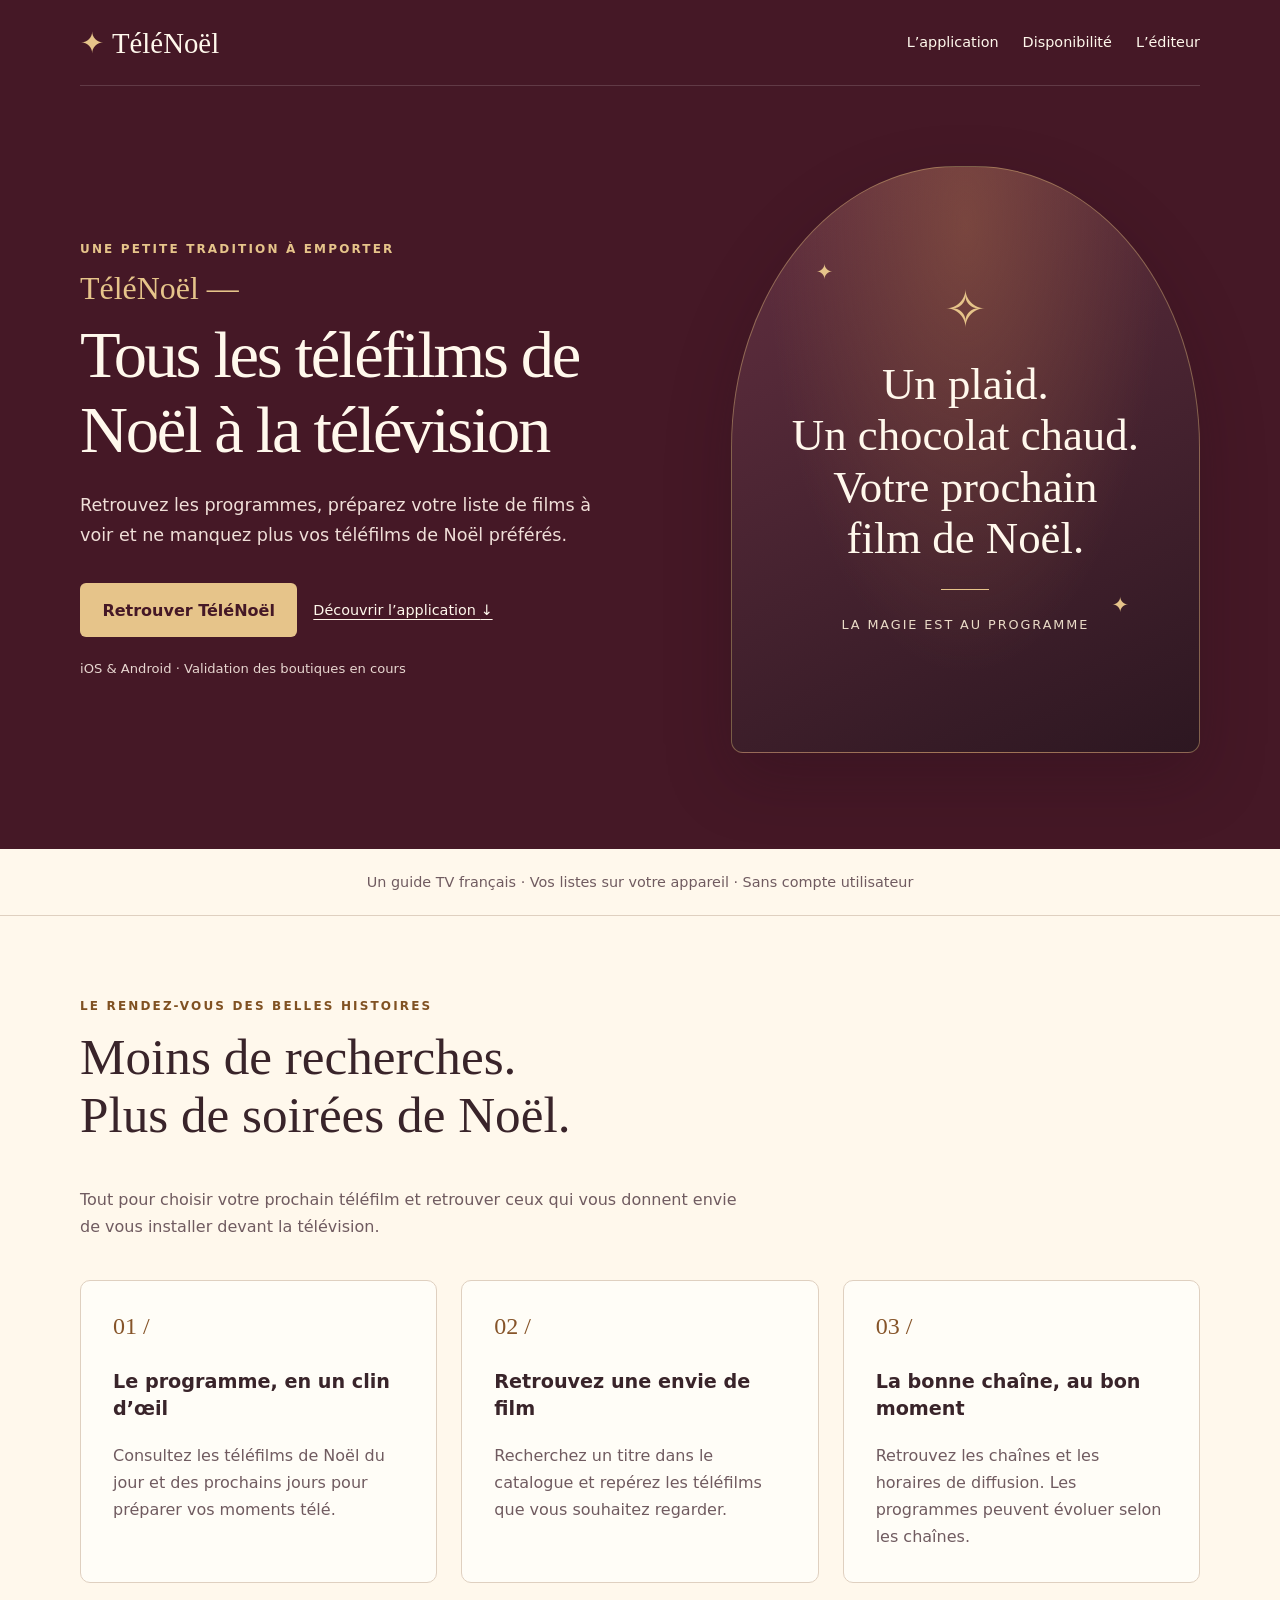
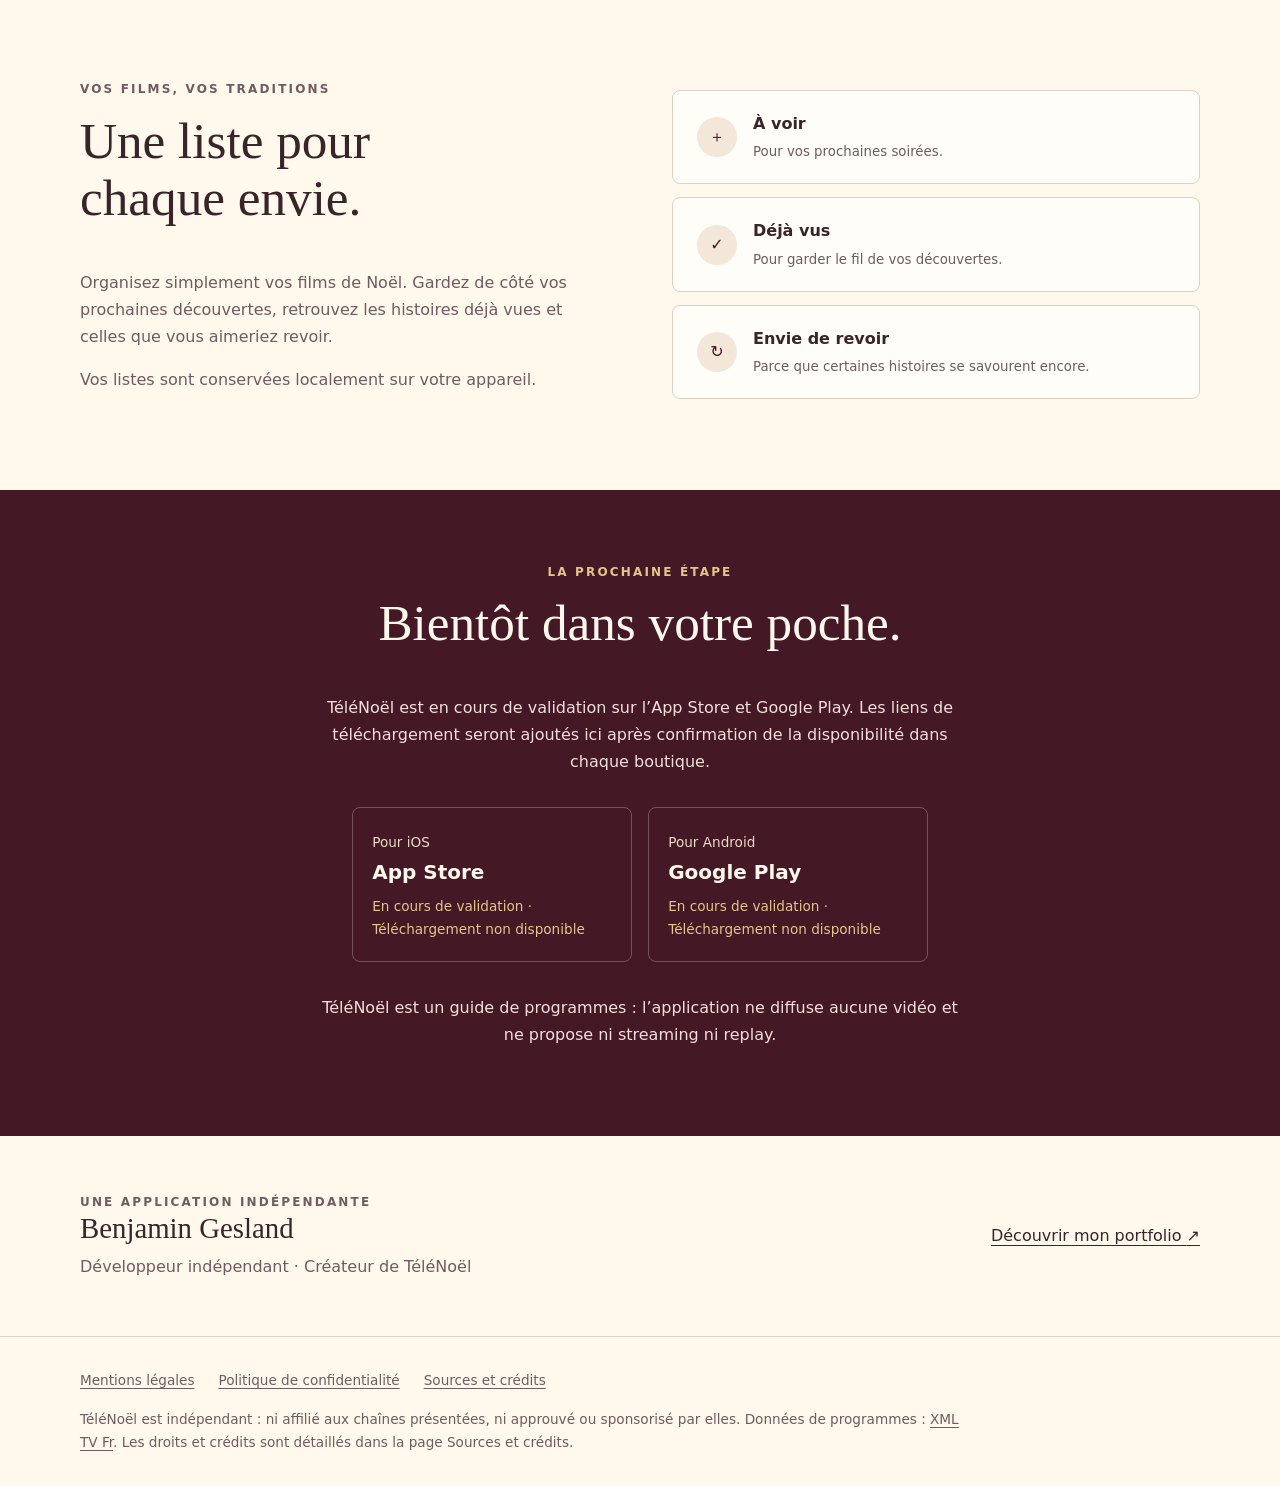
==== telenoel/index.html @ eccd05b5 "feat(telenoel): add official landing page and resolve directory 403" ====
<!doctype html>
<html lang="fr">
<head>
  <meta charset="utf-8">
  <meta name="viewport" content="width=device-width, initial-scale=1">
  <title>TéléNoël — Tous les téléfilms de Noël à la télévision</title>
  <meta name="description" content="Retrouvez les téléfilms de Noël à la télévision, leurs chaînes et horaires. Préparez vos listes À voir, Déjà vus et Envie de revoir avec TéléNoël.">
  <meta name="theme-color" content="#451826">
  <link rel="canonical" href="https://benjamingesland.dev/telenoel/">
  <link rel="icon" href="../favicon.svg" type="image/svg+xml">
  <meta property="og:type" content="website">
  <meta property="og:locale" content="fr_FR">
  <meta property="og:site_name" content="TéléNoël">
  <meta property="og:title" content="TéléNoël — Tous les téléfilms de Noël à la télévision">
  <meta property="og:description" content="Retrouvez les programmes, préparez votre liste de films à voir et ne manquez plus vos téléfilms de Noël préférés.">
  <meta property="og:url" content="https://benjamingesland.dev/telenoel/">
  <style>
    :root{color-scheme:light;--wine:#451826;--wine-light:#653043;--cream:#fff8ec;--gold:#e6c48a;--ink:#39242a;--muted:#705b60;--line:#dfd0c0}
    *{box-sizing:border-box}html{scroll-behavior:smooth;scroll-padding-top:2rem}body{margin:0;background:var(--cream);color:var(--ink);font:1rem/1.7 system-ui,-apple-system,BlinkMacSystemFont,"Segoe UI",sans-serif}a{color:inherit;text-underline-offset:.25em}a:hover{text-decoration-thickness:2px}a:focus-visible,button:focus-visible{outline:3px solid #b36b24;outline-offset:5px}p,h1,h2,h3,a,strong,small{overflow-wrap:anywhere}.hero>*,.features>*,.collections>*,.list-row>*,.publisher>*{min-width:0}h1,h2,h3,p{margin-top:0}h1,h2{font-family:Georgia,"Times New Roman",serif;font-weight:400;line-height:1.12}h2{font-size:clamp(2rem,4vw,3.3rem)}h3{font-size:1.2rem;line-height:1.4}.wrap{width:min(1120px,calc(100% - 3rem));margin-inline:auto}.skip{position:absolute;top:-10rem;left:1rem;padding:.8rem 1rem;background:var(--cream);color:var(--wine);z-index:10}.skip:focus{top:1rem}.masthead{background:var(--wine);color:var(--cream)}nav{display:flex;align-items:center;justify-content:space-between;gap:1.5rem;padding-block:1.6rem;border-bottom:1px solid #ffffff26}.brand{font:1.8rem Georgia,serif;text-decoration:none}.brand span{color:var(--gold);margin-right:.5rem}.nav-links{display:flex;gap:1.5rem;flex-wrap:wrap;font-size:.9rem}.nav-links a{text-decoration:none}.eyebrow{text-transform:uppercase;letter-spacing:.18em;font-size:.75rem;font-weight:700}.hero{display:grid;grid-template-columns:1.25fr 1fr;gap:4rem;align-items:center;padding-block:5rem 6rem}.hero .eyebrow{color:var(--gold)}h1{font-size:clamp(2.5rem,5.2vw,4.6rem);letter-spacing:-.035em;margin-bottom:1.5rem}h1 span{display:block;font-size:.48em;letter-spacing:0;color:var(--gold);margin-bottom:.7rem}.intro{max-width:34rem;color:#f0dfd8;font-size:1.1rem}.actions{display:flex;gap:1rem;flex-wrap:wrap;align-items:center;margin-top:2rem}.button{display:inline-block;padding:.85rem 1.4rem;border-radius:6px;background:var(--gold);color:var(--wine);font-weight:650;text-decoration:none}.text-link{font-size:.9rem}.hero-note{font-size:.82rem;color:#e7d6d0;margin:1.3rem 0 0}.winter{position:relative;aspect-ratio:4/5;border-radius:48% 48% 12px 12px;border:1px solid #d9b77870;background:radial-gradient(ellipse at 50% 10%,#99604380,transparent 60%),linear-gradient(155deg,#643041,#2d1721);display:flex;align-items:center;justify-content:center;text-align:center;overflow:hidden;padding:3rem 1.6rem;box-shadow:0 25px 65px #200a1840}.winter:before,.winter:after{content:"✦";position:absolute;color:var(--gold);font-size:1.3rem;animation:glow 4s ease-out both}.winter:before{top:15%;left:18%}.winter:after{right:15%;bottom:22%;animation-delay:-2s}.winter-inner{width:100%;position:relative}.winter-star{font-size:3.2rem;color:var(--gold);line-height:1}.winter-title{font:clamp(2rem,3.5vw,3rem)/1.15 Georgia,serif;margin:1.5rem 0}.winter-rule{width:3rem;border-top:1px solid var(--gold);margin:1.5rem auto}.winter-caption{font-size:.8rem;letter-spacing:.15em;text-transform:uppercase;color:#eadbc7}.ribbon{padding:1.3rem 0;border-bottom:1px solid var(--line);text-align:center;color:var(--muted);font-size:.9rem}.section{padding-block:5rem}.section-heading{max-width:42rem;margin-bottom:2.5rem}.section-heading .eyebrow{color:#805122}.section-heading p:last-child{color:var(--muted)}.features{display:grid;grid-template-columns:repeat(3,1fr);gap:1.5rem}.feature{padding:2rem;border:1px solid var(--line);border-radius:10px;background:#fffdf7}.number{display:block;color:#865429;font:1.5rem Georgia,serif;margin-bottom:1.8rem}.feature p{color:var(--muted);margin-bottom:0}.collections{display:grid;grid-template-columns:1fr 1fr;gap:4rem;align-items:center;padding-top:1rem}.collections p{color:var(--muted)}.list-stack{display:grid;gap:.8rem}.list-row{display:flex;align-items:center;gap:1rem;padding:1.2rem 1.5rem;border:1px solid var(--line);border-radius:8px;background:#fffdf7}.list-row span{display:grid;place-items:center;width:2.5rem;height:2.5rem;flex-shrink:0;border-radius:50%;color:var(--wine);background:#f3e7da}.list-row strong{display:block}.list-row small{color:var(--muted)}.availability{background:var(--wine);color:var(--cream);text-align:center;padding-block:4.5rem}.availability .eyebrow{color:var(--gold)}.availability>div>p{max-width:40rem;margin-inline:auto;color:#f0dfd8}.stores{display:grid;grid-template-columns:repeat(2,minmax(0,1fr));gap:1rem;max-width:36rem;margin:2rem auto}.store{padding:1.2rem;border:1px solid #ffffff40;border-radius:8px;text-align:left}.store strong{display:block;font-size:1.25rem}.store span{font-size:.85rem;color:#eadbc7}.store p{margin:.4rem 0 0;font-size:.85rem;color:var(--gold)}.publisher{display:flex;align-items:center;justify-content:space-between;gap:2rem;padding-block:3.5rem}.publisher h2{font-size:1.8rem;margin-bottom:.5rem}.publisher p{margin:0;color:var(--muted)}.publisher a{flex-shrink:0}footer{border-top:1px solid var(--line);padding-block:2rem;color:var(--muted);font-size:.85rem}.footer-links{display:flex;gap:1rem 1.5rem;flex-wrap:wrap;margin-bottom:1rem}footer p{max-width:55rem;margin-bottom:0}@keyframes glow{from{opacity:.4}to{opacity:1}}@media(prefers-reduced-motion:reduce){html{scroll-behavior:auto}*,*:before,*:after{animation:none!important}}@media(max-width:760px){.hero{grid-template-columns:1fr;gap:3rem;padding-block:3rem}.winter{width:min(100%,360px);margin-inline:auto;aspect-ratio:1/1}.features{grid-template-columns:1fr}.collections{grid-template-columns:1fr;gap:2rem}.section{padding-block:3rem}.publisher{align-items:flex-start;flex-direction:column}.nav-links{gap:.6rem 1rem}nav{align-items:flex-start;flex-wrap:wrap}.brand{font-size:1.5rem}.nav-links{justify-content:flex-start;font-size:.8rem}.stores{grid-template-columns:1fr}}@media print{.masthead,.availability{background:white;color:var(--ink)}.hero{display:block}.winter,.skip{display:none}.hero p,.hero .eyebrow,.availability>div>p,.store span,.store p{color:var(--ink)}.section{padding-block:1rem}}
  </style>
</head>
<body>
<a class="skip" href="#contenu">Aller au contenu</a>
<header class="masthead">
  <nav class="wrap" aria-label="Navigation principale">
    <a class="brand" href="./" aria-label="TéléNoël, accueil"><span aria-hidden="true">✦</span>TéléNoël</a>
    <div class="nav-links"><a href="#fonctionnalites">L’application</a><a href="#disponibilite">Disponibilité</a><a href="#editeur">L’éditeur</a></div>
  </nav>
</header>
<main id="contenu" tabindex="-1">
  <div class="masthead">
    <section class="hero wrap" aria-labelledby="titre">
      <div>
        <p class="eyebrow">Une petite tradition à emporter</p>
        <h1 id="titre"><span>TéléNoël —</span>Tous les téléfilms de Noël à la télévision</h1>
        <p class="intro">Retrouvez les programmes, préparez votre liste de films à voir et ne manquez plus vos téléfilms de Noël préférés.</p>
        <div class="actions"><a class="button" href="#disponibilite">Retrouver TéléNoël</a><a class="text-link" href="#fonctionnalites">Découvrir l’application <span aria-hidden="true">↓</span></a></div>
        <p class="hero-note">iOS &amp; Android · Validation des boutiques en cours</p>
      </div>
      <div class="winter" aria-hidden="true"><div class="winter-inner"><div class="winter-star">✧</div><div class="winter-title">Un plaid.<br>Un chocolat chaud.<br>Votre prochain<br>film de Noël.</div><div class="winter-rule"></div><div class="winter-caption">La magie est au programme</div></div></div>
    </section>
  </div>
  <div class="ribbon"><div class="wrap">Un guide TV français · Vos listes sur votre appareil · Sans compte utilisateur</div></div>
  <section class="section wrap" id="fonctionnalites" aria-labelledby="fonctionnalites-titre">
    <div class="section-heading"><p class="eyebrow">Le rendez-vous des belles histoires</p><h2 id="fonctionnalites-titre">Moins de recherches.<br>Plus de soirées de Noël.</h2><p>Tout pour choisir votre prochain téléfilm et retrouver ceux qui vous donnent envie de vous installer devant la télévision.</p></div>
    <div class="features">
      <article class="feature"><span class="number" aria-hidden="true">01 /</span><h3>Le programme, en un clin d’œil</h3><p>Consultez les téléfilms de Noël du jour et des prochains jours pour préparer vos moments télé.</p></article>
      <article class="feature"><span class="number" aria-hidden="true">02 /</span><h3>Retrouvez une envie de film</h3><p>Recherchez un titre dans le catalogue et repérez les téléfilms que vous souhaitez regarder.</p></article>
      <article class="feature"><span class="number" aria-hidden="true">03 /</span><h3>La bonne chaîne, au bon moment</h3><p>Retrouvez les chaînes et les horaires de diffusion. Les programmes peuvent évoluer selon les chaînes.</p></article>
    </div>
  </section>
  <section class="section wrap collections" aria-labelledby="listes-titre">
    <div><p class="eyebrow">Vos films, vos traditions</p><h2 id="listes-titre">Une liste pour<br>chaque envie.</h2><p>Organisez simplement vos films de Noël. Gardez de côté vos prochaines découvertes, retrouvez les histoires déjà vues et celles que vous aimeriez revoir.</p><p>Vos listes sont conservées localement sur votre appareil.</p></div>
    <div class="list-stack"><div class="list-row"><span aria-hidden="true">＋</span><div><strong>À voir</strong><small>Pour vos prochaines soirées.</small></div></div><div class="list-row"><span aria-hidden="true">✓</span><div><strong>Déjà vus</strong><small>Pour garder le fil de vos découvertes.</small></div></div><div class="list-row"><span aria-hidden="true">↻</span><div><strong>Envie de revoir</strong><small>Parce que certaines histoires se savourent encore.</small></div></div></div>
  </section>
  <section class="availability" id="disponibilite" aria-labelledby="disponibilite-titre"><div class="wrap">
    <p class="eyebrow">La prochaine étape</p><h2 id="disponibilite-titre">Bientôt dans votre poche.</h2>
    <p>TéléNoël est en cours de validation sur l’App Store et Google Play. Les liens de téléchargement seront ajoutés ici après confirmation de la disponibilité dans chaque boutique.</p>
    <!-- Disponibilité : remplacer chaque emplacement par un lien uniquement après vérification de l’URL officielle et de la publication dans la boutique concernée. -->
    <div class="stores"><div class="store" id="app-store"><span>Pour iOS</span><strong>App Store</strong><p>En cours de validation · Téléchargement non disponible</p></div><div class="store" id="google-play"><span>Pour Android</span><strong>Google Play</strong><p>En cours de validation · Téléchargement non disponible</p></div></div>
    <p>TéléNoël est un guide de programmes : l’application ne diffuse aucune vidéo et ne propose ni streaming ni replay.</p>
  </div></section>
  <section class="publisher wrap" id="editeur" aria-labelledby="editeur-titre"><div><p class="eyebrow">Une application indépendante</p><h2 id="editeur-titre">Benjamin Gesland</h2><p>Développeur indépendant · Créateur de TéléNoël</p></div><a href="../index.html">Découvrir mon portfolio <span aria-hidden="true">↗</span></a></section>
</main>
<footer><div class="wrap"><div class="footer-links" role="navigation" aria-label="Informations légales"><a href="mentions-legales/index.html">Mentions légales</a><a href="confidentialite/index.html">Politique de confidentialité</a><a href="sources/index.html">Sources et crédits</a></div><p>TéléNoël est indépendant : ni affilié aux chaînes présentées, ni approuvé ou sponsorisé par elles. Données de programmes : <a href="https://xmltvfr.fr/">XML TV Fr</a>. Les droits et crédits sont détaillés dans la page Sources et crédits.</p></div></footer>
</body>
</html>
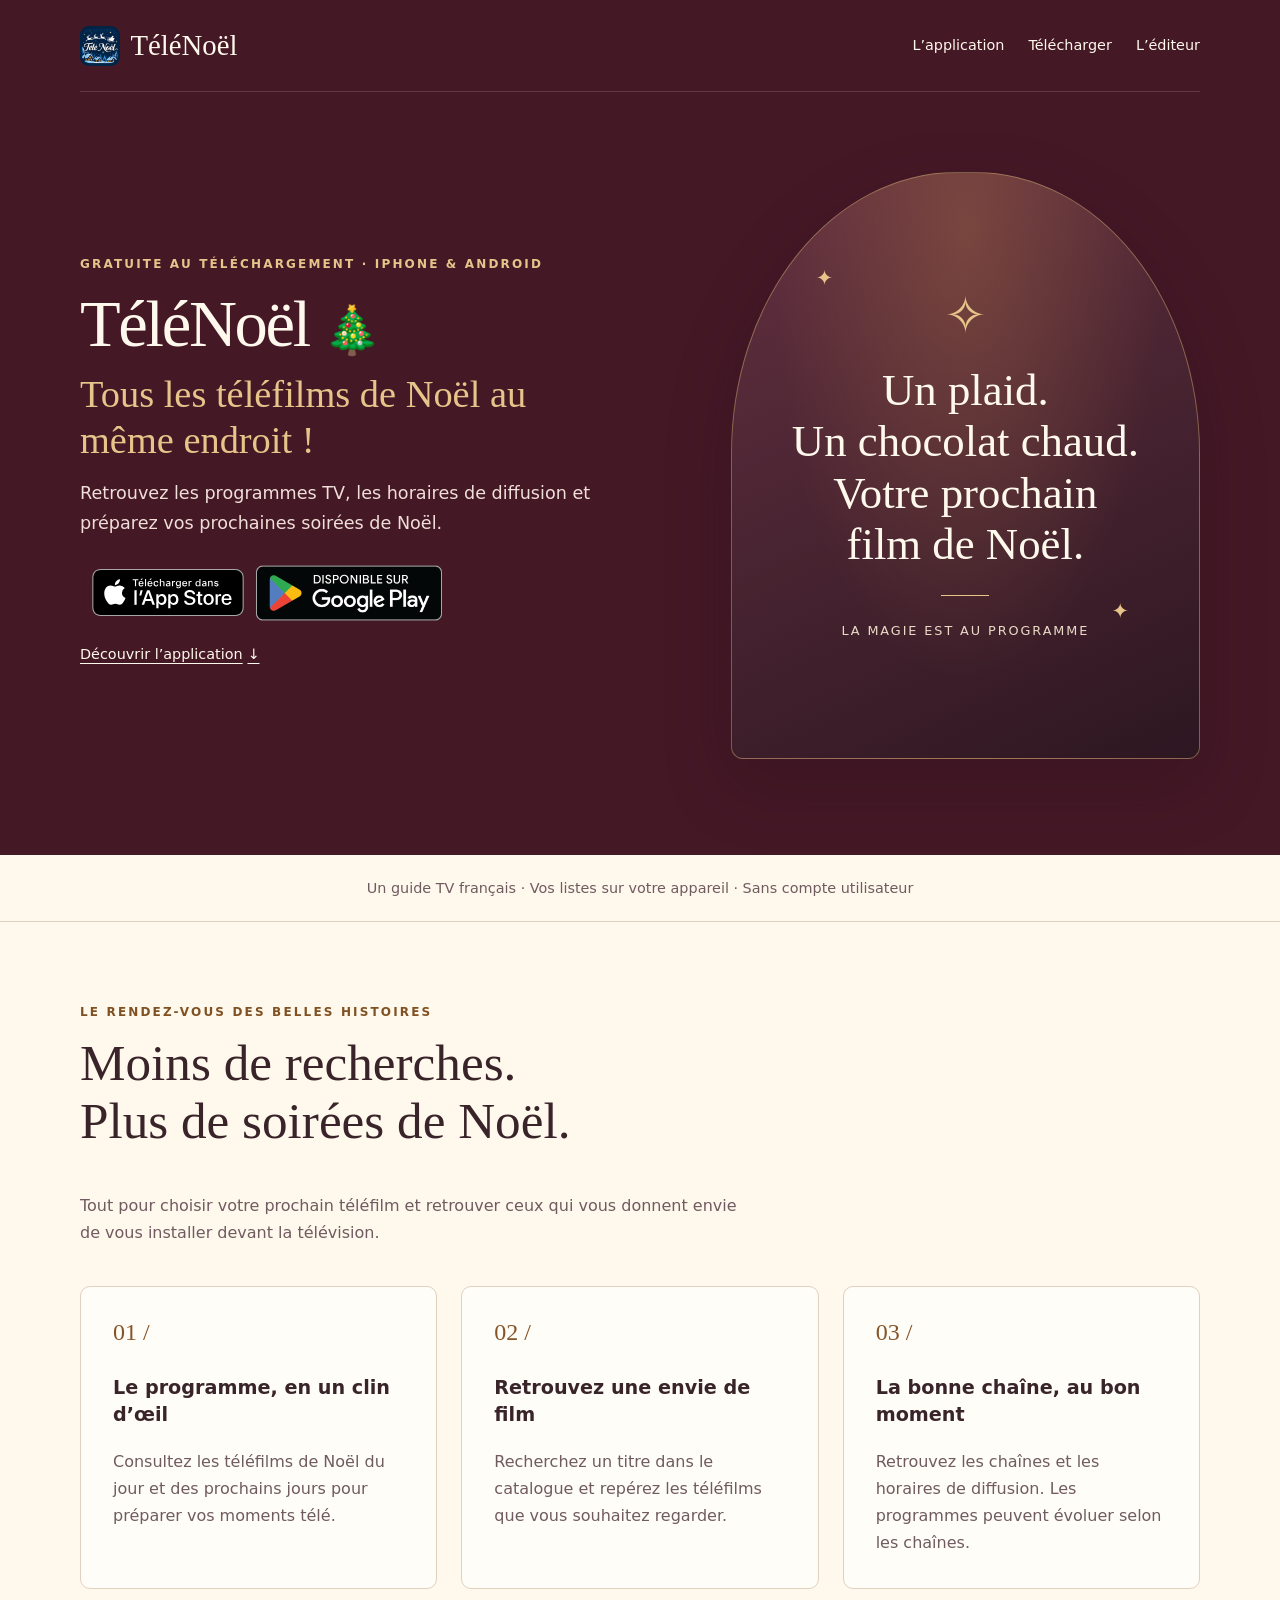
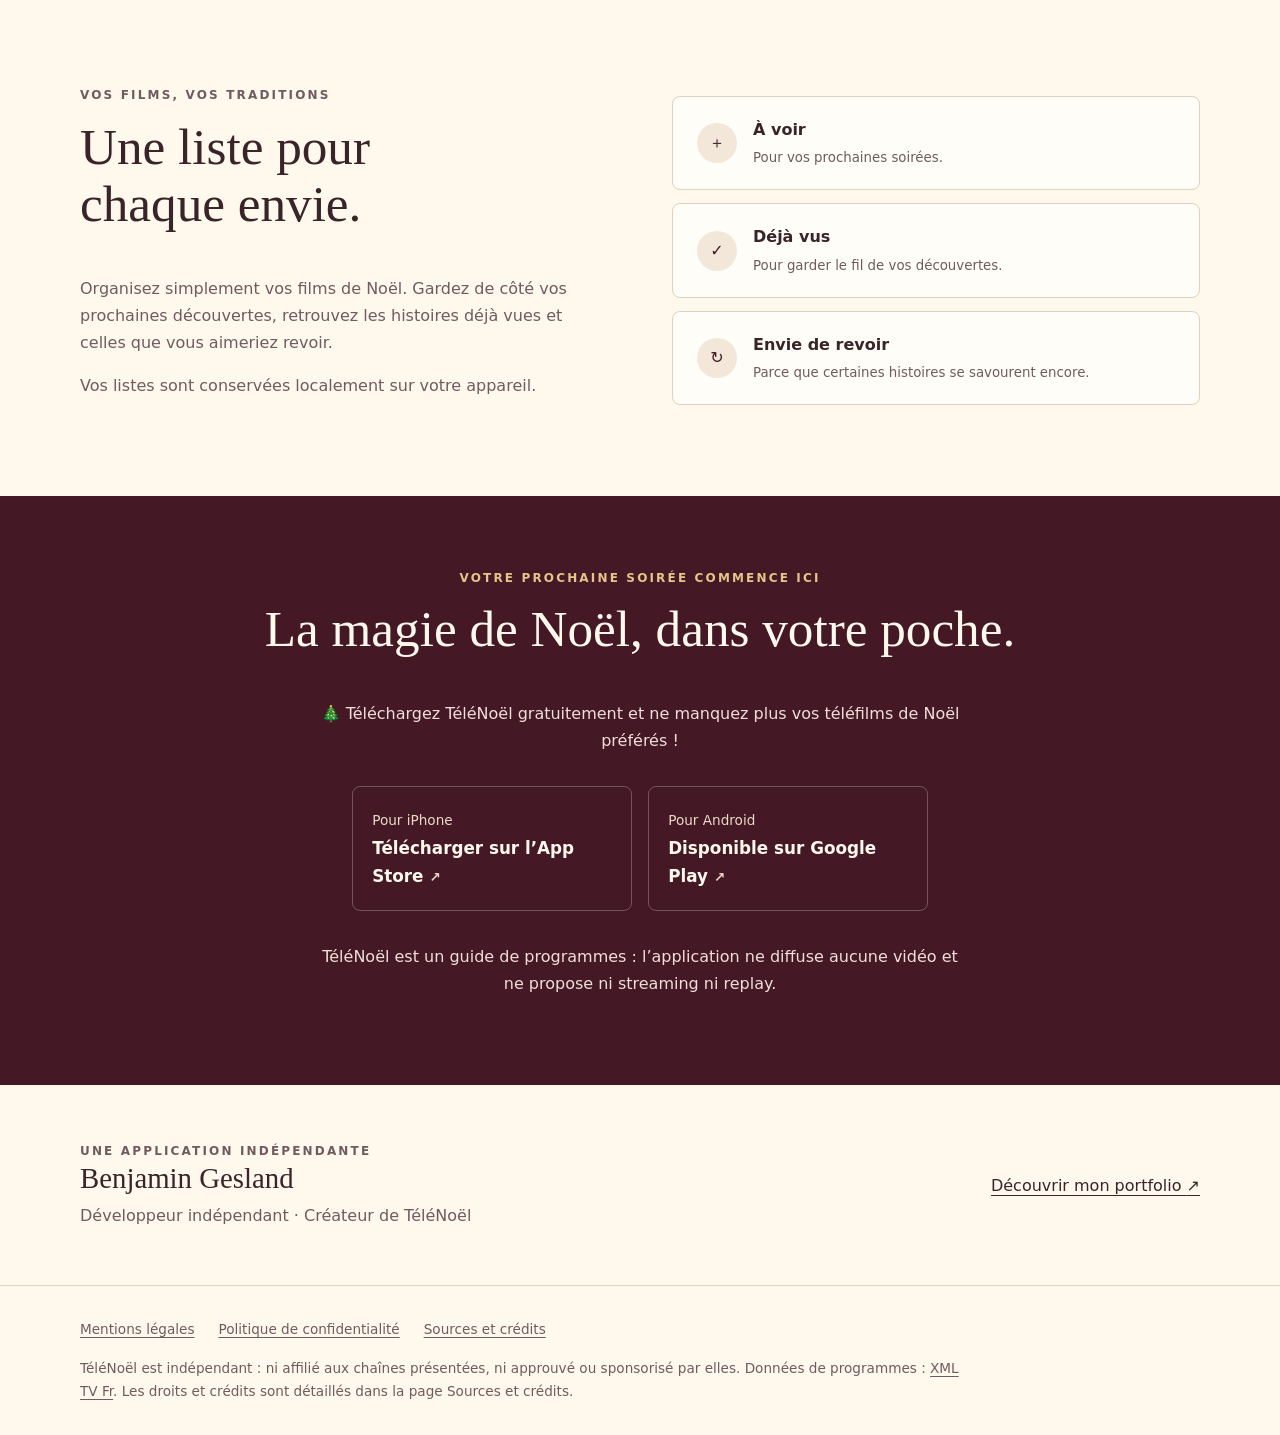
==== commit fd1d1687: "ajout liens app store et play store" ====
--- a/telenoel/index.html
+++ b/telenoel/index.html
@@ -3,39 +3,94 @@
 <head>
   <meta charset="utf-8">
   <meta name="viewport" content="width=device-width, initial-scale=1">
-  <title>TéléNoël — Tous les téléfilms de Noël à la télévision</title>
-  <meta name="description" content="Retrouvez les téléfilms de Noël à la télévision, leurs chaînes et horaires. Préparez vos listes À voir, Déjà vus et Envie de revoir avec TéléNoël.">
+  <title>TéléNoël — Téléfilms de Noël · Application iPhone et Android</title>
+  <meta name="description" content="TéléNoël : retrouvez les programmes TV des téléfilms de Noël, les chaînes et horaires de diffusion. Application gratuite sur iPhone et Android.">
   <meta name="theme-color" content="#451826">
   <link rel="canonical" href="https://benjamingesland.dev/telenoel/">
   <link rel="icon" href="../favicon.svg" type="image/svg+xml">
   <meta property="og:type" content="website">
   <meta property="og:locale" content="fr_FR">
   <meta property="og:site_name" content="TéléNoël">
-  <meta property="og:title" content="TéléNoël — Tous les téléfilms de Noël à la télévision">
-  <meta property="og:description" content="Retrouvez les programmes, préparez votre liste de films à voir et ne manquez plus vos téléfilms de Noël préférés.">
+  <meta property="og:title" content="TéléNoël — Téléfilms de Noël · Application iPhone et Android">
+  <meta property="og:description" content="TéléNoël : retrouvez les programmes TV des téléfilms de Noël, les chaînes et horaires de diffusion. Application gratuite sur iPhone et Android.">
   <meta property="og:url" content="https://benjamingesland.dev/telenoel/">
+  <meta property="og:image" content="https://benjamingesland.dev/images/app-icon.png">
+  <meta property="og:image:width" content="1024">
+  <meta property="og:image:height" content="1024">
+  <meta property="og:image:type" content="image/png">
+  <meta property="og:image:alt" content="Logo TéléNoël : le traîneau du Père Noël au-dessus d’un village enneigé">
+  <meta name="twitter:card" content="summary">
+  <meta name="twitter:title" content="TéléNoël — Téléfilms de Noël · Application iPhone et Android">
+  <meta name="twitter:description" content="TéléNoël : retrouvez les programmes TV des téléfilms de Noël, les chaînes et horaires de diffusion. Application gratuite sur iPhone et Android.">
+  <meta name="twitter:image" content="https://benjamingesland.dev/images/app-icon.png">
+  <meta name="twitter:image:alt" content="Logo officiel TéléNoël">
+  <script type="application/ld+json">
+{
+  "@context": "https://schema.org",
+  "@type": "SoftwareApplication",
+  "name": "TéléNoël",
+  "description": "TéléNoël : retrouvez les programmes TV des téléfilms de Noël, les chaînes et horaires de diffusion. Application gratuite sur iPhone et Android.",
+  "url": "https://benjamingesland.dev/telenoel/",
+  "image": "https://benjamingesland.dev/images/app-icon.png",
+  "operatingSystem": "iOS, Android",
+  "applicationCategory": "EntertainmentApplication",
+  "inLanguage": "fr",
+  "offers": {
+    "@type": "Offer",
+    "price": "0",
+    "priceCurrency": "EUR"
+  },
+  "installUrl": [
+    "https://apps.apple.com/fr/app/t%C3%A9l%C3%A9no%C3%ABl/id6822736427",
+    "https://play.google.com/store/apps/details?id=com.gesland.telenoel"
+  ]
+}
+  </script>
   <style>
     :root{color-scheme:light;--wine:#451826;--wine-light:#653043;--cream:#fff8ec;--gold:#e6c48a;--ink:#39242a;--muted:#705b60;--line:#dfd0c0}
     *{box-sizing:border-box}html{scroll-behavior:smooth;scroll-padding-top:2rem}body{margin:0;background:var(--cream);color:var(--ink);font:1rem/1.7 system-ui,-apple-system,BlinkMacSystemFont,"Segoe UI",sans-serif}a{color:inherit;text-underline-offset:.25em}a:hover{text-decoration-thickness:2px}a:focus-visible,button:focus-visible{outline:3px solid #b36b24;outline-offset:5px}p,h1,h2,h3,a,strong,small{overflow-wrap:anywhere}.hero>*,.features>*,.collections>*,.list-row>*,.publisher>*{min-width:0}h1,h2,h3,p{margin-top:0}h1,h2{font-family:Georgia,"Times New Roman",serif;font-weight:400;line-height:1.12}h2{font-size:clamp(2rem,4vw,3.3rem)}h3{font-size:1.2rem;line-height:1.4}.wrap{width:min(1120px,calc(100% - 3rem));margin-inline:auto}.skip{position:absolute;top:-10rem;left:1rem;padding:.8rem 1rem;background:var(--cream);color:var(--wine);z-index:10}.skip:focus{top:1rem}.masthead{background:var(--wine);color:var(--cream)}nav{display:flex;align-items:center;justify-content:space-between;gap:1.5rem;padding-block:1.6rem;border-bottom:1px solid #ffffff26}.brand{font:1.8rem Georgia,serif;text-decoration:none}.brand span{color:var(--gold);margin-right:.5rem}.nav-links{display:flex;gap:1.5rem;flex-wrap:wrap;font-size:.9rem}.nav-links a{text-decoration:none}.eyebrow{text-transform:uppercase;letter-spacing:.18em;font-size:.75rem;font-weight:700}.hero{display:grid;grid-template-columns:1.25fr 1fr;gap:4rem;align-items:center;padding-block:5rem 6rem}.hero .eyebrow{color:var(--gold)}h1{font-size:clamp(2.5rem,5.2vw,4.6rem);letter-spacing:-.035em;margin-bottom:1.5rem}h1 span{display:block;font-size:.48em;letter-spacing:0;color:var(--gold);margin-bottom:.7rem}.intro{max-width:34rem;color:#f0dfd8;font-size:1.1rem}.actions{display:flex;gap:1rem;flex-wrap:wrap;align-items:center;margin-top:2rem}.button{display:inline-block;padding:.85rem 1.4rem;border-radius:6px;background:var(--gold);color:var(--wine);font-weight:650;text-decoration:none}.text-link{font-size:.9rem}.hero-note{font-size:.82rem;color:#e7d6d0;margin:1.3rem 0 0}.winter{position:relative;aspect-ratio:4/5;border-radius:48% 48% 12px 12px;border:1px solid #d9b77870;background:radial-gradient(ellipse at 50% 10%,#99604380,transparent 60%),linear-gradient(155deg,#643041,#2d1721);display:flex;align-items:center;justify-content:center;text-align:center;overflow:hidden;padding:3rem 1.6rem;box-shadow:0 25px 65px #200a1840}.winter:before,.winter:after{content:"✦";position:absolute;color:var(--gold);font-size:1.3rem;animation:glow 4s ease-out both}.winter:before{top:15%;left:18%}.winter:after{right:15%;bottom:22%;animation-delay:-2s}.winter-inner{width:100%;position:relative}.winter-star{font-size:3.2rem;color:var(--gold);line-height:1}.winter-title{font:clamp(2rem,3.5vw,3rem)/1.15 Georgia,serif;margin:1.5rem 0}.winter-rule{width:3rem;border-top:1px solid var(--gold);margin:1.5rem auto}.winter-caption{font-size:.8rem;letter-spacing:.15em;text-transform:uppercase;color:#eadbc7}.ribbon{padding:1.3rem 0;border-bottom:1px solid var(--line);text-align:center;color:var(--muted);font-size:.9rem}.section{padding-block:5rem}.section-heading{max-width:42rem;margin-bottom:2.5rem}.section-heading .eyebrow{color:#805122}.section-heading p:last-child{color:var(--muted)}.features{display:grid;grid-template-columns:repeat(3,1fr);gap:1.5rem}.feature{padding:2rem;border:1px solid var(--line);border-radius:10px;background:#fffdf7}.number{display:block;color:#865429;font:1.5rem Georgia,serif;margin-bottom:1.8rem}.feature p{color:var(--muted);margin-bottom:0}.collections{display:grid;grid-template-columns:1fr 1fr;gap:4rem;align-items:center;padding-top:1rem}.collections p{color:var(--muted)}.list-stack{display:grid;gap:.8rem}.list-row{display:flex;align-items:center;gap:1rem;padding:1.2rem 1.5rem;border:1px solid var(--line);border-radius:8px;background:#fffdf7}.list-row span{display:grid;place-items:center;width:2.5rem;height:2.5rem;flex-shrink:0;border-radius:50%;color:var(--wine);background:#f3e7da}.list-row strong{display:block}.list-row small{color:var(--muted)}.availability{background:var(--wine);color:var(--cream);text-align:center;padding-block:4.5rem}.availability .eyebrow{color:var(--gold)}.availability>div>p{max-width:40rem;margin-inline:auto;color:#f0dfd8}.stores{display:grid;grid-template-columns:repeat(2,minmax(0,1fr));gap:1rem;max-width:36rem;margin:2rem auto}.store{padding:1.2rem;border:1px solid #ffffff40;border-radius:8px;text-align:left}.store strong{display:block;font-size:1.25rem}.store span{font-size:.85rem;color:#eadbc7}.store p{margin:.4rem 0 0;font-size:.85rem;color:var(--gold)}.publisher{display:flex;align-items:center;justify-content:space-between;gap:2rem;padding-block:3.5rem}.publisher h2{font-size:1.8rem;margin-bottom:.5rem}.publisher p{margin:0;color:var(--muted)}.publisher a{flex-shrink:0}footer{border-top:1px solid var(--line);padding-block:2rem;color:var(--muted);font-size:.85rem}.footer-links{display:flex;gap:1rem 1.5rem;flex-wrap:wrap;margin-bottom:1rem}footer p{max-width:55rem;margin-bottom:0}@keyframes glow{from{opacity:.4}to{opacity:1}}@media(prefers-reduced-motion:reduce){html{scroll-behavior:auto}*,*:before,*:after{animation:none!important}}@media(max-width:760px){.hero{grid-template-columns:1fr;gap:3rem;padding-block:3rem}.winter{width:min(100%,360px);margin-inline:auto;aspect-ratio:1/1}.features{grid-template-columns:1fr}.collections{grid-template-columns:1fr;gap:2rem}.section{padding-block:3rem}.publisher{align-items:flex-start;flex-direction:column}.nav-links{gap:.6rem 1rem}nav{align-items:flex-start;flex-wrap:wrap}.brand{font-size:1.5rem}.nav-links{justify-content:flex-start;font-size:.8rem}.stores{grid-template-columns:1fr}}@media print{.masthead,.availability{background:white;color:var(--ink)}.hero{display:block}.winter,.skip{display:none}.hero p,.hero .eyebrow,.availability>div>p,.store span,.store p{color:var(--ink)}.section{padding-block:1rem}}
+
+    /* Official badge artwork is kept intact, with space around each store mark. */
+    .brand{display:inline-flex;align-items:center;gap:.65rem}.brand img{border-radius:9px}
+    .hero h1{margin-bottom:.6rem}.hero h1 .tree{display:inline;font-size:.7em}
+    .tagline{overflow-wrap:normal;font:clamp(1.7rem,3vw,2.4rem)/1.2 Georgia,serif;color:var(--gold);max-width:30rem;margin-bottom:1rem}
+    .download-badges{display:flex;flex-wrap:wrap;align-items:center;gap:0;margin-top:.5rem}
+    .badge-link{display:flex;align-items:center;justify-content:center;min-height:72px;border-radius:6px;flex-shrink:0}
+    .badge-link img{display:block;object-fit:contain;height:auto}
+    .badge-link.apple{padding:12px}.badge-link.apple img{width:151.81px;height:48px}
+    .badge-link.google img{width:186px}
+    .discover{display:inline-flex;align-items:center;gap:.3rem;min-height:44px;margin-top:.25rem}
+    .store{display:block;text-decoration:none}.store:hover{border-color:var(--gold);background:#ffffff0a}.store strong{font-size:1.05rem}
+    @media(max-width:760px){
+      .wrap{width:min(1120px,calc(100% - 2rem))}nav{padding-block:.75rem;gap:.5rem}.nav-links{width:100%}.nav-links a{display:inline-flex;align-items:center;min-height:44px}
+      .hero{padding-block:1.25rem 3rem;gap:2rem}.hero .eyebrow{font-size:.65rem;letter-spacing:.09em;margin-bottom:.75rem}
+      .winter{aspect-ratio:auto;min-height:390px;padding:2rem 1.6rem}.winter-title{font-size:1.8rem}.hero h1{font-size:2.65rem}.tagline{font-size:1.8rem}.intro{font-size:1rem;line-height:1.5;margin-bottom:.4rem}
+      .download-badges{margin-inline:-12px}.badge-link.apple{padding:10px}.badge-link.apple img{width:126.51px;height:40px}.badge-link.google img{width:158px}
+    }
   </style>
 </head>
 <body>
 <a class="skip" href="#contenu">Aller au contenu</a>
 <header class="masthead">
   <nav class="wrap" aria-label="Navigation principale">
-    <a class="brand" href="./" aria-label="TéléNoël, accueil"><span aria-hidden="true">✦</span>TéléNoël</a>
-    <div class="nav-links"><a href="#fonctionnalites">L’application</a><a href="#disponibilite">Disponibilité</a><a href="#editeur">L’éditeur</a></div>
+    <a class="brand" href="./" aria-label="TéléNoël, accueil"><img src="assets/telenoel-icon.png" width="40" height="40" alt="">TéléNoël</a>
+    <div class="nav-links"><a href="#fonctionnalites">L’application</a><a href="#disponibilite">Télécharger</a><a href="#editeur">L’éditeur</a></div>
   </nav>
 </header>
 <main id="contenu" tabindex="-1">
   <div class="masthead">
     <section class="hero wrap" aria-labelledby="titre">
       <div>
-        <p class="eyebrow">Une petite tradition à emporter</p>
-        <h1 id="titre"><span>TéléNoël —</span>Tous les téléfilms de Noël à la télévision</h1>
-        <p class="intro">Retrouvez les programmes, préparez votre liste de films à voir et ne manquez plus vos téléfilms de Noël préférés.</p>
-        <div class="actions"><a class="button" href="#disponibilite">Retrouver TéléNoël</a><a class="text-link" href="#fonctionnalites">Découvrir l’application <span aria-hidden="true">↓</span></a></div>
-        <p class="hero-note">iOS &amp; Android · Validation des boutiques en cours</p>
+        <p class="eyebrow">Gratuite au téléchargement · iPhone &amp; Android</p>
+        <h1 id="titre">TéléNoël <span class="tree" aria-hidden="true">🎄</span></h1>
+        <p class="tagline">Tous les téléfilms de Noël au même endroit&nbsp;!</p>
+        <p class="intro">Retrouvez les programmes TV, les horaires de diffusion et préparez vos prochaines soirées de Noël.</p>
+        <div class="download-badges" aria-label="Télécharger gratuitement TéléNoël">
+          <a class="badge-link apple" href="https://apps.apple.com/fr/app/t%C3%A9l%C3%A9no%C3%ABl/id6822736427" aria-label="Télécharger sur l’App Store pour iPhone"><img src="assets/app-store-fr.svg" width="127" height="40" alt="Télécharger sur l’App Store"></a>
+          <a class="badge-link google" href="https://play.google.com/store/apps/details?id=com.gesland.telenoel" aria-label="Disponible sur Google Play pour Android"><img src="assets/google-play-fr.png" width="646" height="250" alt="Disponible sur Google Play"></a>
+        </div>
+        <a class="text-link discover" href="#fonctionnalites">Découvrir l’application <span aria-hidden="true">↓</span></a>
+
       </div>
       <div class="winter" aria-hidden="true"><div class="winter-inner"><div class="winter-star">✧</div><div class="winter-title">Un plaid.<br>Un chocolat chaud.<br>Votre prochain<br>film de Noël.</div><div class="winter-rule"></div><div class="winter-caption">La magie est au programme</div></div></div>
     </section>
@@ -54,10 +109,9 @@
     <div class="list-stack"><div class="list-row"><span aria-hidden="true">＋</span><div><strong>À voir</strong><small>Pour vos prochaines soirées.</small></div></div><div class="list-row"><span aria-hidden="true">✓</span><div><strong>Déjà vus</strong><small>Pour garder le fil de vos découvertes.</small></div></div><div class="list-row"><span aria-hidden="true">↻</span><div><strong>Envie de revoir</strong><small>Parce que certaines histoires se savourent encore.</small></div></div></div>
   </section>
   <section class="availability" id="disponibilite" aria-labelledby="disponibilite-titre"><div class="wrap">
-    <p class="eyebrow">La prochaine étape</p><h2 id="disponibilite-titre">Bientôt dans votre poche.</h2>
-    <p>TéléNoël est en cours de validation sur l’App Store et Google Play. Les liens de téléchargement seront ajoutés ici après confirmation de la disponibilité dans chaque boutique.</p>
-    <!-- Disponibilité : remplacer chaque emplacement par un lien uniquement après vérification de l’URL officielle et de la publication dans la boutique concernée. -->
-    <div class="stores"><div class="store" id="app-store"><span>Pour iOS</span><strong>App Store</strong><p>En cours de validation · Téléchargement non disponible</p></div><div class="store" id="google-play"><span>Pour Android</span><strong>Google Play</strong><p>En cours de validation · Téléchargement non disponible</p></div></div>
+    <p class="eyebrow">Votre prochaine soirée commence ici</p><h2 id="disponibilite-titre">La magie de Noël, dans votre poche.</h2>
+    <p>🎄 Téléchargez TéléNoël gratuitement et ne manquez plus vos téléfilms de Noël préférés !</p>
+    <div class="stores"><a class="store" id="app-store" href="https://apps.apple.com/fr/app/t%C3%A9l%C3%A9no%C3%ABl/id6822736427"><span>Pour iPhone</span><strong>Télécharger sur l’App Store <span aria-hidden="true">↗</span></strong></a><a class="store" id="google-play" href="https://play.google.com/store/apps/details?id=com.gesland.telenoel"><span>Pour Android</span><strong>Disponible sur Google Play <span aria-hidden="true">↗</span></strong></a></div>
     <p>TéléNoël est un guide de programmes : l’application ne diffuse aucune vidéo et ne propose ni streaming ni replay.</p>
   </div></section>
   <section class="publisher wrap" id="editeur" aria-labelledby="editeur-titre"><div><p class="eyebrow">Une application indépendante</p><h2 id="editeur-titre">Benjamin Gesland</h2><p>Développeur indépendant · Créateur de TéléNoël</p></div><a href="../index.html">Découvrir mon portfolio <span aria-hidden="true">↗</span></a></section>
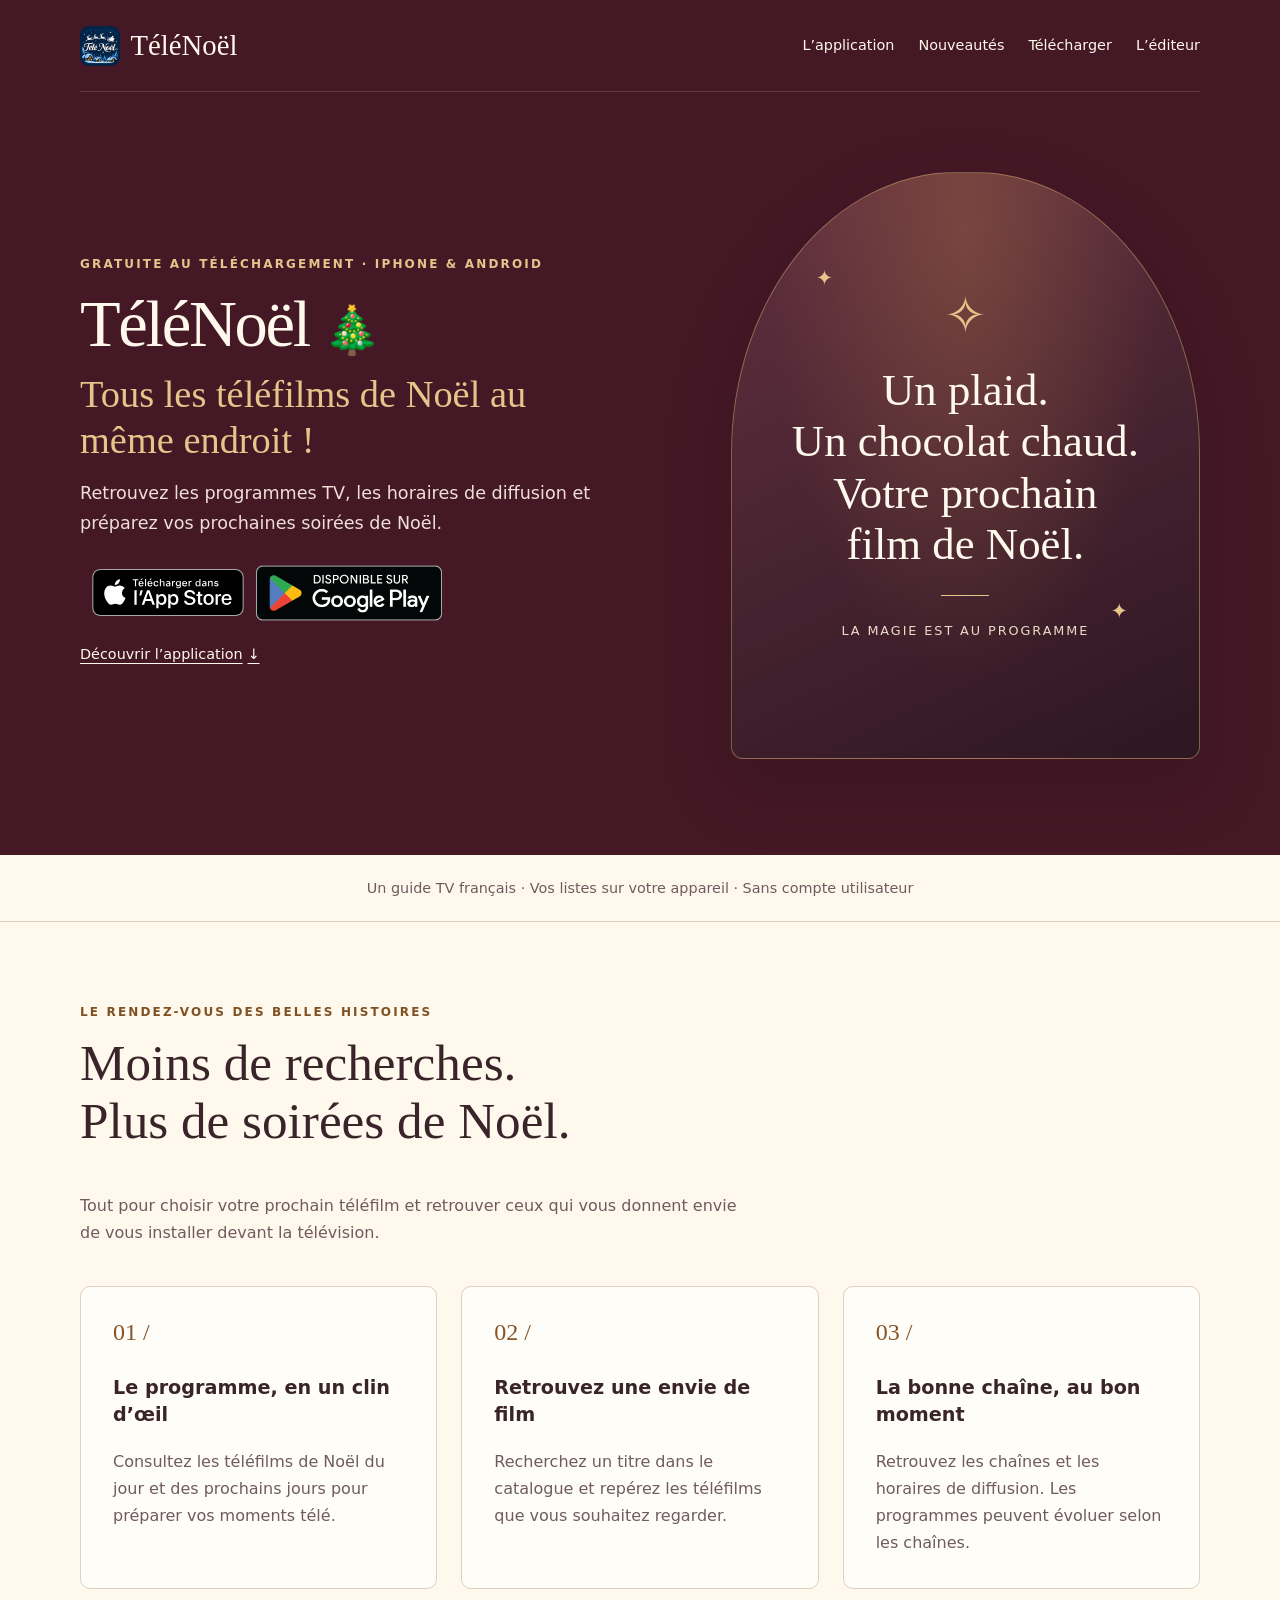
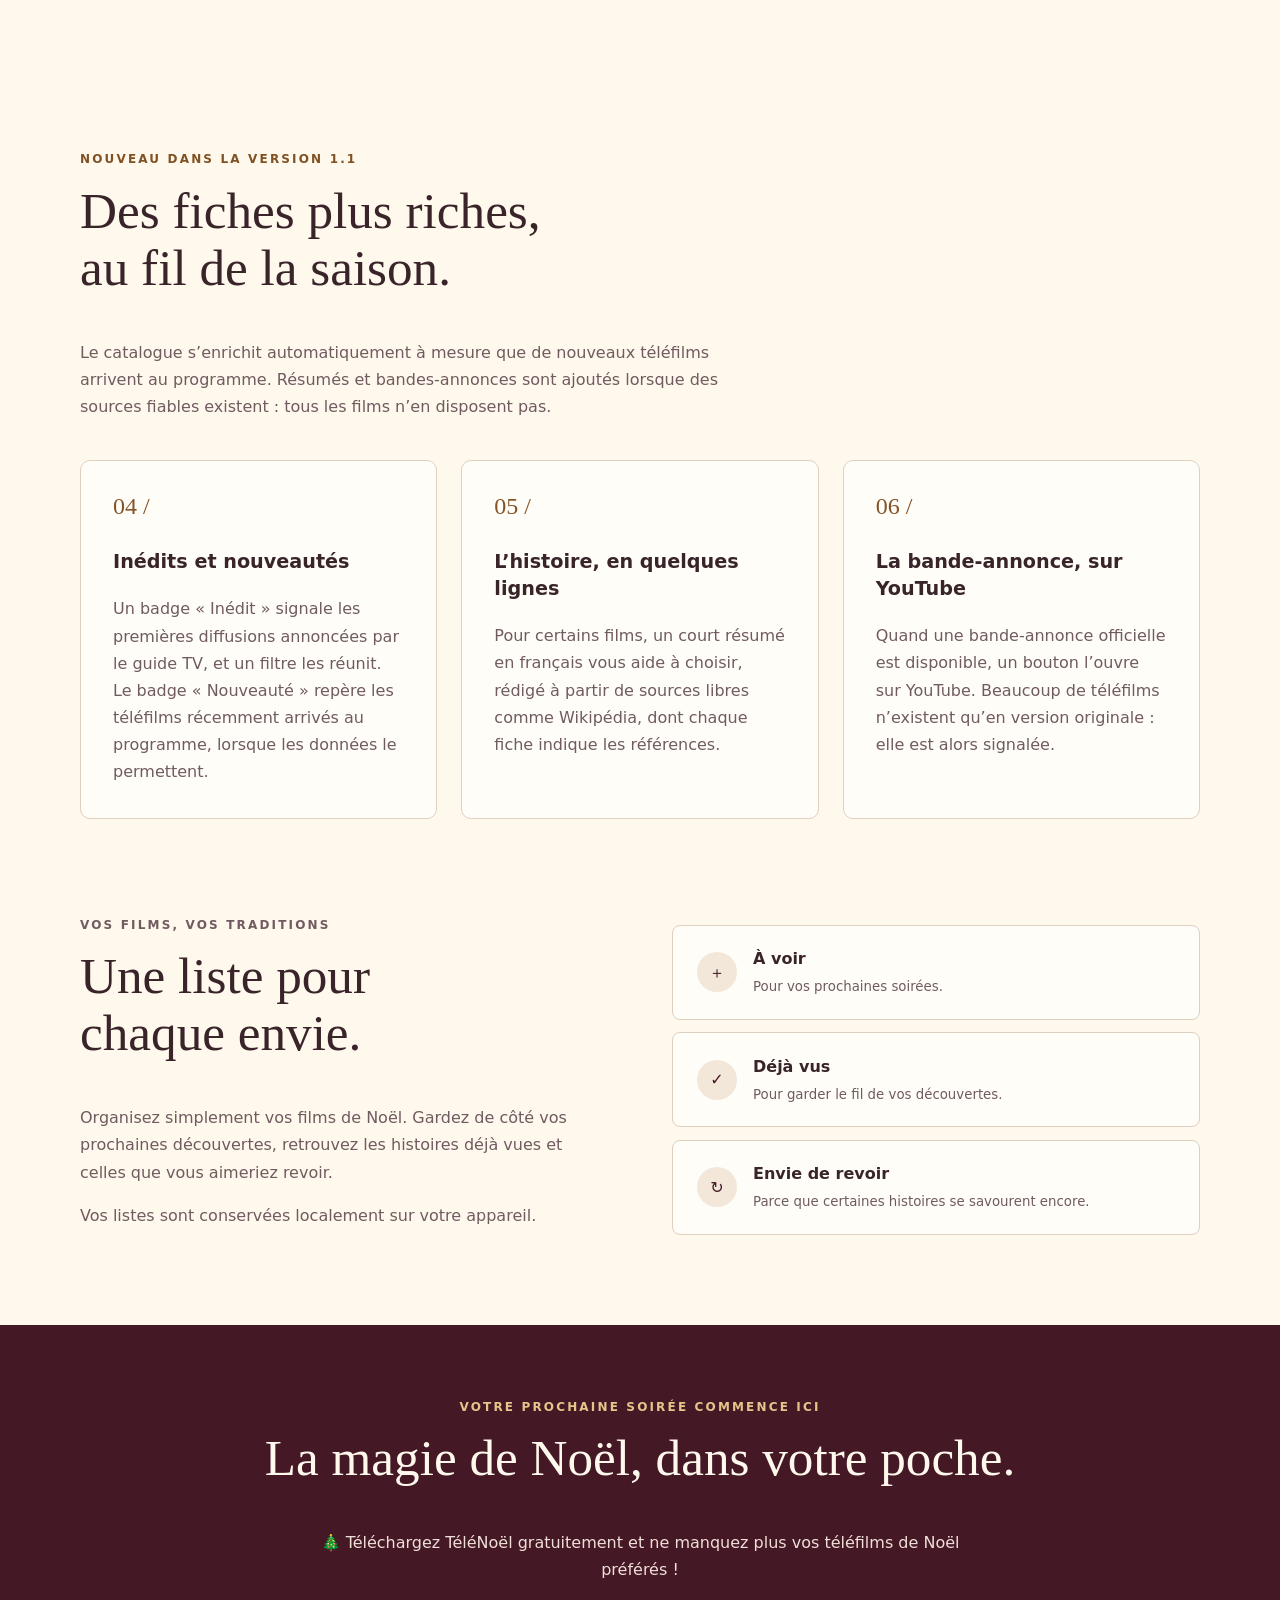
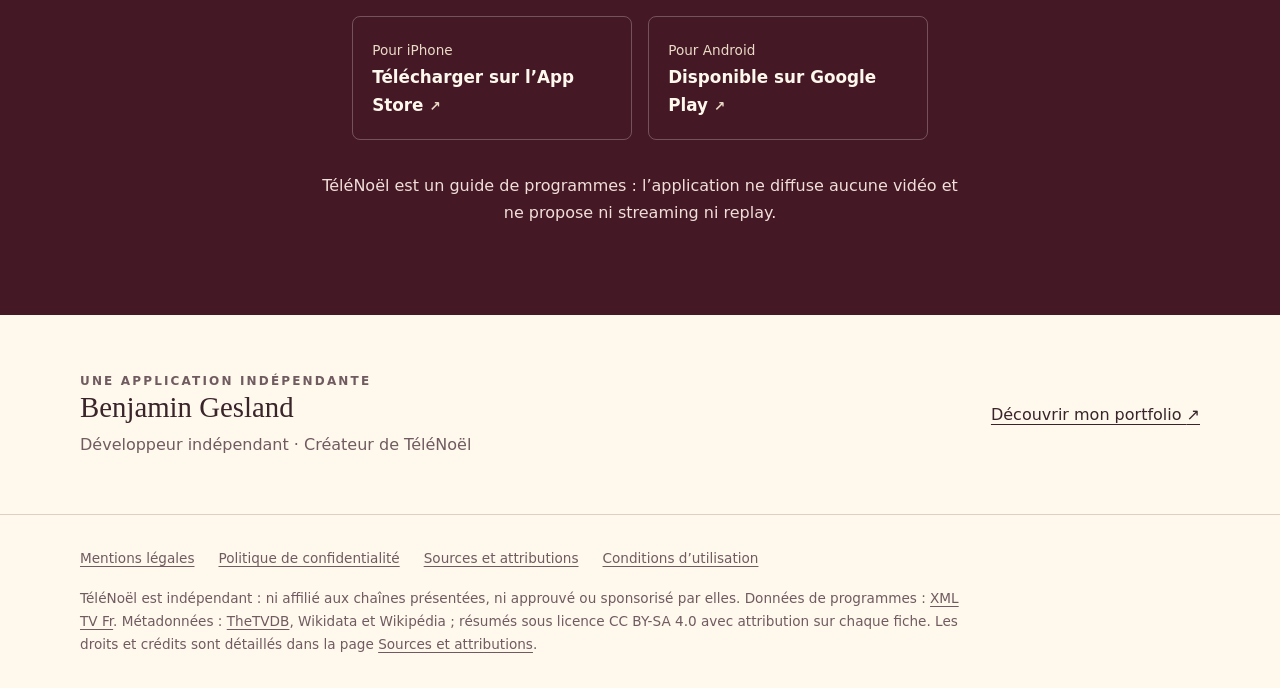
==== commit ee84e4c5: "TéléNoël V2 : confidentialité, sources, conditions d'utilisation ; documents internes retirés du sit" ====
--- a/telenoel/index.html
+++ b/telenoel/index.html
@@ -4,7 +4,7 @@
   <meta charset="utf-8">
   <meta name="viewport" content="width=device-width, initial-scale=1">
   <title>TéléNoël — Téléfilms de Noël · Application iPhone et Android</title>
-  <meta name="description" content="TéléNoël : retrouvez les programmes TV des téléfilms de Noël, les chaînes et horaires de diffusion. Application gratuite sur iPhone et Android.">
+  <meta name="description" content="TéléNoël : programmes TV des téléfilms de Noël, chaînes, horaires, inédits, résumés et bandes-annonces. Application gratuite sur iPhone et Android.">
   <meta name="theme-color" content="#451826">
   <link rel="canonical" href="https://benjamingesland.dev/telenoel/">
   <link rel="icon" href="../favicon.svg" type="image/svg+xml">
@@ -12,7 +12,7 @@
   <meta property="og:locale" content="fr_FR">
   <meta property="og:site_name" content="TéléNoël">
   <meta property="og:title" content="TéléNoël — Téléfilms de Noël · Application iPhone et Android">
-  <meta property="og:description" content="TéléNoël : retrouvez les programmes TV des téléfilms de Noël, les chaînes et horaires de diffusion. Application gratuite sur iPhone et Android.">
+  <meta property="og:description" content="TéléNoël : programmes TV des téléfilms de Noël, chaînes, horaires, inédits, résumés et bandes-annonces. Application gratuite sur iPhone et Android.">
   <meta property="og:url" content="https://benjamingesland.dev/telenoel/">
   <meta property="og:image" content="https://benjamingesland.dev/images/app-icon.png">
   <meta property="og:image:width" content="1024">
@@ -21,7 +21,7 @@
   <meta property="og:image:alt" content="Logo TéléNoël : le traîneau du Père Noël au-dessus d’un village enneigé">
   <meta name="twitter:card" content="summary">
   <meta name="twitter:title" content="TéléNoël — Téléfilms de Noël · Application iPhone et Android">
-  <meta name="twitter:description" content="TéléNoël : retrouvez les programmes TV des téléfilms de Noël, les chaînes et horaires de diffusion. Application gratuite sur iPhone et Android.">
+  <meta name="twitter:description" content="TéléNoël : programmes TV des téléfilms de Noël, chaînes, horaires, inédits, résumés et bandes-annonces. Application gratuite sur iPhone et Android.">
   <meta name="twitter:image" content="https://benjamingesland.dev/images/app-icon.png">
   <meta name="twitter:image:alt" content="Logo officiel TéléNoël">
   <script type="application/ld+json">
@@ -29,7 +29,7 @@
   "@context": "https://schema.org",
   "@type": "SoftwareApplication",
   "name": "TéléNoël",
-  "description": "TéléNoël : retrouvez les programmes TV des téléfilms de Noël, les chaînes et horaires de diffusion. Application gratuite sur iPhone et Android.",
+  "description": "TéléNoël : programmes TV des téléfilms de Noël, chaînes, horaires, inédits, résumés et bandes-annonces. Application gratuite sur iPhone et Android.",
   "url": "https://benjamingesland.dev/telenoel/",
   "image": "https://benjamingesland.dev/images/app-icon.png",
   "operatingSystem": "iOS, Android",
@@ -74,7 +74,7 @@
 <header class="masthead">
   <nav class="wrap" aria-label="Navigation principale">
     <a class="brand" href="./" aria-label="TéléNoël, accueil"><img src="assets/telenoel-icon.png" width="40" height="40" alt="">TéléNoël</a>
-    <div class="nav-links"><a href="#fonctionnalites">L’application</a><a href="#disponibilite">Télécharger</a><a href="#editeur">L’éditeur</a></div>
+    <div class="nav-links"><a href="#fonctionnalites">L’application</a><a href="#nouveautes">Nouveautés</a><a href="#disponibilite">Télécharger</a><a href="#editeur">L’éditeur</a></div>
   </nav>
 </header>
 <main id="contenu" tabindex="-1">
@@ -104,6 +104,14 @@
       <article class="feature"><span class="number" aria-hidden="true">03 /</span><h3>La bonne chaîne, au bon moment</h3><p>Retrouvez les chaînes et les horaires de diffusion. Les programmes peuvent évoluer selon les chaînes.</p></article>
     </div>
   </section>
+  <section class="section wrap" id="nouveautes" aria-labelledby="nouveautes-titre">
+    <div class="section-heading"><p class="eyebrow">Nouveau dans la version 1.1</p><h2 id="nouveautes-titre">Des fiches plus riches,<br>au fil de la saison.</h2><p>Le catalogue s’enrichit automatiquement à mesure que de nouveaux téléfilms arrivent au programme. Résumés et bandes-annonces sont ajoutés lorsque des sources fiables existent : tous les films n’en disposent pas.</p></div>
+    <div class="features">
+      <article class="feature"><span class="number" aria-hidden="true">04 /</span><h3>Inédits et nouveautés</h3><p>Un badge « Inédit » signale les premières diffusions annoncées par le guide TV, et un filtre les réunit. Le badge « Nouveauté » repère les téléfilms récemment arrivés au programme, lorsque les données le permettent.</p></article>
+      <article class="feature"><span class="number" aria-hidden="true">05 /</span><h3>L’histoire, en quelques lignes</h3><p>Pour certains films, un court résumé en français vous aide à choisir, rédigé à partir de sources libres comme Wikipédia, dont chaque fiche indique les références.</p></article>
+      <article class="feature"><span class="number" aria-hidden="true">06 /</span><h3>La bande-annonce, sur YouTube</h3><p>Quand une bande-annonce officielle est disponible, un bouton l’ouvre sur YouTube. Beaucoup de téléfilms n’existent qu’en version originale : elle est alors signalée.</p></article>
+    </div>
+  </section>
   <section class="section wrap collections" aria-labelledby="listes-titre">
     <div><p class="eyebrow">Vos films, vos traditions</p><h2 id="listes-titre">Une liste pour<br>chaque envie.</h2><p>Organisez simplement vos films de Noël. Gardez de côté vos prochaines découvertes, retrouvez les histoires déjà vues et celles que vous aimeriez revoir.</p><p>Vos listes sont conservées localement sur votre appareil.</p></div>
     <div class="list-stack"><div class="list-row"><span aria-hidden="true">＋</span><div><strong>À voir</strong><small>Pour vos prochaines soirées.</small></div></div><div class="list-row"><span aria-hidden="true">✓</span><div><strong>Déjà vus</strong><small>Pour garder le fil de vos découvertes.</small></div></div><div class="list-row"><span aria-hidden="true">↻</span><div><strong>Envie de revoir</strong><small>Parce que certaines histoires se savourent encore.</small></div></div></div>
@@ -116,6 +124,6 @@
   </div></section>
   <section class="publisher wrap" id="editeur" aria-labelledby="editeur-titre"><div><p class="eyebrow">Une application indépendante</p><h2 id="editeur-titre">Benjamin Gesland</h2><p>Développeur indépendant · Créateur de TéléNoël</p></div><a href="../index.html">Découvrir mon portfolio <span aria-hidden="true">↗</span></a></section>
 </main>
-<footer><div class="wrap"><div class="footer-links" role="navigation" aria-label="Informations légales"><a href="mentions-legales/index.html">Mentions légales</a><a href="confidentialite/index.html">Politique de confidentialité</a><a href="sources/index.html">Sources et crédits</a></div><p>TéléNoël est indépendant : ni affilié aux chaînes présentées, ni approuvé ou sponsorisé par elles. Données de programmes : <a href="https://xmltvfr.fr/">XML TV Fr</a>. Les droits et crédits sont détaillés dans la page Sources et crédits.</p></div></footer>
+<footer><div class="wrap"><div class="footer-links" role="navigation" aria-label="Informations légales"><a href="mentions-legales/index.html">Mentions légales</a><a href="confidentialite/index.html">Politique de confidentialité</a><a href="sources/index.html">Sources et attributions</a><a href="conditions/index.html">Conditions d’utilisation</a></div><p>TéléNoël est indépendant : ni affilié aux chaînes présentées, ni approuvé ou sponsorisé par elles. Données de programmes : <a href="https://xmltvfr.fr/">XML TV Fr</a>. Métadonnées : <a href="https://thetvdb.com">TheTVDB</a>, Wikidata et Wikipédia ; résumés sous licence CC BY-SA 4.0 avec attribution sur chaque fiche. Les droits et crédits sont détaillés dans la page <a href="sources/index.html">Sources et attributions</a>.</p></div></footer>
 </body>
 </html>
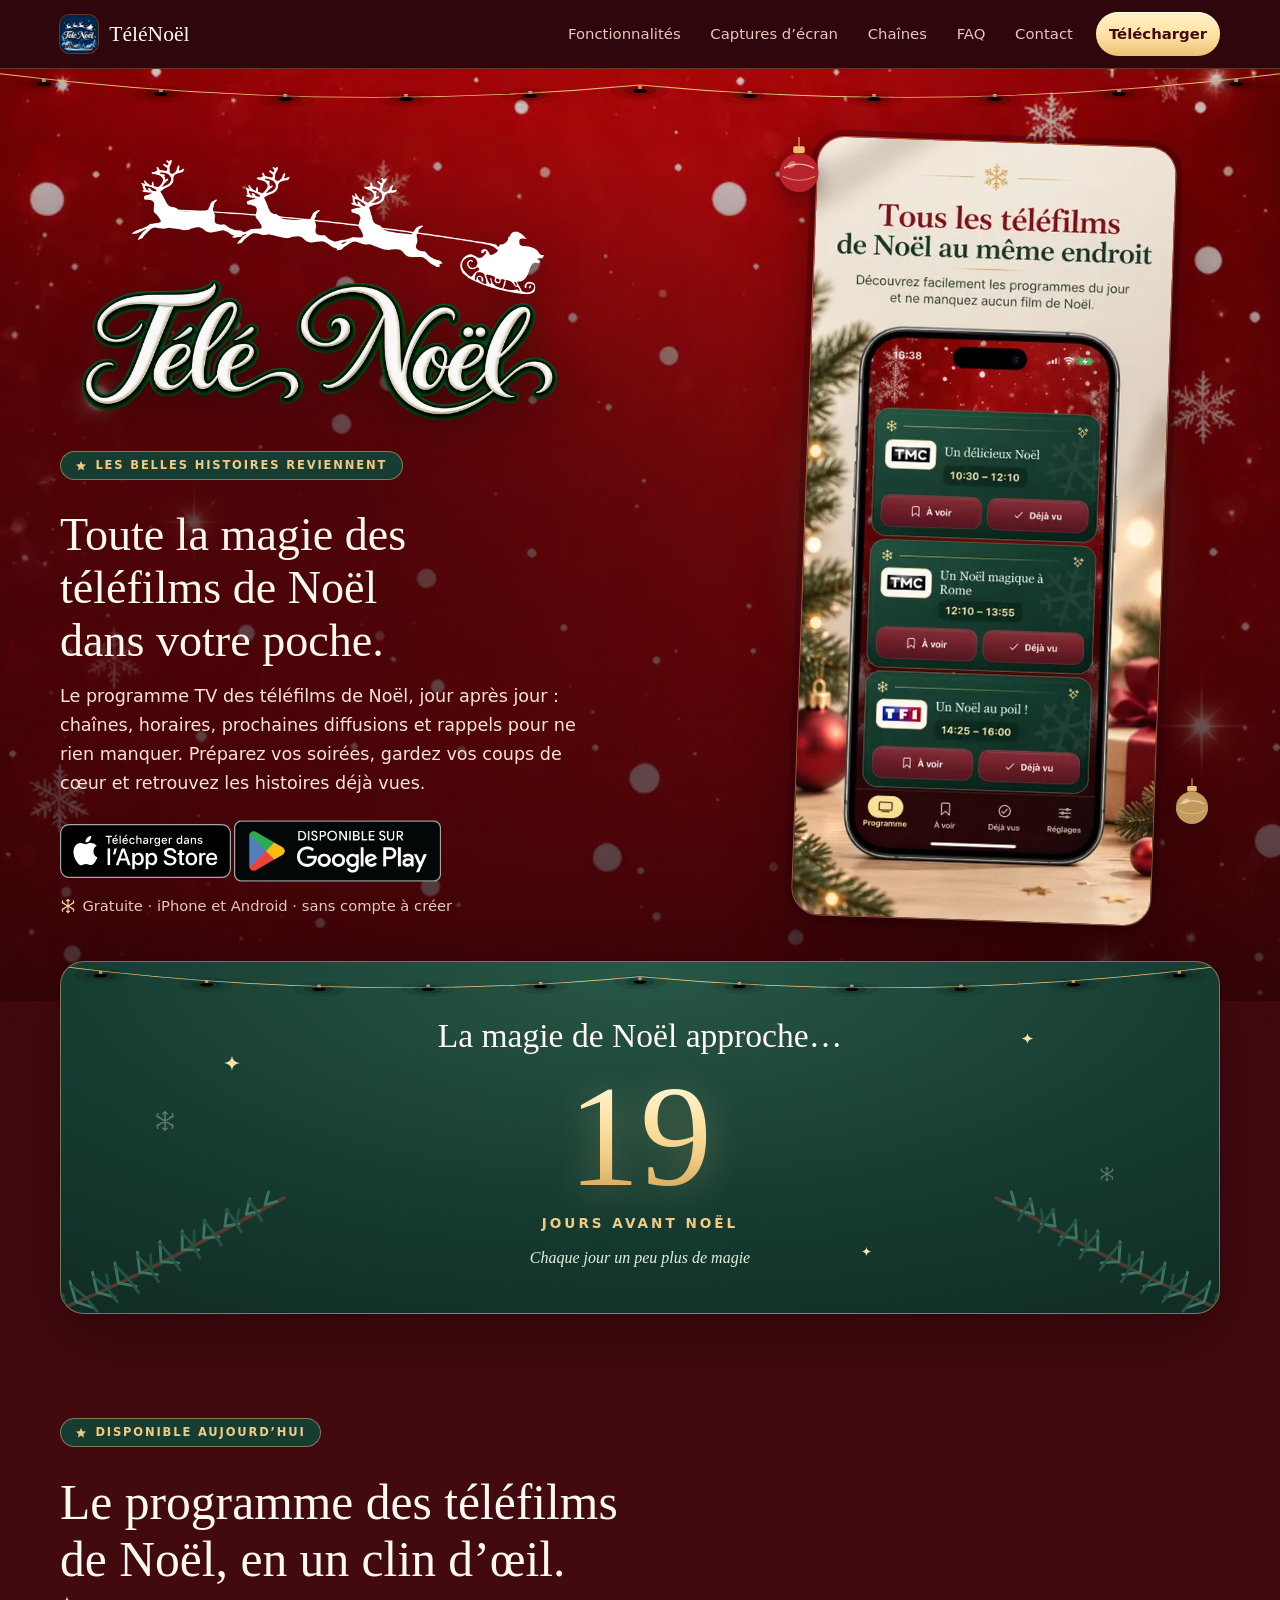
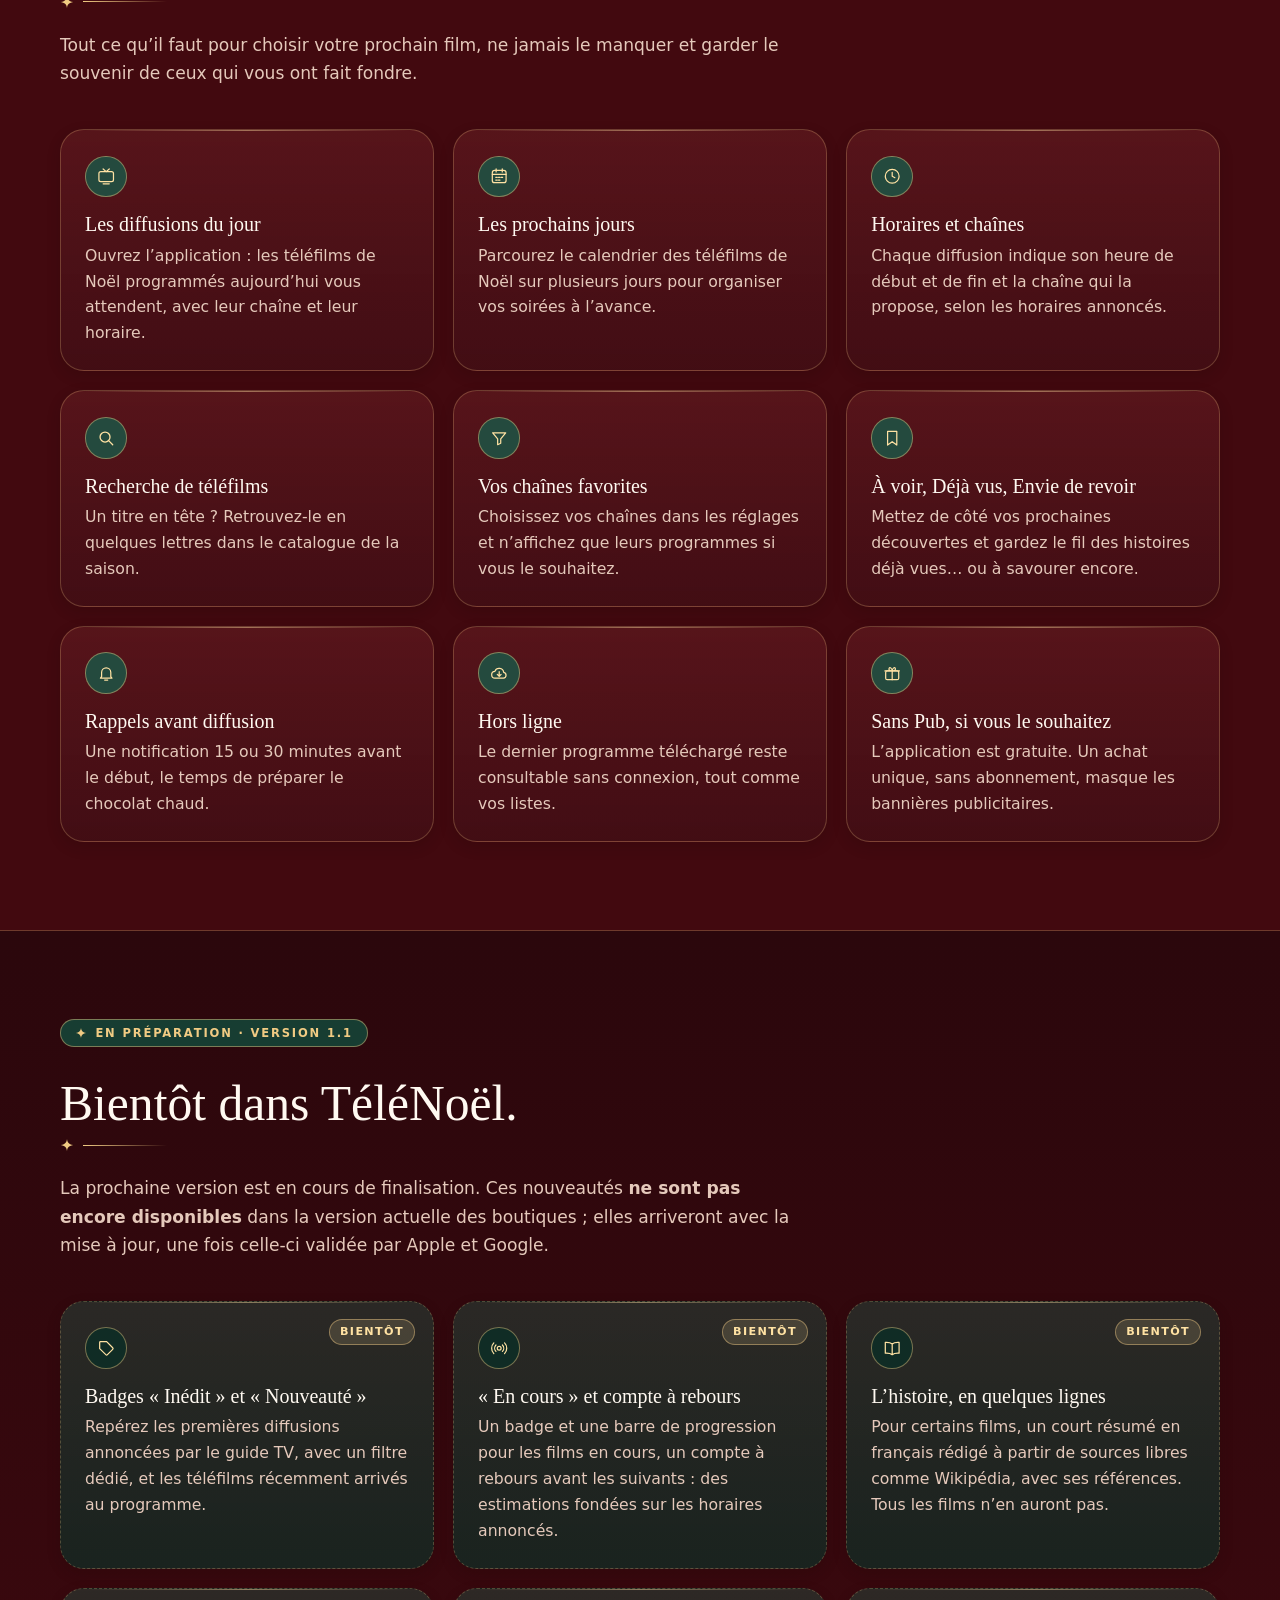
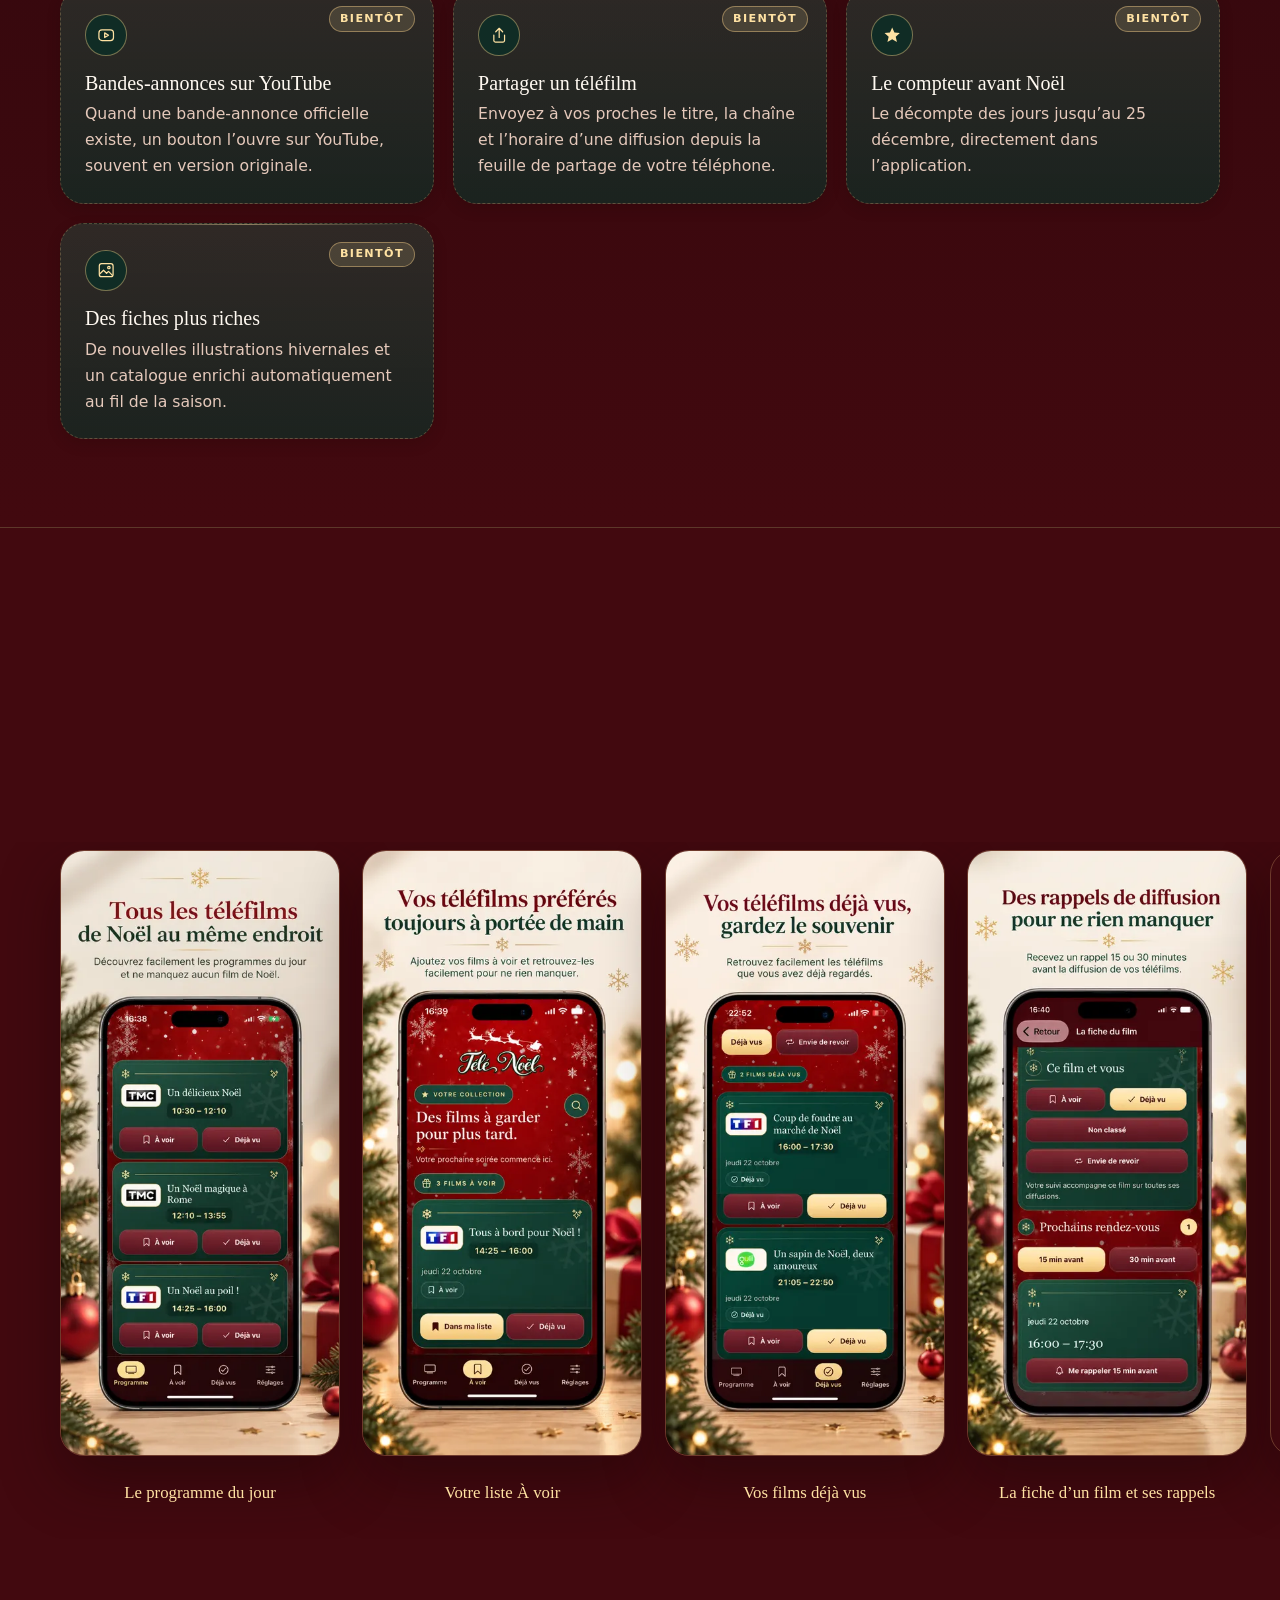
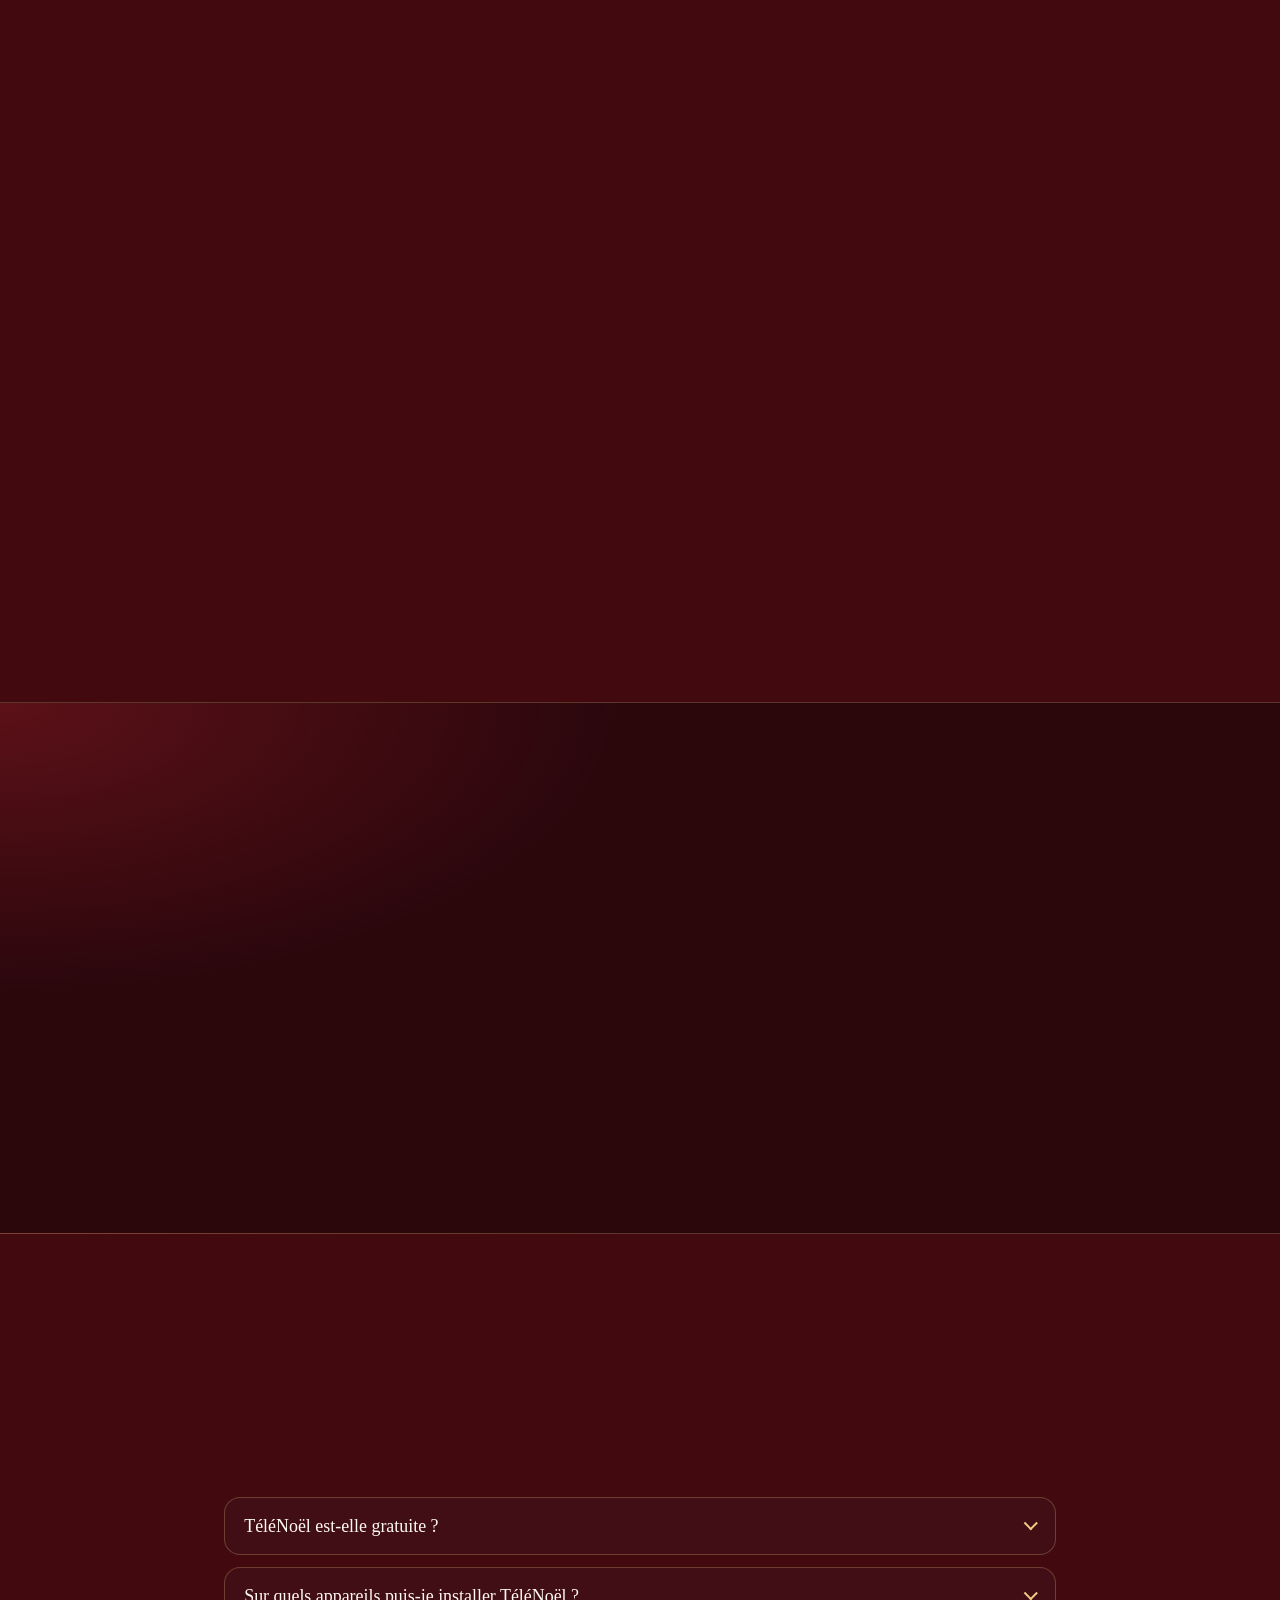
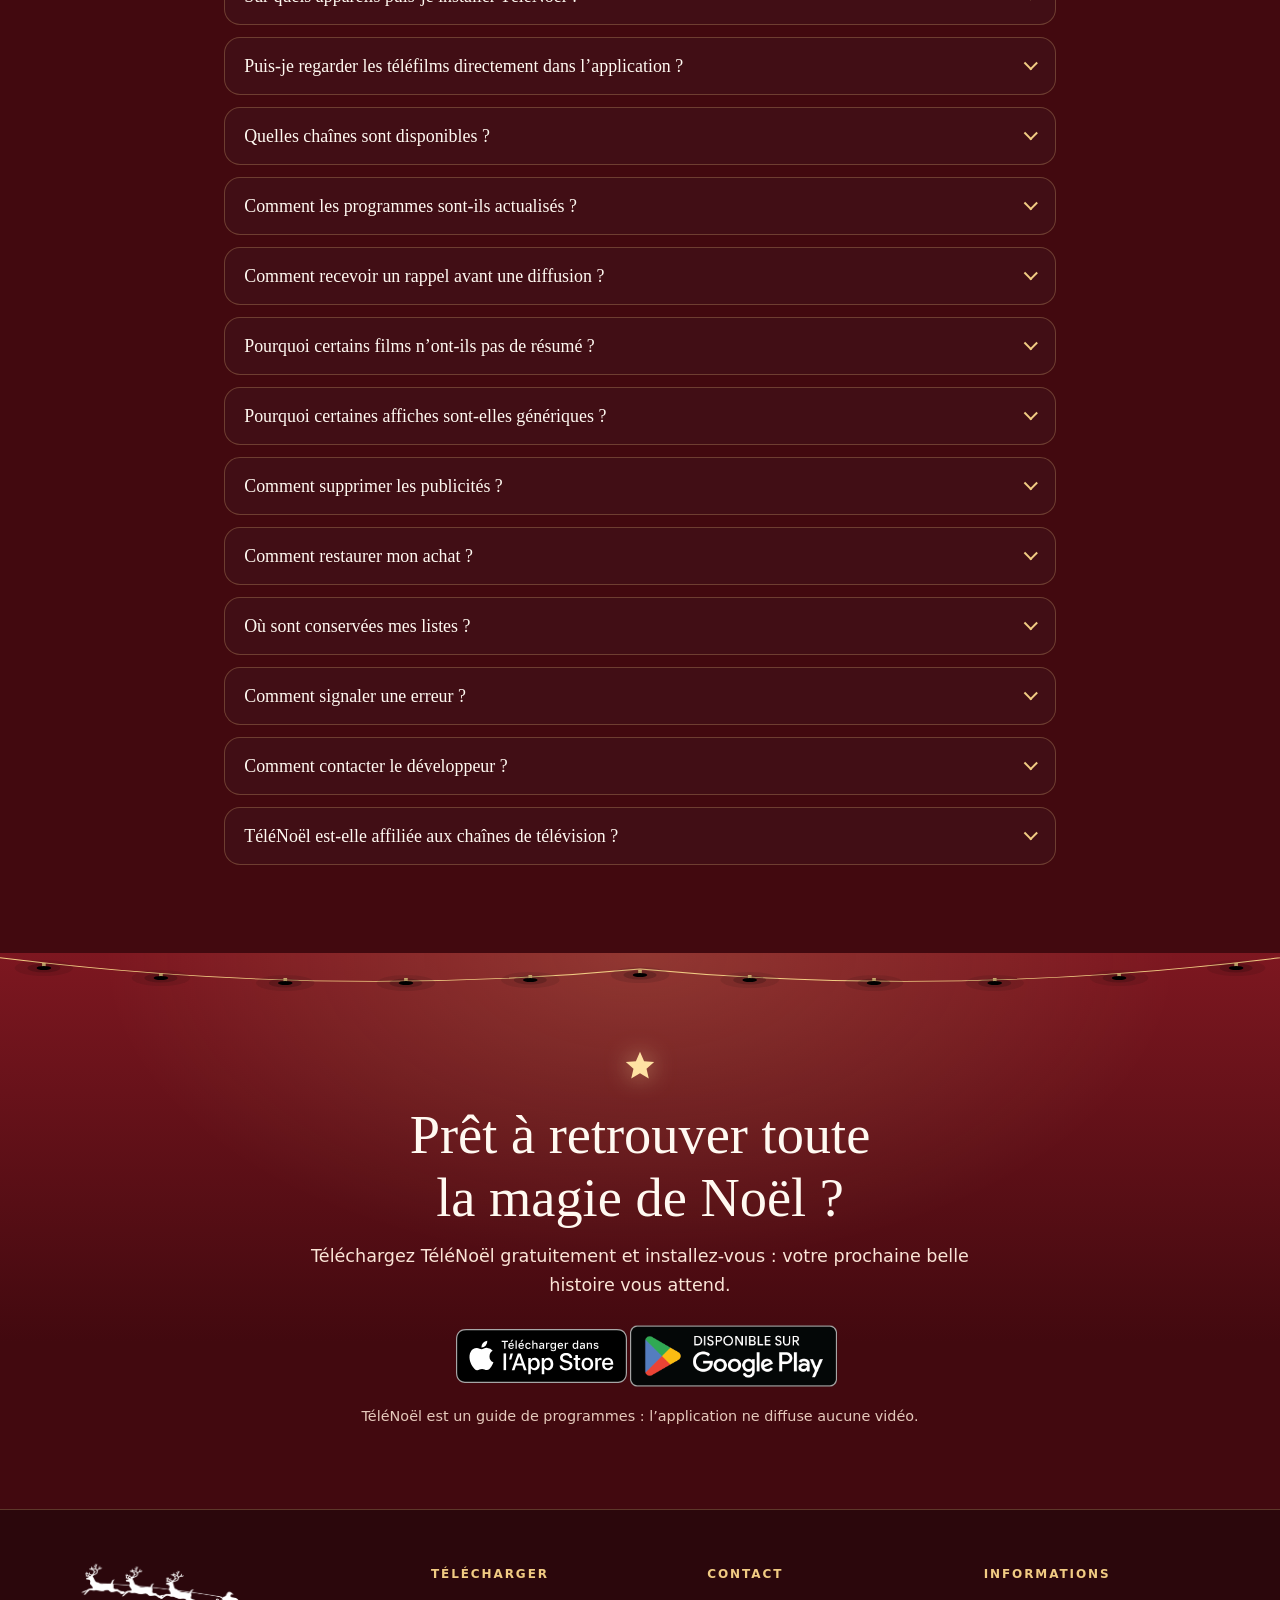
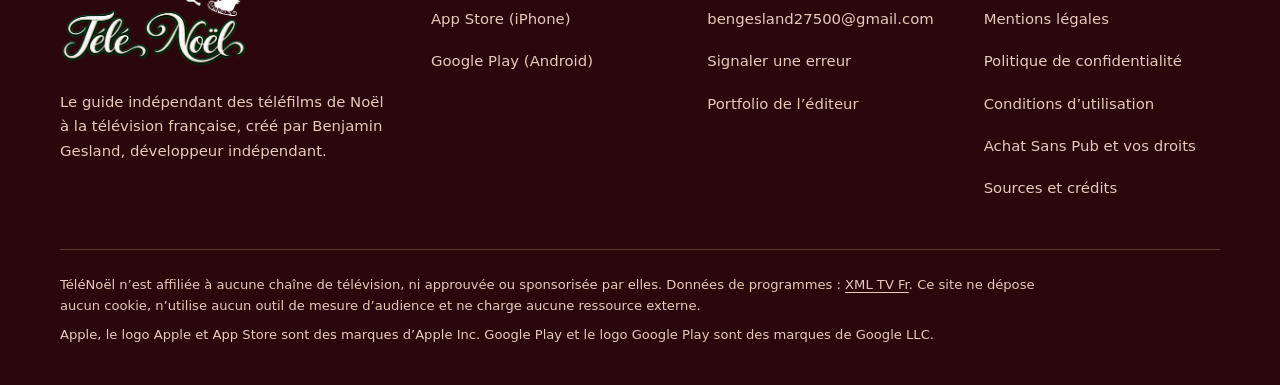
==== commit 99459be9: "refonte complete du style du sites web telenoel" ====
--- a/telenoel/index.html
+++ b/telenoel/index.html
@@ -3,127 +3,375 @@
 <head>
   <meta charset="utf-8">
   <meta name="viewport" content="width=device-width, initial-scale=1">
-  <title>TéléNoël — Téléfilms de Noël · Application iPhone et Android</title>
-  <meta name="description" content="TéléNoël : programmes TV des téléfilms de Noël, chaînes, horaires, inédits, résumés et bandes-annonces. Application gratuite sur iPhone et Android.">
-  <meta name="theme-color" content="#451826">
+  <title>TéléNoël — Programme TV des téléfilms de Noël · Application iPhone et Android</title>
+  <meta name="description" content="TéléNoël, l’application gratuite des téléfilms de Noël : programme TV du jour et des prochains jours, chaînes et horaires, listes À voir et Déjà vus, rappels avant diffusion. Sur iPhone et Android.">
+  <meta name="theme-color" content="#2B070C">
   <link rel="canonical" href="https://benjamingesland.dev/telenoel/">
-  <link rel="icon" href="../favicon.svg" type="image/svg+xml">
+  <link rel="icon" href="assets/favicon-48.png" type="image/png" sizes="48x48">
+  <link rel="apple-touch-icon" href="assets/apple-touch-icon.png">
+  <link rel="preload" as="image" href="assets/telenoel-logo.webp" type="image/webp">
+  <link rel="stylesheet" href="assets/telenoel.css">
   <meta property="og:type" content="website">
   <meta property="og:locale" content="fr_FR">
   <meta property="og:site_name" content="TéléNoël">
-  <meta property="og:title" content="TéléNoël — Téléfilms de Noël · Application iPhone et Android">
-  <meta property="og:description" content="TéléNoël : programmes TV des téléfilms de Noël, chaînes, horaires, inédits, résumés et bandes-annonces. Application gratuite sur iPhone et Android.">
+  <meta property="og:title" content="TéléNoël — Les téléfilms de Noël à la télé, jour après jour">
+  <meta property="og:description" content="Programme TV des téléfilms de Noël, chaînes, horaires, listes et rappels. Application gratuite sur iPhone et Android.">
   <meta property="og:url" content="https://benjamingesland.dev/telenoel/">
-  <meta property="og:image" content="https://benjamingesland.dev/images/app-icon.png">
-  <meta property="og:image:width" content="1024">
-  <meta property="og:image:height" content="1024">
-  <meta property="og:image:type" content="image/png">
-  <meta property="og:image:alt" content="Logo TéléNoël : le traîneau du Père Noël au-dessus d’un village enneigé">
-  <meta name="twitter:card" content="summary">
-  <meta name="twitter:title" content="TéléNoël — Téléfilms de Noël · Application iPhone et Android">
-  <meta name="twitter:description" content="TéléNoël : programmes TV des téléfilms de Noël, chaînes, horaires, inédits, résumés et bandes-annonces. Application gratuite sur iPhone et Android.">
-  <meta name="twitter:image" content="https://benjamingesland.dev/images/app-icon.png">
-  <meta name="twitter:image:alt" content="Logo officiel TéléNoël">
+  <meta property="og:image" content="https://benjamingesland.dev/telenoel/assets/og-telenoel.jpg">
+  <meta property="og:image:width" content="1200">
+  <meta property="og:image:height" content="630">
+  <meta property="og:image:type" content="image/jpeg">
+  <meta property="og:image:alt" content="Logo TéléNoël et capture de l’application affichant le programme des téléfilms de Noël">
+  <meta name="twitter:card" content="summary_large_image">
+  <meta name="twitter:title" content="TéléNoël — Les téléfilms de Noël à la télé, jour après jour">
+  <meta name="twitter:description" content="Programme TV des téléfilms de Noël, chaînes, horaires, listes et rappels. Application gratuite sur iPhone et Android.">
+  <meta name="twitter:image" content="https://benjamingesland.dev/telenoel/assets/og-telenoel.jpg">
+  <meta name="twitter:image:alt" content="Logo TéléNoël et capture de l’application affichant le programme des téléfilms de Noël">
+  <script>document.documentElement.classList.add("js")</script>
   <script type="application/ld+json">
 {
   "@context": "https://schema.org",
-  "@type": "SoftwareApplication",
-  "name": "TéléNoël",
-  "description": "TéléNoël : programmes TV des téléfilms de Noël, chaînes, horaires, inédits, résumés et bandes-annonces. Application gratuite sur iPhone et Android.",
-  "url": "https://benjamingesland.dev/telenoel/",
-  "image": "https://benjamingesland.dev/images/app-icon.png",
-  "operatingSystem": "iOS, Android",
-  "applicationCategory": "EntertainmentApplication",
-  "inLanguage": "fr",
-  "offers": {
-    "@type": "Offer",
-    "price": "0",
-    "priceCurrency": "EUR"
-  },
-  "installUrl": [
-    "https://apps.apple.com/fr/app/t%C3%A9l%C3%A9no%C3%ABl/id6822736427",
-    "https://play.google.com/store/apps/details?id=com.gesland.telenoel"
+  "@graph": [
+    {
+      "@type": "SoftwareApplication",
+      "@id": "https://benjamingesland.dev/telenoel/#application",
+      "name": "TéléNoël",
+      "alternateName": "Telenoel",
+      "description": "Application gratuite consacrée aux téléfilms de Noël diffusés à la télévision française : programme du jour et des prochains jours, chaînes et horaires, recherche, listes À voir et Déjà vus, rappels avant diffusion.",
+      "url": "https://benjamingesland.dev/telenoel/",
+      "image": "https://benjamingesland.dev/telenoel/assets/og-telenoel.jpg",
+      "screenshot": [
+        "https://benjamingesland.dev/telenoel/assets/captures/programme-760.webp",
+        "https://benjamingesland.dev/telenoel/assets/captures/a-voir-760.webp",
+        "https://benjamingesland.dev/telenoel/assets/captures/deja-vus-760.webp",
+        "https://benjamingesland.dev/telenoel/assets/captures/rappels-760.webp",
+        "https://benjamingesland.dev/telenoel/assets/captures/recherche-760.webp"
+      ],
+      "operatingSystem": "iOS, Android",
+      "applicationCategory": "EntertainmentApplication",
+      "inLanguage": "fr",
+      "isAccessibleForFree": true,
+      "offers": { "@type": "Offer", "price": "0", "priceCurrency": "EUR" },
+      "installUrl": [
+        "https://apps.apple.com/fr/app/t%C3%A9l%C3%A9no%C3%ABl/id6822736427",
+        "https://play.google.com/store/apps/details?id=com.gesland.telenoel"
+      ],
+      "author": { "@id": "https://benjamingesland.dev/telenoel/#editeur" },
+      "publisher": { "@id": "https://benjamingesland.dev/telenoel/#editeur" }
+    },
+    {
+      "@type": "Person",
+      "@id": "https://benjamingesland.dev/telenoel/#editeur",
+      "name": "Benjamin Gesland",
+      "jobTitle": "Développeur indépendant",
+      "url": "https://benjamingesland.dev/"
+    },
+    {
+      "@type": "FAQPage",
+      "@id": "https://benjamingesland.dev/telenoel/#faq",
+      "mainEntity": [
+        { "@type": "Question", "name": "TéléNoël est-elle gratuite ?", "acceptedAnswer": { "@type": "Answer", "text": "Oui. TéléNoël se télécharge et s’utilise gratuitement ; elle est financée par des bannières publicitaires. Un achat unique facultatif, « Sans Pub », masque ces bannières. Ce n’est pas un abonnement : vous ne payez qu’une fois, au prix affiché par l’App Store ou Google Play avant validation." } },
+        { "@type": "Question", "name": "Puis-je regarder les téléfilms directement dans l’application ?", "acceptedAnswer": { "@type": "Answer", "text": "Non. TéléNoël est un guide de programmes : elle vous indique quand et sur quelle chaîne passent les téléfilms de Noël. Elle ne diffuse aucun film, ne propose ni streaming ni replay et ne donne accès à aucun flux vidéo." } },
+        { "@type": "Question", "name": "Quelles chaînes sont disponibles ?", "acceptedAnswer": { "@type": "Answer", "text": "TF1, TMC, M6, W9, TFX, TF1 Séries Films, 6ter, Gulli et RMC Life ; CSTAR rejoint la liste avec la version 1.1." } },
+        { "@type": "Question", "name": "TéléNoël est-elle affiliée aux chaînes de télévision ?", "acceptedAnswer": { "@type": "Answer", "text": "Non. TéléNoël est un guide indépendant. Elle n’est affiliée ni aux chaînes, ni aux producteurs ou distributeurs des films, et n’est ni approuvée ni sponsorisée par eux." } }
+      ]
+    }
   ]
 }
   </script>
-  <style>
-    :root{color-scheme:light;--wine:#451826;--wine-light:#653043;--cream:#fff8ec;--gold:#e6c48a;--ink:#39242a;--muted:#705b60;--line:#dfd0c0}
-    *{box-sizing:border-box}html{scroll-behavior:smooth;scroll-padding-top:2rem}body{margin:0;background:var(--cream);color:var(--ink);font:1rem/1.7 system-ui,-apple-system,BlinkMacSystemFont,"Segoe UI",sans-serif}a{color:inherit;text-underline-offset:.25em}a:hover{text-decoration-thickness:2px}a:focus-visible,button:focus-visible{outline:3px solid #b36b24;outline-offset:5px}p,h1,h2,h3,a,strong,small{overflow-wrap:anywhere}.hero>*,.features>*,.collections>*,.list-row>*,.publisher>*{min-width:0}h1,h2,h3,p{margin-top:0}h1,h2{font-family:Georgia,"Times New Roman",serif;font-weight:400;line-height:1.12}h2{font-size:clamp(2rem,4vw,3.3rem)}h3{font-size:1.2rem;line-height:1.4}.wrap{width:min(1120px,calc(100% - 3rem));margin-inline:auto}.skip{position:absolute;top:-10rem;left:1rem;padding:.8rem 1rem;background:var(--cream);color:var(--wine);z-index:10}.skip:focus{top:1rem}.masthead{background:var(--wine);color:var(--cream)}nav{display:flex;align-items:center;justify-content:space-between;gap:1.5rem;padding-block:1.6rem;border-bottom:1px solid #ffffff26}.brand{font:1.8rem Georgia,serif;text-decoration:none}.brand span{color:var(--gold);margin-right:.5rem}.nav-links{display:flex;gap:1.5rem;flex-wrap:wrap;font-size:.9rem}.nav-links a{text-decoration:none}.eyebrow{text-transform:uppercase;letter-spacing:.18em;font-size:.75rem;font-weight:700}.hero{display:grid;grid-template-columns:1.25fr 1fr;gap:4rem;align-items:center;padding-block:5rem 6rem}.hero .eyebrow{color:var(--gold)}h1{font-size:clamp(2.5rem,5.2vw,4.6rem);letter-spacing:-.035em;margin-bottom:1.5rem}h1 span{display:block;font-size:.48em;letter-spacing:0;color:var(--gold);margin-bottom:.7rem}.intro{max-width:34rem;color:#f0dfd8;font-size:1.1rem}.actions{display:flex;gap:1rem;flex-wrap:wrap;align-items:center;margin-top:2rem}.button{display:inline-block;padding:.85rem 1.4rem;border-radius:6px;background:var(--gold);color:var(--wine);font-weight:650;text-decoration:none}.text-link{font-size:.9rem}.hero-note{font-size:.82rem;color:#e7d6d0;margin:1.3rem 0 0}.winter{position:relative;aspect-ratio:4/5;border-radius:48% 48% 12px 12px;border:1px solid #d9b77870;background:radial-gradient(ellipse at 50% 10%,#99604380,transparent 60%),linear-gradient(155deg,#643041,#2d1721);display:flex;align-items:center;justify-content:center;text-align:center;overflow:hidden;padding:3rem 1.6rem;box-shadow:0 25px 65px #200a1840}.winter:before,.winter:after{content:"✦";position:absolute;color:var(--gold);font-size:1.3rem;animation:glow 4s ease-out both}.winter:before{top:15%;left:18%}.winter:after{right:15%;bottom:22%;animation-delay:-2s}.winter-inner{width:100%;position:relative}.winter-star{font-size:3.2rem;color:var(--gold);line-height:1}.winter-title{font:clamp(2rem,3.5vw,3rem)/1.15 Georgia,serif;margin:1.5rem 0}.winter-rule{width:3rem;border-top:1px solid var(--gold);margin:1.5rem auto}.winter-caption{font-size:.8rem;letter-spacing:.15em;text-transform:uppercase;color:#eadbc7}.ribbon{padding:1.3rem 0;border-bottom:1px solid var(--line);text-align:center;color:var(--muted);font-size:.9rem}.section{padding-block:5rem}.section-heading{max-width:42rem;margin-bottom:2.5rem}.section-heading .eyebrow{color:#805122}.section-heading p:last-child{color:var(--muted)}.features{display:grid;grid-template-columns:repeat(3,1fr);gap:1.5rem}.feature{padding:2rem;border:1px solid var(--line);border-radius:10px;background:#fffdf7}.number{display:block;color:#865429;font:1.5rem Georgia,serif;margin-bottom:1.8rem}.feature p{color:var(--muted);margin-bottom:0}.collections{display:grid;grid-template-columns:1fr 1fr;gap:4rem;align-items:center;padding-top:1rem}.collections p{color:var(--muted)}.list-stack{display:grid;gap:.8rem}.list-row{display:flex;align-items:center;gap:1rem;padding:1.2rem 1.5rem;border:1px solid var(--line);border-radius:8px;background:#fffdf7}.list-row span{display:grid;place-items:center;width:2.5rem;height:2.5rem;flex-shrink:0;border-radius:50%;color:var(--wine);background:#f3e7da}.list-row strong{display:block}.list-row small{color:var(--muted)}.availability{background:var(--wine);color:var(--cream);text-align:center;padding-block:4.5rem}.availability .eyebrow{color:var(--gold)}.availability>div>p{max-width:40rem;margin-inline:auto;color:#f0dfd8}.stores{display:grid;grid-template-columns:repeat(2,minmax(0,1fr));gap:1rem;max-width:36rem;margin:2rem auto}.store{padding:1.2rem;border:1px solid #ffffff40;border-radius:8px;text-align:left}.store strong{display:block;font-size:1.25rem}.store span{font-size:.85rem;color:#eadbc7}.store p{margin:.4rem 0 0;font-size:.85rem;color:var(--gold)}.publisher{display:flex;align-items:center;justify-content:space-between;gap:2rem;padding-block:3.5rem}.publisher h2{font-size:1.8rem;margin-bottom:.5rem}.publisher p{margin:0;color:var(--muted)}.publisher a{flex-shrink:0}footer{border-top:1px solid var(--line);padding-block:2rem;color:var(--muted);font-size:.85rem}.footer-links{display:flex;gap:1rem 1.5rem;flex-wrap:wrap;margin-bottom:1rem}footer p{max-width:55rem;margin-bottom:0}@keyframes glow{from{opacity:.4}to{opacity:1}}@media(prefers-reduced-motion:reduce){html{scroll-behavior:auto}*,*:before,*:after{animation:none!important}}@media(max-width:760px){.hero{grid-template-columns:1fr;gap:3rem;padding-block:3rem}.winter{width:min(100%,360px);margin-inline:auto;aspect-ratio:1/1}.features{grid-template-columns:1fr}.collections{grid-template-columns:1fr;gap:2rem}.section{padding-block:3rem}.publisher{align-items:flex-start;flex-direction:column}.nav-links{gap:.6rem 1rem}nav{align-items:flex-start;flex-wrap:wrap}.brand{font-size:1.5rem}.nav-links{justify-content:flex-start;font-size:.8rem}.stores{grid-template-columns:1fr}}@media print{.masthead,.availability{background:white;color:var(--ink)}.hero{display:block}.winter,.skip{display:none}.hero p,.hero .eyebrow,.availability>div>p,.store span,.store p{color:var(--ink)}.section{padding-block:1rem}}
-
-    /* Official badge artwork is kept intact, with space around each store mark. */
-    .brand{display:inline-flex;align-items:center;gap:.65rem}.brand img{border-radius:9px}
-    .hero h1{margin-bottom:.6rem}.hero h1 .tree{display:inline;font-size:.7em}
-    .tagline{overflow-wrap:normal;font:clamp(1.7rem,3vw,2.4rem)/1.2 Georgia,serif;color:var(--gold);max-width:30rem;margin-bottom:1rem}
-    .download-badges{display:flex;flex-wrap:wrap;align-items:center;gap:0;margin-top:.5rem}
-    .badge-link{display:flex;align-items:center;justify-content:center;min-height:72px;border-radius:6px;flex-shrink:0}
-    .badge-link img{display:block;object-fit:contain;height:auto}
-    .badge-link.apple{padding:12px}.badge-link.apple img{width:151.81px;height:48px}
-    .badge-link.google img{width:186px}
-    .discover{display:inline-flex;align-items:center;gap:.3rem;min-height:44px;margin-top:.25rem}
-    .store{display:block;text-decoration:none}.store:hover{border-color:var(--gold);background:#ffffff0a}.store strong{font-size:1.05rem}
-    @media(max-width:760px){
-      .wrap{width:min(1120px,calc(100% - 2rem))}nav{padding-block:.75rem;gap:.5rem}.nav-links{width:100%}.nav-links a{display:inline-flex;align-items:center;min-height:44px}
-      .hero{padding-block:1.25rem 3rem;gap:2rem}.hero .eyebrow{font-size:.65rem;letter-spacing:.09em;margin-bottom:.75rem}
-      .winter{aspect-ratio:auto;min-height:390px;padding:2rem 1.6rem}.winter-title{font-size:1.8rem}.hero h1{font-size:2.65rem}.tagline{font-size:1.8rem}.intro{font-size:1rem;line-height:1.5;margin-bottom:.4rem}
-      .download-badges{margin-inline:-12px}.badge-link.apple{padding:10px}.badge-link.apple img{width:126.51px;height:40px}.badge-link.google img{width:158px}
-    }
-  </style>
 </head>
 <body>
-<a class="skip" href="#contenu">Aller au contenu</a>
-<header class="masthead">
-  <nav class="wrap" aria-label="Navigation principale">
-    <a class="brand" href="./" aria-label="TéléNoël, accueil"><img src="assets/telenoel-icon.png" width="40" height="40" alt="">TéléNoël</a>
-    <div class="nav-links"><a href="#fonctionnalites">L’application</a><a href="#nouveautes">Nouveautés</a><a href="#disponibilite">Télécharger</a><a href="#editeur">L’éditeur</a></div>
+<a class="tn-skip" href="#contenu">Aller au contenu</a>
+
+<svg width="0" height="0" style="position:absolute" aria-hidden="true" focusable="false">
+  <symbol id="i-snow" viewBox="0 0 24 24"><path fill="none" stroke="currentColor" stroke-width="1.6" stroke-linecap="round" d="M12 2v20M3.3 7l17.4 10M3.3 17 20.7 7M12 2l-2.2 2.2M12 2l2.2 2.2M12 22l-2.2-2.2M12 22l2.2-2.2M3.3 7l3 .8M3.3 7l.8-3M20.7 17l-3-.8m3 .8-.8 3M3.3 17l.8 3m-.8-3 3-.8M20.7 7l-.8-3m.8 3-3 .8"/></symbol>
+  <symbol id="i-sparkle" viewBox="0 0 24 24"><path fill="currentColor" d="M12 1.5c.5 5.2 2.3 8.8 10.5 10.5-8.2 1.7-10 5.3-10.5 10.5C11.5 17.3 9.7 13.7 1.5 12 9.7 10.3 11.5 6.7 12 1.5Z"/></symbol>
+  <symbol id="i-star" viewBox="0 0 24 24"><path fill="currentColor" d="m12 2 2.9 6.6 7.1.6-5.4 4.7 1.6 7L12 17.2 5.8 20.9l1.6-7L2 9.2l7.1-.6Z"/></symbol>
+  <symbol id="i-tv" viewBox="0 0 24 24"><g fill="none" stroke="currentColor" stroke-width="1.6" stroke-linecap="round" stroke-linejoin="round"><rect x="2.5" y="6" width="19" height="13" rx="2.5"/><path d="m8 2.5 4 3.5 4-3.5M8 22h8"/></g></symbol>
+  <symbol id="i-calendar" viewBox="0 0 24 24"><g fill="none" stroke="currentColor" stroke-width="1.6" stroke-linecap="round"><rect x="3" y="4.5" width="18" height="16" rx="3"/><path d="M3 9.5h18M8 2.5v4M16 2.5v4M7.5 13.5h2M11 13.5h2M14.5 13.5h2M7.5 17h2M11 17h2"/></g></symbol>
+  <symbol id="i-clock" viewBox="0 0 24 24"><g fill="none" stroke="currentColor" stroke-width="1.6" stroke-linecap="round"><circle cx="12" cy="12" r="9"/><path d="M12 7v5l3.5 2"/></g></symbol>
+  <symbol id="i-search" viewBox="0 0 24 24"><g fill="none" stroke="currentColor" stroke-width="1.7" stroke-linecap="round"><circle cx="10.5" cy="10.5" r="6.5"/><path d="m15.5 15.5 5 5"/></g></symbol>
+  <symbol id="i-filter" viewBox="0 0 24 24"><path fill="none" stroke="currentColor" stroke-width="1.6" stroke-linecap="round" stroke-linejoin="round" d="M3.5 5h17l-6.5 8v5.5l-4 2V13Z"/></symbol>
+  <symbol id="i-bookmark" viewBox="0 0 24 24"><path fill="none" stroke="currentColor" stroke-width="1.6" stroke-linejoin="round" d="M6 3h12v18l-6-4.5L6 21Z"/></symbol>
+  <symbol id="i-bell" viewBox="0 0 24 24"><path fill="none" stroke="currentColor" stroke-width="1.6" stroke-linecap="round" stroke-linejoin="round" d="M6 16.5V11a6 6 0 0 1 12 0v5.5l1.5 2h-15ZM10 21h4"/></symbol>
+  <symbol id="i-offline" viewBox="0 0 24 24"><path fill="none" stroke="currentColor" stroke-width="1.6" stroke-linecap="round" stroke-linejoin="round" d="M7 18.5a4.5 4.5 0 0 1-.6-9 6 6 0 0 1 11.5 1.5 3.8 3.8 0 0 1-.4 7.5ZM12 10v6m-2.5-2.5L12 16l2.5-2.5"/></symbol>
+  <symbol id="i-gift" viewBox="0 0 24 24"><g fill="none" stroke="currentColor" stroke-width="1.6" stroke-linecap="round" stroke-linejoin="round"><rect x="3.5" y="9" width="17" height="11.5" rx="2"/><path d="M2.5 9h19M12 9v11.5M12 9C9 9 7 7.5 8 5.5s4 .5 4 3.5c0-3 3-5.5 4-3.5S15 9 12 9"/></g></symbol>
+  <symbol id="i-badge" viewBox="0 0 24 24"><path fill="none" stroke="currentColor" stroke-width="1.6" stroke-linejoin="round" d="M3.5 12.6V4.5a1 1 0 0 1 1-1h8.1l7.9 7.9a1.5 1.5 0 0 1 0 2.1l-6.9 6.9a1.5 1.5 0 0 1-2.1 0ZM8 8h.01"/></symbol>
+  <symbol id="i-book" viewBox="0 0 24 24"><path fill="none" stroke="currentColor" stroke-width="1.6" stroke-linecap="round" stroke-linejoin="round" d="M12 6.5C10 4.8 6.8 4.3 3 4.5v14c3.8-.2 7 .3 9 2 2-1.7 5.2-2.2 9-2v-14c-3.8-.2-7 .3-9 2Zm0 0v14"/></symbol>
+  <symbol id="i-play" viewBox="0 0 24 24"><g fill="none" stroke="currentColor" stroke-width="1.6" stroke-linejoin="round"><rect x="2.5" y="5" width="19" height="14" rx="4"/><path d="m10 9 5 3-5 3Z"/></g></symbol>
+  <symbol id="i-live" viewBox="0 0 24 24"><g fill="none" stroke="currentColor" stroke-width="1.6" stroke-linecap="round"><circle cx="12" cy="12" r="2.5"/><path d="M7.8 7.8a6 6 0 0 0 0 8.4M16.2 7.8a6 6 0 0 1 0 8.4M5 5a10 10 0 0 0 0 14M19 5a10 10 0 0 1 0 14"/></g></symbol>
+  <symbol id="i-share" viewBox="0 0 24 24"><path fill="none" stroke="currentColor" stroke-width="1.6" stroke-linecap="round" stroke-linejoin="round" d="M12 3v12M7.5 7.5 12 3l4.5 4.5M5 12v7a2 2 0 0 0 2 2h10a2 2 0 0 0 2-2v-7"/></symbol>
+  <symbol id="i-image" viewBox="0 0 24 24"><g fill="none" stroke="currentColor" stroke-width="1.6" stroke-linejoin="round"><rect x="3" y="3.5" width="18" height="17" rx="3"/><path d="m3.5 17 5-5 4 4 2.5-2.5 5.5 5.5"/><circle cx="15.5" cy="8.5" r="1.6"/></g></symbol>
+  <symbol id="i-heart" viewBox="0 0 24 24"><path fill="none" stroke="currentColor" stroke-width="1.6" stroke-linejoin="round" d="M12 20s-7.5-4.4-7.5-10A4.3 4.3 0 0 1 12 7.3 4.3 4.3 0 0 1 19.5 10c0 5.6-7.5 10-7.5 10Z"/></symbol>
+  <symbol id="i-menu" viewBox="0 0 24 24"><path fill="none" stroke="currentColor" stroke-width="1.8" stroke-linecap="round" d="M4 7h16M4 12h16M4 17h16"/></symbol>
+  <symbol id="garland" viewBox="0 0 350 44" preserveAspectRatio="none">
+    <path d="M-10 0 Q85 47 175 16 Q265 47 360 0" fill="none" stroke="currentColor" stroke-width=".8"/>
+    <g transform="translate(12 10)"><path d="M0 0v4" stroke="currentColor"/><circle class="halo" cy="5" r="8" opacity=".09"/><circle class="halo" cy="5" r="4.5" opacity=".18"/><circle class="bulb" cy="5" r="2"/></g>
+    <g transform="translate(44 20)"><path d="M0 0v4" stroke="currentColor"/><circle class="halo" cy="5" r="8" opacity=".09"/><circle class="halo" cy="5" r="4.5" opacity=".18"/><circle class="bulb" cy="5" r="2"/></g>
+    <g transform="translate(78 25)"><path d="M0 0v4" stroke="currentColor"/><circle class="halo" cy="5" r="8" opacity=".09"/><circle class="halo" cy="5" r="4.5" opacity=".18"/><circle class="bulb" cy="5" r="2"/></g>
+    <g transform="translate(111 25)"><path d="M0 0v4" stroke="currentColor"/><circle class="halo" cy="5" r="8" opacity=".09"/><circle class="halo" cy="5" r="4.5" opacity=".18"/><circle class="bulb" cy="5" r="2"/></g>
+    <g transform="translate(145 22)"><path d="M0 0v4" stroke="currentColor"/><circle class="halo" cy="5" r="8" opacity=".09"/><circle class="halo" cy="5" r="4.5" opacity=".18"/><circle class="bulb" cy="5" r="2"/></g>
+    <g transform="translate(175 17)"><path d="M0 0v4" stroke="currentColor"/><circle class="halo" cy="5" r="8" opacity=".09"/><circle class="halo" cy="5" r="4.5" opacity=".18"/><circle class="bulb" cy="5" r="2"/></g>
+    <g transform="translate(205 22)"><path d="M0 0v4" stroke="currentColor"/><circle class="halo" cy="5" r="8" opacity=".09"/><circle class="halo" cy="5" r="4.5" opacity=".18"/><circle class="bulb" cy="5" r="2"/></g>
+    <g transform="translate(239 25)"><path d="M0 0v4" stroke="currentColor"/><circle class="halo" cy="5" r="8" opacity=".09"/><circle class="halo" cy="5" r="4.5" opacity=".18"/><circle class="bulb" cy="5" r="2"/></g>
+    <g transform="translate(272 25)"><path d="M0 0v4" stroke="currentColor"/><circle class="halo" cy="5" r="8" opacity=".09"/><circle class="halo" cy="5" r="4.5" opacity=".18"/><circle class="bulb" cy="5" r="2"/></g>
+    <g transform="translate(306 20)"><path d="M0 0v4" stroke="currentColor"/><circle class="halo" cy="5" r="8" opacity=".09"/><circle class="halo" cy="5" r="4.5" opacity=".18"/><circle class="bulb" cy="5" r="2"/></g>
+    <g transform="translate(338 10)"><path d="M0 0v4" stroke="currentColor"/><circle class="halo" cy="5" r="8" opacity=".09"/><circle class="halo" cy="5" r="4.5" opacity=".18"/><circle class="bulb" cy="5" r="2"/></g>
+  </symbol>
+  <symbol id="branch" viewBox="0 0 220 120">
+    <path d="M4 112C60 92 118 62 214 10" fill="none" stroke="#5B3A2E" stroke-width="3" stroke-linecap="round"/>
+    <g fill="none" stroke-linecap="round" stroke-width="2.4">
+      <path stroke="#3E7A63" d="M20 105l-6-16M20 105l14 6M38 98l-5-17M38 98l15 5M56 90l-4-17M56 90l15 4M74 82l-3-17M74 82l15 3M92 73l-2-17M92 73l15 2M110 64l-1-17M110 64l15 1M128 54l0-16M128 54l14 0M146 44l1-15M146 44l13-1M164 34l2-14M164 34l12-2M182 24l3-13M182 24l11-3M198 16l3-11M198 16l10-3"/>
+      <path stroke="#285747" d="M28 102l-12-8M28 102l10 12M46 94l-11-9M46 94l10 12M64 86l-11-9M64 86l9 12M82 78l-10-10M82 78l9 12M100 69l-10-10M100 69l8 12M118 59l-9-10M118 59l8 12M136 49l-9-10M136 49l7 12M154 39l-8-10M154 39l7 11M172 29l-7-9M172 29l6 10M190 20l-6-8M190 20l5 9"/>
+      <path stroke="#1E5444" d="M30 104l-3-12M66 88l-2-13M102 71l-1-13M138 51l0-13M174 31l2-11"/>
+    </g>
+  </symbol>
+  <symbol id="bauble" viewBox="0 0 40 52">
+    <path d="M20 0v9" stroke="#C8A967" stroke-width="1.2"/>
+    <rect x="15" y="8" width="10" height="6" rx="1.5" fill="#E8BE72"/>
+    <circle cx="20" cy="31" r="17" fill="currentColor"/>
+    <path d="M7 27q13-7 26 0" fill="none" stroke="#F5DCA5" stroke-width="1.2" opacity=".8"/>
+    <path d="M6 34q14 7 28 0" fill="none" stroke="#F5DCA5" stroke-width="1" opacity=".55"/>
+    <ellipse cx="13.5" cy="24" rx="4" ry="2.6" fill="#fff" opacity=".35" transform="rotate(-35 13.5 24)"/>
+  </symbol>
+</svg>
+
+<header class="tn-header">
+  <nav class="tn-nav tn-wrap" aria-label="Navigation principale">
+    <a class="tn-brand" href="./" aria-label="TéléNoël, accueil"><img src="assets/telenoel-icon-192.webp" width="38" height="38" alt="">TéléNoël</a>
+    <button class="tn-menu-toggle" type="button" aria-expanded="false" aria-controls="tn-menu"><svg aria-hidden="true"><use href="#i-menu"/></svg><span>Menu</span></button>
+    <ul class="tn-menu" id="tn-menu">
+      <li><a href="#fonctionnalites">Fonctionnalités</a></li>
+      <li><a href="#captures">Captures d’écran</a></li>
+      <li><a href="#chaines">Chaînes</a></li>
+      <li><a href="#faq">FAQ</a></li>
+      <li><a href="#contact">Contact</a></li>
+      <li><a class="tn-menu-cta" href="#telecharger">Télécharger</a></li>
+    </ul>
   </nav>
 </header>
-<main id="contenu" tabindex="-1">
-  <div class="masthead">
-    <section class="hero wrap" aria-labelledby="titre">
-      <div>
-        <p class="eyebrow">Gratuite au téléchargement · iPhone &amp; Android</p>
-        <h1 id="titre">TéléNoël <span class="tree" aria-hidden="true">🎄</span></h1>
-        <p class="tagline">Tous les téléfilms de Noël au même endroit&nbsp;!</p>
-        <p class="intro">Retrouvez les programmes TV, les horaires de diffusion et préparez vos prochaines soirées de Noël.</p>
-        <div class="download-badges" aria-label="Télécharger gratuitement TéléNoël">
-          <a class="badge-link apple" href="https://apps.apple.com/fr/app/t%C3%A9l%C3%A9no%C3%ABl/id6822736427" aria-label="Télécharger sur l’App Store pour iPhone"><img src="assets/app-store-fr.svg" width="127" height="40" alt="Télécharger sur l’App Store"></a>
-          <a class="badge-link google" href="https://play.google.com/store/apps/details?id=com.gesland.telenoel" aria-label="Disponible sur Google Play pour Android"><img src="assets/google-play-fr.png" width="646" height="250" alt="Disponible sur Google Play"></a>
+
+<main id="contenu" tabindex="-1" data-snow>
+
+  <section class="hm-hero" aria-labelledby="hero-titre">
+    <svg class="tn-garland tn-garland-anim hm-hero-garland" aria-hidden="true" focusable="false"><use href="#garland"/></svg>
+    <div class="hm-hero-inner tn-wrap">
+      <div class="hm-hero-text">
+        <h1 id="hero-titre" class="hm-logo"><img src="assets/telenoel-logo.webp" width="844" height="483" alt="TéléNoël" fetchpriority="high"><span class="tn-sr"> — l’application des téléfilms de Noël</span></h1>
+        <p class="tn-label"><svg aria-hidden="true"><use href="#i-star"/></svg>Les belles histoires reviennent</p>
+        <p class="hm-tagline">Toute la magie des téléfilms de Noël dans votre poche.</p>
+        <p class="hm-intro">Le programme TV des téléfilms de Noël, jour après jour : chaînes, horaires, prochaines diffusions et rappels pour ne rien manquer. Préparez vos soirées, gardez vos coups de cœur et retrouvez les histoires déjà vues.</p>
+        <div class="tn-stores hm-stores" role="group" aria-label="Télécharger TéléNoël gratuitement">
+          <a class="tn-store apple" href="https://apps.apple.com/fr/app/t%C3%A9l%C3%A9no%C3%ABl/id6822736427"><img src="assets/app-store-fr.svg" width="127" height="40" alt="Télécharger dans l’App Store"></a>
+          <a class="tn-store google" href="https://play.google.com/store/apps/details?id=com.gesland.telenoel"><img src="assets/google-play-fr.png" width="646" height="250" alt="Disponible sur Google Play"></a>
         </div>
-        <a class="text-link discover" href="#fonctionnalites">Découvrir l’application <span aria-hidden="true">↓</span></a>
-
-      </div>
-      <div class="winter" aria-hidden="true"><div class="winter-inner"><div class="winter-star">✧</div><div class="winter-title">Un plaid.<br>Un chocolat chaud.<br>Votre prochain<br>film de Noël.</div><div class="winter-rule"></div><div class="winter-caption">La magie est au programme</div></div></div>
-    </section>
+        <p class="hm-hero-note"><svg aria-hidden="true"><use href="#i-snow"/></svg>Gratuite · iPhone et Android · sans compte à créer</p>
+      </div>
+      <figure class="hm-hero-visual">
+        <div class="hm-glow" aria-hidden="true"></div>
+        <svg class="hm-bauble one" aria-hidden="true" focusable="false"><use href="#bauble"/></svg>
+        <svg class="hm-bauble two" aria-hidden="true" focusable="false"><use href="#bauble"/></svg>
+        <img class="hm-hero-shot" src="assets/captures/programme-420.webp" srcset="assets/captures/programme-420.webp 420w, assets/captures/programme-760.webp 760w" sizes="(max-width: 900px) 70vw, 380px" width="420" height="913" alt="Écran Programme de TéléNoël : les téléfilms de Noël du jour, avec leur chaîne, leur horaire et les boutons À voir et Déjà vu.">
+        <figcaption class="tn-sr">Visuel de l’App Store présentant l’écran Programme de TéléNoël 1.0.</figcaption>
+      </figure>
+    </div>
+  </section>
+
+  <section class="hm-countdown-band" aria-labelledby="cd-titre">
+    <div class="tn-wrap">
+      <div class="hm-countdown tn-reveal" data-christmas-countdown>
+        <svg class="tn-garland tn-garland-anim hm-cd-garland" aria-hidden="true" focusable="false"><use href="#garland"/></svg>
+        <svg class="hm-branch left" aria-hidden="true" focusable="false"><use href="#branch"/></svg>
+        <svg class="hm-branch right" aria-hidden="true" focusable="false"><use href="#branch"/></svg>
+        <svg class="hm-cd-star s1 tn-twinkle" aria-hidden="true"><use href="#i-sparkle"/></svg>
+        <svg class="hm-cd-star s2 tn-twinkle" aria-hidden="true"><use href="#i-sparkle"/></svg>
+        <svg class="hm-cd-star s3 tn-twinkle" aria-hidden="true"><use href="#i-sparkle"/></svg>
+        <svg class="hm-cd-flake f1" aria-hidden="true"><use href="#i-snow"/></svg>
+        <svg class="hm-cd-flake f2" aria-hidden="true"><use href="#i-snow"/></svg>
+        <h2 id="cd-titre" class="hm-cd-headline" data-cd-headline>La magie de Noël approche…</h2>
+        <p class="hm-cd-number" aria-hidden="true"><span data-cd-number></span></p>
+        <p class="hm-cd-unit" aria-hidden="true" data-cd-unit></p>
+        <p class="tn-sr" data-cd-sr></p>
+        <p class="hm-cd-fallback">Rendez-vous le 25 décembre, devant vos plus belles histoires.</p>
+        <p class="hm-cd-tagline" data-cd-tagline>Chaque jour un peu plus de magie</p>
+      </div>
+    </div>
+  </section>
+
+  <section class="hm-section" id="fonctionnalites" aria-labelledby="fonctionnalites-titre">
+    <div class="tn-wrap">
+      <header class="hm-heading tn-reveal">
+        <p class="tn-label"><svg aria-hidden="true"><use href="#i-star"/></svg>Disponible aujourd’hui</p>
+        <h2 id="fonctionnalites-titre">Le programme des téléfilms de Noël, en un clin d’œil.</h2>
+        <div class="tn-rule" aria-hidden="true"><svg><use href="#i-sparkle"/></svg></div>
+        <p>Tout ce qu’il faut pour choisir votre prochain film, ne jamais le manquer et garder le souvenir de ceux qui vous ont fait fondre.</p>
+      </header>
+      <ul class="hm-features" role="list">
+        <li class="hm-feature tn-reveal"><span class="tn-seal"><svg aria-hidden="true"><use href="#i-tv"/></svg></span><h3>Les diffusions du jour</h3><p>Ouvrez l’application : les téléfilms de Noël programmés aujourd’hui vous attendent, avec leur chaîne et leur horaire.</p></li>
+        <li class="hm-feature tn-reveal"><span class="tn-seal"><svg aria-hidden="true"><use href="#i-calendar"/></svg></span><h3>Les prochains jours</h3><p>Parcourez le calendrier des téléfilms de Noël sur plusieurs jours pour organiser vos soirées à l’avance.</p></li>
+        <li class="hm-feature tn-reveal"><span class="tn-seal"><svg aria-hidden="true"><use href="#i-clock"/></svg></span><h3>Horaires et chaînes</h3><p>Chaque diffusion indique son heure de début et de fin et la chaîne qui la propose, selon les horaires annoncés.</p></li>
+        <li class="hm-feature tn-reveal"><span class="tn-seal"><svg aria-hidden="true"><use href="#i-search"/></svg></span><h3>Recherche de téléfilms</h3><p>Un titre en tête&nbsp;? Retrouvez-le en quelques lettres dans le catalogue de la saison.</p></li>
+        <li class="hm-feature tn-reveal"><span class="tn-seal"><svg aria-hidden="true"><use href="#i-filter"/></svg></span><h3>Vos chaînes favorites</h3><p>Choisissez vos chaînes dans les réglages et n’affichez que leurs programmes si vous le souhaitez.</p></li>
+        <li class="hm-feature tn-reveal"><span class="tn-seal"><svg aria-hidden="true"><use href="#i-bookmark"/></svg></span><h3>À voir, Déjà vus, Envie de revoir</h3><p>Mettez de côté vos prochaines découvertes et gardez le fil des histoires déjà vues… ou à savourer encore.</p></li>
+        <li class="hm-feature tn-reveal"><span class="tn-seal"><svg aria-hidden="true"><use href="#i-bell"/></svg></span><h3>Rappels avant diffusion</h3><p>Une notification 15 ou 30 minutes avant le début, le temps de préparer le chocolat chaud.</p></li>
+        <li class="hm-feature tn-reveal"><span class="tn-seal"><svg aria-hidden="true"><use href="#i-offline"/></svg></span><h3>Hors ligne</h3><p>Le dernier programme téléchargé reste consultable sans connexion, tout comme vos listes.</p></li>
+        <li class="hm-feature tn-reveal"><span class="tn-seal"><svg aria-hidden="true"><use href="#i-gift"/></svg></span><h3>Sans Pub, si vous le souhaitez</h3><p>L’application est gratuite. Un achat unique, sans abonnement, masque les bannières publicitaires.</p></li>
+      </ul>
+    </div>
+  </section>
+
+  <!-- Prochaine version : ne rien présenter comme disponible avant sa publication effective dans les boutiques.
+       Procédure de bascule : voir le guide interne de mise à jour du site (hors dépôt public). -->
+  <section class="hm-section hm-next" id="bientot" aria-labelledby="bientot-titre">
+    <div class="tn-wrap">
+      <header class="hm-heading tn-reveal">
+        <p class="tn-label"><svg aria-hidden="true"><use href="#i-sparkle"/></svg>En préparation · version 1.1</p>
+        <h2 id="bientot-titre">Bientôt dans TéléNoël.</h2>
+        <div class="tn-rule" aria-hidden="true"><svg><use href="#i-sparkle"/></svg></div>
+        <p>La prochaine version est en cours de finalisation. Ces nouveautés <strong>ne sont pas encore disponibles</strong> dans la version actuelle des boutiques&nbsp;; elles arriveront avec la mise à jour, une fois celle-ci validée par Apple et Google.</p>
+      </header>
+      <ul class="hm-features hm-features-next" role="list">
+        <li class="hm-feature tn-reveal"><span class="hm-soon">Bientôt</span><span class="tn-seal"><svg aria-hidden="true"><use href="#i-badge"/></svg></span><h3>Badges «&nbsp;Inédit&nbsp;» et «&nbsp;Nouveauté&nbsp;»</h3><p>Repérez les premières diffusions annoncées par le guide TV, avec un filtre dédié, et les téléfilms récemment arrivés au programme.</p></li>
+        <li class="hm-feature tn-reveal"><span class="hm-soon">Bientôt</span><span class="tn-seal"><svg aria-hidden="true"><use href="#i-live"/></svg></span><h3>«&nbsp;En cours&nbsp;» et compte à rebours</h3><p>Un badge et une barre de progression pour les films en cours, un compte à rebours avant les suivants&nbsp;: des estimations fondées sur les horaires annoncés.</p></li>
+        <li class="hm-feature tn-reveal"><span class="hm-soon">Bientôt</span><span class="tn-seal"><svg aria-hidden="true"><use href="#i-book"/></svg></span><h3>L’histoire, en quelques lignes</h3><p>Pour certains films, un court résumé en français rédigé à partir de sources libres comme Wikipédia, avec ses références. Tous les films n’en auront pas.</p></li>
+        <li class="hm-feature tn-reveal"><span class="hm-soon">Bientôt</span><span class="tn-seal"><svg aria-hidden="true"><use href="#i-play"/></svg></span><h3>Bandes-annonces sur YouTube</h3><p>Quand une bande-annonce officielle existe, un bouton l’ouvre sur YouTube, souvent en version originale.</p></li>
+        <li class="hm-feature tn-reveal"><span class="hm-soon">Bientôt</span><span class="tn-seal"><svg aria-hidden="true"><use href="#i-share"/></svg></span><h3>Partager un téléfilm</h3><p>Envoyez à vos proches le titre, la chaîne et l’horaire d’une diffusion depuis la feuille de partage de votre téléphone.</p></li>
+        <li class="hm-feature tn-reveal"><span class="hm-soon">Bientôt</span><span class="tn-seal"><svg aria-hidden="true"><use href="#i-star"/></svg></span><h3>Le compteur avant Noël</h3><p>Le décompte des jours jusqu’au 25 décembre, directement dans l’application.</p></li>
+        <li class="hm-feature tn-reveal"><span class="hm-soon">Bientôt</span><span class="tn-seal"><svg aria-hidden="true"><use href="#i-image"/></svg></span><h3>Des fiches plus riches</h3><p>De nouvelles illustrations hivernales et un catalogue enrichi automatiquement au fil de la saison.</p></li>
+      </ul>
+    </div>
+  </section>
+
+  <section class="hm-section hm-gallery-section" id="captures" aria-labelledby="captures-titre">
+    <div class="tn-wrap">
+      <header class="hm-heading tn-reveal">
+        <p class="tn-label"><svg aria-hidden="true"><use href="#i-star"/></svg>Aperçu de l’application</p>
+        <h2 id="captures-titre">Un petit air de Noël à chaque écran.</h2>
+        <div class="tn-rule" aria-hidden="true"><svg><use href="#i-sparkle"/></svg></div>
+        <p>Captures de TéléNoël 1.0, telles que présentées sur l’App Store.</p>
+      </header>
+    </div>
+    <div class="hm-gallery" role="region" aria-label="Captures d’écran de TéléNoël, défilement horizontal" tabindex="0">
+      <figure class="hm-shot"><img src="assets/captures/programme-420.webp" srcset="assets/captures/programme-420.webp 420w, assets/captures/programme-760.webp 760w" sizes="(max-width: 600px) 72vw, 300px" width="420" height="913" loading="lazy" decoding="async" alt="Écran Programme : les téléfilms de Noël du jour, chacun avec sa chaîne, ses horaires et les boutons À voir et Déjà vu."><figcaption>Le programme du jour</figcaption></figure>
+      <figure class="hm-shot"><img src="assets/captures/a-voir-420.webp" srcset="assets/captures/a-voir-420.webp 420w, assets/captures/a-voir-760.webp 760w" sizes="(max-width: 600px) 72vw, 300px" width="420" height="913" loading="lazy" decoding="async" alt="Écran À voir : les films gardés pour plus tard, avec leur prochaine diffusion."><figcaption>Votre liste À voir</figcaption></figure>
+      <figure class="hm-shot"><img src="assets/captures/deja-vus-420.webp" srcset="assets/captures/deja-vus-420.webp 420w, assets/captures/deja-vus-760.webp 760w" sizes="(max-width: 600px) 72vw, 300px" width="420" height="913" loading="lazy" decoding="async" alt="Écran Déjà vus : les téléfilms déjà regardés et l’onglet Envie de revoir."><figcaption>Vos films déjà vus</figcaption></figure>
+      <figure class="hm-shot"><img src="assets/captures/rappels-420.webp" srcset="assets/captures/rappels-420.webp 420w, assets/captures/rappels-760.webp 760w" sizes="(max-width: 600px) 72vw, 300px" width="420" height="913" loading="lazy" decoding="async" alt="Fiche d’un film : boutons À voir et Déjà vu, prochains rendez-vous et choix d’un rappel 15 ou 30 minutes avant."><figcaption>La fiche d’un film et ses rappels</figcaption></figure>
+      <figure class="hm-shot"><img src="assets/captures/recherche-420.webp" srcset="assets/captures/recherche-420.webp 420w, assets/captures/recherche-760.webp 760w" sizes="(max-width: 600px) 72vw, 300px" width="420" height="913" loading="lazy" decoding="async" alt="Écran Recherche : un champ pour saisir un titre et les films correspondants du catalogue."><figcaption>La recherche</figcaption></figure>
+    </div>
+  </section>
+
+  <section class="hm-section" id="chaines" aria-labelledby="chaines-titre">
+    <div class="tn-wrap hm-channels-wrap">
+      <header class="hm-heading tn-reveal">
+        <p class="tn-label"><svg aria-hidden="true"><use href="#i-tv"/></svg>Télévision gratuite</p>
+        <h2 id="chaines-titre">Les chaînes suivies par TéléNoël.</h2>
+        <div class="tn-rule" aria-hidden="true"><svg><use href="#i-sparkle"/></svg></div>
+        <p>TéléNoël recense les téléfilms de Noël programmés sur ces chaînes de la TNT. La couverture peut varier selon les jours et les données disponibles.</p>
+      </header>
+      <ul class="hm-channels tn-reveal" role="list">
+        <li>TF1</li><li>TMC</li><li>M6</li><li>W9</li><li>TFX</li><li>TF1 Séries Films</li><li>6ter</li><li>Gulli</li><li>RMC Life</li><li>CSTAR <small>avec la version 1.1</small></li>
+      </ul>
+      <p class="hm-channels-note tn-reveal">TéléNoël est un guide indépendant&nbsp;: il n’est ni affilié à ces chaînes, ni approuvé ou sponsorisé par elles. Les noms des chaînes sont cités uniquement pour indiquer où passent les films.</p>
+    </div>
+  </section>
+
+  <section class="hm-section hm-why" aria-labelledby="pourquoi-titre">
+    <div class="tn-wrap hm-why-grid">
+      <div class="hm-why-intro tn-reveal">
+        <p class="tn-label"><svg aria-hidden="true"><use href="#i-heart"/></svg>Pour les amoureux de Noël</p>
+        <h2 id="pourquoi-titre">Pourquoi choisir TéléNoël&nbsp;?</h2>
+        <div class="tn-rule" aria-hidden="true"><svg><use href="#i-sparkle"/></svg></div>
+        <p>Parce que la saison des téléfilms de Noël mérite mieux qu’une grille TV parcourue à la hâte. TéléNoël a été imaginée pour celles et ceux qui attendent chaque année ces belles histoires, un plaid sur les genoux.</p>
+      </div>
+      <ul class="hm-why-list" role="list">
+        <li class="tn-reveal"><svg aria-hidden="true"><use href="#i-sparkle"/></svg><div><h3>Tous les téléfilms de Noël au même endroit</h3><p>Plus besoin de jongler entre les programmes des chaînes.</p></div></li>
+        <li class="tn-reveal"><svg aria-hidden="true"><use href="#i-sparkle"/></svg><div><h3>Ne plus manquer une diffusion</h3><p>Un rappel au bon moment, et la soirée est sauvée.</p></div></li>
+        <li class="tn-reveal"><svg aria-hidden="true"><use href="#i-sparkle"/></svg><div><h3>Préparer ses soirées de Noël</h3><p>Repérez à l’avance les films des prochains jours.</p></div></li>
+        <li class="tn-reveal"><svg aria-hidden="true"><use href="#i-sparkle"/></svg><div><h3>Garder le souvenir des films vus</h3><p>Vos listes restent sur votre téléphone, sans compte à créer.</p></div></li>
+        <li class="tn-reveal"><svg aria-hidden="true"><use href="#i-sparkle"/></svg><div><h3>Découvrir de nouvelles histoires</h3><p>Le catalogue s’étoffe au fil de la saison, au rythme des programmes.</p></div></li>
+        <li class="tn-reveal"><svg aria-hidden="true"><use href="#i-sparkle"/></svg><div><h3>Une interface pensée pour Noël</h3><p>Velours rouge, sapins, guirlandes et lumières dorées&nbsp;: l’ambiance des fêtes à chaque ouverture.</p></div></li>
+      </ul>
+    </div>
+  </section>
+
+  <section class="hm-section hm-faq-section" id="faq" aria-labelledby="faq-titre">
+    <div class="tn-wrap hm-faq-wrap">
+      <header class="hm-heading tn-reveal">
+        <p class="tn-label"><svg aria-hidden="true"><use href="#i-star"/></svg>Questions fréquentes</p>
+        <h2 id="faq-titre">Tout savoir sur TéléNoël.</h2>
+        <div class="tn-rule" aria-hidden="true"><svg><use href="#i-sparkle"/></svg></div>
+      </header>
+      <div class="hm-faq">
+        <details><summary>TéléNoël est-elle gratuite&nbsp;?</summary><div><p>Oui. TéléNoël se télécharge et s’utilise gratuitement&nbsp;; elle est financée par des bannières publicitaires. Un achat unique facultatif, « Sans Pub », masque ces bannières. Ce n’est pas un abonnement&nbsp;: vous ne payez qu’une fois, au prix affiché par l’App Store ou Google Play avant validation.</p></div></details>
+        <details><summary>Sur quels appareils puis-je installer TéléNoël&nbsp;?</summary><div><p>Sur iPhone, depuis l’<a href="https://apps.apple.com/fr/app/t%C3%A9l%C3%A9no%C3%ABl/id6822736427">App Store</a>, et sur les smartphones Android, depuis <a href="https://play.google.com/store/apps/details?id=com.gesland.telenoel">Google Play</a>. Les versions de système compatibles sont indiquées sur chaque boutique.</p></div></details>
+        <details><summary>Puis-je regarder les téléfilms directement dans l’application&nbsp;?</summary><div><p>Non. TéléNoël est un guide de programmes&nbsp;: elle vous indique quand et sur quelle chaîne passent les téléfilms de Noël. Elle ne diffuse aucun film, ne propose ni streaming ni replay et ne donne accès à aucun flux vidéo. Pour regarder un film, rendez-vous sur la chaîne concernée à l’heure annoncée.</p></div></details>
+        <details><summary>Quelles chaînes sont disponibles&nbsp;?</summary><div><p>TF1, TMC, M6, W9, TFX, TF1 Séries Films, 6ter, Gulli et RMC Life&nbsp;; CSTAR rejoint la liste avec la version 1.1. Seuls les téléfilms de Noël programmés sur ces chaînes apparaissent dans l’application.</p></div></details>
+        <details><summary>Comment les programmes sont-ils actualisés&nbsp;?</summary><div><p>Le serveur de TéléNoël récupère automatiquement les programmes plusieurs fois par jour, à partir des données du projet <a href="https://xmltvfr.fr/">XML TV Fr</a>. L’application télécharge ensuite le programme des prochains jours lorsque vous l’ouvrez avec une connexion. Les chaînes peuvent modifier leur programmation au dernier moment&nbsp;: en cas de doute, l’horaire de la chaîne fait foi.</p></div></details>
+        <details><summary>Comment recevoir un rappel avant une diffusion&nbsp;?</summary><div><p>Ouvrez la fiche du film, puis choisissez un rappel 15 ou 30 minutes avant la diffusion. La première fois, votre téléphone vous demande l’autorisation d’afficher des notifications. Sur Android, l’autorisation « Alarmes et rappels » permet un rappel à l’heure exacte. Vos rappels se retrouvent aussi dans les réglages de l’application.</p></div></details>
+        <details><summary>Pourquoi certains films n’ont-ils pas de résumé&nbsp;?</summary><div><p>Avec la version 1.1, certains films présenteront un court résumé rédigé à partir de sources libres comme Wikipédia. Lorsqu’aucune source fiable et réutilisable n’existe pour un film, aucun résumé n’est affiché plutôt que d’en inventer un.</p></div></details>
+        <details><summary>Pourquoi certaines affiches sont-elles génériques&nbsp;?</summary><div><p>Les affiches officielles appartiennent aux producteurs et distributeurs&nbsp;: TéléNoël ne les affiche que lorsqu’elle a le droit de le faire. Sinon, la fiche présente une illustration hivernale originale, qui la décore sans représenter le film.</p></div></details>
+        <details><summary>Comment supprimer les publicités&nbsp;?</summary><div><p>Dans l’onglet Réglages, rubrique « Supprimer les publicités », touchez « Acheter Sans Pub ». Le paiement est traité par l’App Store ou Google Play&nbsp;; le prix est affiché par la boutique avant confirmation. Les détails figurent dans les <a href="conditions/index.html#achat">conditions d’utilisation</a>.</p></div></details>
+        <details><summary>Comment restaurer mon achat&nbsp;?</summary><div><p>Après une réinstallation, ou sur un autre appareil connecté au même compte Apple ou Google, ouvrez les Réglages de TéléNoël et touchez « Restaurer mes achats ». L’achat reste lié à la boutique où il a été effectué&nbsp;: un achat sur l’App Store ne se transfère pas sur Android, et inversement.</p></div></details>
+        <details><summary>Où sont conservées mes listes&nbsp;?</summary><div><p>Sur votre téléphone uniquement. TéléNoël ne demande aucun compte et n’envoie ni vos listes ni vos rappels à son serveur. Supprimer l’application efface ces données, sauf sauvegarde de votre téléphone. Tous les détails figurent dans la <a href="confidentialite/index.html">politique de confidentialité</a>.</p></div></details>
+        <details><summary>Comment signaler une erreur&nbsp;?</summary><div><p>Un horaire faux, un film mal identifié, un résumé inexact ou une bande-annonce erronée&nbsp;? Écrivez à <a href="mailto:bengesland27500@gmail.com?subject=T%C3%A9l%C3%A9No%C3%ABl%20%E2%80%94%20signalement">bengesland27500@gmail.com</a> en précisant le titre du film et, si possible, la date et la chaîne. Le contenu sera vérifié, puis corrigé ou retiré.</p></div></details>
+        <details><summary>Comment contacter le développeur&nbsp;?</summary><div><p>Par e-mail, à <a href="mailto:bengesland27500@gmail.com">bengesland27500@gmail.com</a>. TéléNoël est développée par Benjamin Gesland, développeur indépendant.</p></div></details>
+        <details><summary>TéléNoël est-elle affiliée aux chaînes de télévision&nbsp;?</summary><div><p>Non. TéléNoël est un guide indépendant. Elle n’est affiliée ni aux chaînes, ni aux producteurs ou distributeurs des films, et n’est ni approuvée ni sponsorisée par eux. Les noms des chaînes et des films appartiennent à leurs titulaires.</p></div></details>
+      </div>
+    </div>
+  </section>
+
+  <section class="hm-cta" id="telecharger" aria-labelledby="telecharger-titre">
+    <svg class="tn-garland tn-garland-anim hm-cta-garland" aria-hidden="true" focusable="false"><use href="#garland"/></svg>
+    <div class="tn-wrap hm-cta-inner tn-reveal">
+      <svg class="hm-cta-star tn-twinkle" aria-hidden="true"><use href="#i-star"/></svg>
+      <h2 id="telecharger-titre">Prêt à retrouver toute la magie de Noël&nbsp;?</h2>
+      <p>Téléchargez TéléNoël gratuitement et installez-vous&nbsp;: votre prochaine belle histoire vous attend.</p>
+      <div class="tn-stores hm-cta-stores" role="group" aria-label="Télécharger TéléNoël gratuitement">
+        <a class="tn-store apple" href="https://apps.apple.com/fr/app/t%C3%A9l%C3%A9no%C3%ABl/id6822736427"><img src="assets/app-store-fr.svg" width="127" height="40" alt="Télécharger dans l’App Store" loading="lazy"></a>
+        <a class="tn-store google" href="https://play.google.com/store/apps/details?id=com.gesland.telenoel"><img src="assets/google-play-fr.png" width="646" height="250" alt="Disponible sur Google Play" loading="lazy"></a>
+      </div>
+      <p class="hm-cta-note">TéléNoël est un guide de programmes&nbsp;: l’application ne diffuse aucune vidéo.</p>
+    </div>
+  </section>
+</main>
+
+<footer class="tn-footer" id="contact">
+  <div class="tn-wrap tn-footer-grid">
+    <div>
+      <img class="tn-footer-logo" src="assets/telenoel-logo.webp" width="844" height="483" alt="TéléNoël" loading="lazy">
+      <p>Le guide indépendant des téléfilms de Noël à la télévision française, créé par Benjamin Gesland, développeur indépendant.</p>
+    </div>
+    <div>
+      <h2>Télécharger</h2>
+      <ul>
+        <li><a href="https://apps.apple.com/fr/app/t%C3%A9l%C3%A9no%C3%ABl/id6822736427">App Store (iPhone)</a></li>
+        <li><a href="https://play.google.com/store/apps/details?id=com.gesland.telenoel">Google Play (Android)</a></li>
+      </ul>
+    </div>
+    <div>
+      <h2>Contact</h2>
+      <ul>
+        <li><a href="mailto:bengesland27500@gmail.com">bengesland27500@gmail.com</a></li>
+        <li><a href="mailto:bengesland27500@gmail.com?subject=T%C3%A9l%C3%A9No%C3%ABl%20%E2%80%94%20signalement">Signaler une erreur</a></li>
+        <li><a href="../index.html">Portfolio de l’éditeur</a></li>
+      </ul>
+    </div>
+    <div>
+      <h2>Informations</h2>
+      <ul>
+        <li><a href="mentions-legales/index.html">Mentions légales</a></li>
+        <li><a href="confidentialite/index.html">Politique de confidentialité</a></li>
+        <li><a href="conditions/index.html">Conditions d’utilisation</a></li>
+        <li><a href="conditions/index.html#achat">Achat Sans Pub et vos droits</a></li>
+        <li><a href="sources/index.html">Sources et crédits</a></li>
+      </ul>
+    </div>
   </div>
-  <div class="ribbon"><div class="wrap">Un guide TV français · Vos listes sur votre appareil · Sans compte utilisateur</div></div>
-  <section class="section wrap" id="fonctionnalites" aria-labelledby="fonctionnalites-titre">
-    <div class="section-heading"><p class="eyebrow">Le rendez-vous des belles histoires</p><h2 id="fonctionnalites-titre">Moins de recherches.<br>Plus de soirées de Noël.</h2><p>Tout pour choisir votre prochain téléfilm et retrouver ceux qui vous donnent envie de vous installer devant la télévision.</p></div>
-    <div class="features">
-      <article class="feature"><span class="number" aria-hidden="true">01 /</span><h3>Le programme, en un clin d’œil</h3><p>Consultez les téléfilms de Noël du jour et des prochains jours pour préparer vos moments télé.</p></article>
-      <article class="feature"><span class="number" aria-hidden="true">02 /</span><h3>Retrouvez une envie de film</h3><p>Recherchez un titre dans le catalogue et repérez les téléfilms que vous souhaitez regarder.</p></article>
-      <article class="feature"><span class="number" aria-hidden="true">03 /</span><h3>La bonne chaîne, au bon moment</h3><p>Retrouvez les chaînes et les horaires de diffusion. Les programmes peuvent évoluer selon les chaînes.</p></article>
-    </div>
-  </section>
-  <section class="section wrap" id="nouveautes" aria-labelledby="nouveautes-titre">
-    <div class="section-heading"><p class="eyebrow">Nouveau dans la version 1.1</p><h2 id="nouveautes-titre">Des fiches plus riches,<br>au fil de la saison.</h2><p>Le catalogue s’enrichit automatiquement à mesure que de nouveaux téléfilms arrivent au programme. Résumés et bandes-annonces sont ajoutés lorsque des sources fiables existent : tous les films n’en disposent pas.</p></div>
-    <div class="features">
-      <article class="feature"><span class="number" aria-hidden="true">04 /</span><h3>Inédits et nouveautés</h3><p>Un badge « Inédit » signale les premières diffusions annoncées par le guide TV, et un filtre les réunit. Le badge « Nouveauté » repère les téléfilms récemment arrivés au programme, lorsque les données le permettent.</p></article>
-      <article class="feature"><span class="number" aria-hidden="true">05 /</span><h3>L’histoire, en quelques lignes</h3><p>Pour certains films, un court résumé en français vous aide à choisir, rédigé à partir de sources libres comme Wikipédia, dont chaque fiche indique les références.</p></article>
-      <article class="feature"><span class="number" aria-hidden="true">06 /</span><h3>La bande-annonce, sur YouTube</h3><p>Quand une bande-annonce officielle est disponible, un bouton l’ouvre sur YouTube. Beaucoup de téléfilms n’existent qu’en version originale : elle est alors signalée.</p></article>
-    </div>
-  </section>
-  <section class="section wrap collections" aria-labelledby="listes-titre">
-    <div><p class="eyebrow">Vos films, vos traditions</p><h2 id="listes-titre">Une liste pour<br>chaque envie.</h2><p>Organisez simplement vos films de Noël. Gardez de côté vos prochaines découvertes, retrouvez les histoires déjà vues et celles que vous aimeriez revoir.</p><p>Vos listes sont conservées localement sur votre appareil.</p></div>
-    <div class="list-stack"><div class="list-row"><span aria-hidden="true">＋</span><div><strong>À voir</strong><small>Pour vos prochaines soirées.</small></div></div><div class="list-row"><span aria-hidden="true">✓</span><div><strong>Déjà vus</strong><small>Pour garder le fil de vos découvertes.</small></div></div><div class="list-row"><span aria-hidden="true">↻</span><div><strong>Envie de revoir</strong><small>Parce que certaines histoires se savourent encore.</small></div></div></div>
-  </section>
-  <section class="availability" id="disponibilite" aria-labelledby="disponibilite-titre"><div class="wrap">
-    <p class="eyebrow">Votre prochaine soirée commence ici</p><h2 id="disponibilite-titre">La magie de Noël, dans votre poche.</h2>
-    <p>🎄 Téléchargez TéléNoël gratuitement et ne manquez plus vos téléfilms de Noël préférés !</p>
-    <div class="stores"><a class="store" id="app-store" href="https://apps.apple.com/fr/app/t%C3%A9l%C3%A9no%C3%ABl/id6822736427"><span>Pour iPhone</span><strong>Télécharger sur l’App Store <span aria-hidden="true">↗</span></strong></a><a class="store" id="google-play" href="https://play.google.com/store/apps/details?id=com.gesland.telenoel"><span>Pour Android</span><strong>Disponible sur Google Play <span aria-hidden="true">↗</span></strong></a></div>
-    <p>TéléNoël est un guide de programmes : l’application ne diffuse aucune vidéo et ne propose ni streaming ni replay.</p>
-  </div></section>
-  <section class="publisher wrap" id="editeur" aria-labelledby="editeur-titre"><div><p class="eyebrow">Une application indépendante</p><h2 id="editeur-titre">Benjamin Gesland</h2><p>Développeur indépendant · Créateur de TéléNoël</p></div><a href="../index.html">Découvrir mon portfolio <span aria-hidden="true">↗</span></a></section>
-</main>
-<footer><div class="wrap"><div class="footer-links" role="navigation" aria-label="Informations légales"><a href="mentions-legales/index.html">Mentions légales</a><a href="confidentialite/index.html">Politique de confidentialité</a><a href="sources/index.html">Sources et attributions</a><a href="conditions/index.html">Conditions d’utilisation</a></div><p>TéléNoël est indépendant : ni affilié aux chaînes présentées, ni approuvé ou sponsorisé par elles. Données de programmes : <a href="https://xmltvfr.fr/">XML TV Fr</a>. Métadonnées : <a href="https://thetvdb.com">TheTVDB</a>, Wikidata et Wikipédia ; résumés sous licence CC BY-SA 4.0 avec attribution sur chaque fiche. Les droits et crédits sont détaillés dans la page <a href="sources/index.html">Sources et attributions</a>.</p></div></footer>
+  <div class="tn-wrap tn-footer-note">
+    <p>TéléNoël n’est affiliée à aucune chaîne de télévision, ni approuvée ou sponsorisée par elles. Données de programmes&nbsp;: <a href="https://xmltvfr.fr/">XML TV Fr</a>. Ce site ne dépose aucun cookie, n’utilise aucun outil de mesure d’audience et ne charge aucune ressource externe.</p>
+    <p>Apple, le logo Apple et App Store sont des marques d’Apple Inc. Google Play et le logo Google Play sont des marques de Google LLC.</p>
+  </div>
+</footer>
+<script src="assets/telenoel.js" defer></script>
 </body>
 </html>
--- a/telenoel/assets/telenoel.css
+++ b/telenoel/assets/telenoel.css
@@ -0,0 +1,302 @@
+/* TéléNoël — thème du site, repris de l'application (mobile/src/theme/index.ts).
+   Aucune police ni ressource distante : tout est servi par benjamingesland.dev. */
+:root{
+  /* Palette exacte de l'application */
+  --tn-background:#42090F; --tn-deep:#2B070C; --tn-card:#521820; --tn-velvet:#7D1720;
+  --tn-primary:#B8232C; --tn-cherry:#D94043; --tn-rose:#FAE4D6; --tn-cream:#FFF9F1;
+  --tn-gold:#F1CB83; --tn-champagne:#FFE2A3; --tn-muted:#E5C9BB; --tn-button:#681F29;
+  --tn-border:rgba(241,203,131,.45); --tn-soft-border:rgba(241,203,131,.25);
+  --tn-surface:rgba(66,15,22,.96); --tn-surface-raised:rgba(104,30,36,.97);
+  --tn-evergreen:#244A3E; --tn-evergreen-light:#285747; --tn-evergreen-deep:#173D32;
+  --tn-evergreen-dark:#102C25; --tn-evergreen-text:#E2F0DF;
+  /* Nuances complémentaires (lecture des pages légales) */
+  --tn-paper:#FFF9F1; --tn-ink:#3A1A1F; --tn-ink-muted:#6B4A4F; --tn-paper-line:#EAD7C6; --tn-link:#8E1D27;
+  /* Formes, ombres, rythme — mêmes valeurs que l'application */
+  --tn-radius-control:16px; --tn-radius-card:24px; --tn-radius-pill:999px;
+  --tn-shadow:0 5px 14px rgba(25,4,7,.18); --tn-shadow-lift:0 24px 60px rgba(25,4,7,.45);
+  --tn-serif:Georgia,"Times New Roman",serif;
+  --tn-sans:system-ui,-apple-system,BlinkMacSystemFont,"Segoe UI",Roboto,sans-serif;
+  --tn-wrap:min(1160px,calc(100% - 2.5rem));
+  color-scheme:dark;
+}
+*,*::before,*::after{box-sizing:border-box}
+html{scroll-behavior:smooth;scroll-padding-top:5.5rem;-webkit-text-size-adjust:100%;text-size-adjust:100%}
+body{margin:0;min-width:320px;background:var(--tn-background);color:var(--tn-cream);font:1rem/1.65 var(--tn-sans);overflow-x:hidden}
+img,svg{max-width:100%;height:auto}
+a{color:inherit;text-underline-offset:.22em}
+a:hover{text-decoration-thickness:2px}
+:focus-visible{outline:3px solid var(--tn-champagne);outline-offset:4px;border-radius:6px}
+h1,h2,h3{font-family:var(--tn-serif);font-weight:400;line-height:1.15;margin:0 0 .6em;overflow-wrap:break-word}
+p{margin:0 0 1em}
+p,li,dd,dt,a,strong{overflow-wrap:anywhere}
+.tn-wrap{width:var(--tn-wrap);margin-inline:auto}
+.tn-sr{position:absolute!important;width:1px;height:1px;padding:0;margin:-1px;overflow:hidden;clip:rect(0 0 0 0);white-space:nowrap;border:0}
+.tn-skip{position:absolute;left:1rem;top:-10rem;z-index:100;padding:.8rem 1.1rem;border-radius:var(--tn-radius-control);background:var(--tn-champagne);color:var(--tn-background);font-weight:700}
+.tn-skip:focus{top:1rem}
+
+/* ——— En-tête et navigation ——— */
+.tn-header{position:sticky;top:0;z-index:40;background:rgba(43,7,12,.88);backdrop-filter:saturate(1.3) blur(10px);-webkit-backdrop-filter:saturate(1.3) blur(10px);border-bottom:1px solid var(--tn-soft-border)}
+.tn-nav{display:flex;align-items:center;justify-content:space-between;gap:1rem;min-height:4.25rem}
+.tn-brand{display:inline-flex;align-items:center;gap:.7rem;text-decoration:none;font:1.35rem var(--tn-serif);color:var(--tn-cream);min-height:44px}
+.tn-brand img{width:38px;height:38px;border-radius:10px;box-shadow:0 0 0 1px var(--tn-soft-border)}
+.tn-menu{display:flex;align-items:center;gap:.25rem;list-style:none;margin:0;padding:0}
+.tn-menu a{display:inline-flex;align-items:center;min-height:44px;padding:0 .8rem;border-radius:var(--tn-radius-pill);text-decoration:none;font-size:.93rem;color:var(--tn-muted)}
+.tn-menu a:hover,.tn-menu a[aria-current="page"]{color:var(--tn-cream);background:rgba(241,203,131,.1)}
+.tn-menu .tn-menu-cta{margin-left:.4rem;color:var(--tn-background);background:linear-gradient(180deg,#FFF0C7,var(--tn-champagne) 55%,#EAC073);font-weight:700;box-shadow:inset 0 1px 0 rgba(255,255,255,.6)}
+.tn-menu .tn-menu-cta:hover{color:var(--tn-background);background:linear-gradient(180deg,#FFF6DA,#FFE8B4 55%,#F0CB86)}
+.tn-menu-toggle{display:none;align-items:center;justify-content:center;gap:.5rem;min-width:44px;min-height:44px;padding:0 .9rem;border-radius:var(--tn-radius-control);border:1px solid var(--tn-soft-border);background:var(--tn-button);color:var(--tn-cream);font:600 .9rem var(--tn-sans);cursor:pointer}
+.tn-menu-toggle svg{width:18px;height:18px}
+@media (max-width:900px){
+  .js .tn-menu-toggle{display:inline-flex}
+  .js .tn-menu{position:absolute;left:0;right:0;top:100%;flex-direction:column;align-items:stretch;gap:.15rem;padding:.75rem 1.25rem 1.25rem;background:var(--tn-deep);border-bottom:1px solid var(--tn-soft-border);box-shadow:0 18px 40px rgba(25,4,7,.5)}
+  .js .tn-menu[hidden]{display:none}
+  .js .tn-menu a{min-height:48px;padding:0 1rem;font-size:1rem}
+  .js .tn-menu .tn-menu-cta{margin:.4rem 0 0;justify-content:center}
+  html:not(.js) .tn-nav{flex-wrap:wrap;padding-block:.5rem}
+  html:not(.js) .tn-menu{flex-wrap:wrap}
+}
+
+/* ——— Ornements (inspirés des composants Garland, FestiveHeading et FestiveLabel de l'app) ——— */
+.tn-garland{display:block;width:100%;max-width:100%;height:44px;color:var(--tn-gold);pointer-events:none;overflow:hidden;contain:paint}
+.tn-garland .bulb{fill:var(--tn-champagne)}
+.tn-garland .halo{fill:var(--tn-gold)}
+.tn-label{max-width:100%;display:inline-flex;align-items:center;gap:.5rem;padding:.35rem .9rem;border-radius:var(--tn-radius-pill);background:var(--tn-evergreen-deep);border:1px solid var(--tn-border);color:var(--tn-gold);font:700 .72rem/1.3 var(--tn-sans);letter-spacing:.16em;text-transform:uppercase}
+.tn-label svg{width:12px;height:12px;flex:none}
+.tn-rule{display:flex;align-items:center;gap:.55rem;margin:.2rem 0 1.4rem;color:var(--tn-gold)}
+.tn-rule::after{content:"";width:84px;height:1px;background:linear-gradient(90deg,var(--tn-gold),transparent)}
+.tn-rule.center{justify-content:center}
+.tn-rule.center::before{content:"";width:84px;height:1px;background:linear-gradient(90deg,transparent,var(--tn-gold))}
+.tn-rule svg{width:14px;height:14px}
+.tn-seal{display:inline-grid;place-items:center;width:2.6rem;height:2.6rem;border-radius:50%;background:var(--tn-evergreen);border:1px solid var(--tn-border);color:var(--tn-champagne);flex:none}
+.tn-seal svg{width:1.15rem;height:1.15rem}
+
+/* ——— Boutons et badges des boutiques ——— */
+.tn-stores{display:flex;flex-wrap:wrap;align-items:center;gap:.75rem 1rem}
+.tn-store{display:inline-flex;align-items:center;justify-content:center;min-height:48px;border-radius:10px;transition:transform .2s ease,filter .2s ease}
+.tn-store:hover{transform:translateY(-2px);filter:drop-shadow(0 8px 18px rgba(25,4,7,.45))}
+/* Badges officiels intacts : proportions d'origine, aucune altération, espace de protection respecté. */
+.tn-store img{display:block;height:54px;width:auto;max-width:none;flex:none}
+.tn-store.google img{height:80px;margin:-13px -13px} /* l'image Google comprend sa propre marge de protection */
+.tn-button{display:inline-flex;align-items:center;justify-content:center;gap:.5rem;min-height:48px;padding:.75rem 1.3rem;border-radius:var(--tn-radius-control);border:1px solid var(--tn-soft-border);background:linear-gradient(180deg,#82323B,var(--tn-button) 50%,#501520);color:var(--tn-cream);font-weight:700;text-decoration:none;box-shadow:inset 0 1px 0 rgba(255,226,163,.25)}
+.tn-button:hover{border-color:var(--tn-gold)}
+
+/* ——— Pied de page commun ——— */
+.tn-footer{position:relative;background:var(--tn-deep);border-top:1px solid var(--tn-soft-border);color:var(--tn-muted);font-size:.93rem}
+.tn-footer-grid{display:grid;grid-template-columns:1.4fr 1fr 1fr 1fr;gap:2.5rem;padding-block:3.5rem 2.5rem}
+.tn-footer h2{font:700 .75rem/1.4 var(--tn-sans);letter-spacing:.16em;text-transform:uppercase;color:var(--tn-gold);margin-bottom:1rem}
+.tn-footer ul{list-style:none;margin:0;padding:0;display:grid;gap:.15rem}
+.tn-footer li a{display:inline-flex;align-items:center;min-height:40px;text-decoration:none}
+.tn-footer li a:hover{color:var(--tn-cream);text-decoration:underline}
+.tn-footer-logo{width:200px;margin:-.5rem 0 .6rem -.4rem}
+.tn-footer-note{border-top:1px solid var(--tn-soft-border);padding-block:1.5rem 2rem;font-size:.82rem;line-height:1.6}
+.tn-footer-note p{max-width:62rem;margin-bottom:.5rem}
+@media (max-width:900px){.tn-footer-grid{grid-template-columns:1fr 1fr;gap:2rem}}
+@media (max-width:560px){.tn-footer-grid{grid-template-columns:1fr}}
+
+/* ——— Apparitions et neige ——— */
+.js .tn-reveal{opacity:0;transform:translateY(18px);transition:opacity .7s ease,transform .7s cubic-bezier(.2,.7,.2,1)}
+.js .tn-reveal.is-visible{opacity:1;transform:none}
+.tn-snow{position:fixed;inset:0;z-index:30;pointer-events:none;overflow:hidden}
+.tn-snow i{position:absolute;top:-16px;display:block;border-radius:50%;background:var(--tn-cream);will-change:transform;animation:tn-fall linear infinite}
+.tn-snow.paused i,.tn-paused .tn-twinkle,.tn-paused .tn-garland-anim{animation-play-state:paused}
+@keyframes tn-fall{0%{transform:translate3d(0,0,0)}50%{transform:translate3d(var(--drift,18px),52vh,0)}100%{transform:translate3d(0,106vh,0)}}
+.tn-twinkle{animation:tn-twinkle 3.2s ease-in-out infinite alternate}
+@keyframes tn-twinkle{from{opacity:.55}to{opacity:1}}
+.tn-garland-anim{animation:tn-twinkle 3.2s ease-in-out infinite alternate}
+@media (prefers-reduced-motion:reduce){
+  html{scroll-behavior:auto}
+  *,*::before,*::after{animation:none!important;transition:none!important}
+  .js .tn-reveal{opacity:1;transform:none}
+  .tn-snow{display:none}
+}
+
+/* ——— Pages de documents (mentions, confidentialité, conditions, sources) ——— */
+.tn-doc-hero{position:relative;overflow:hidden;background:radial-gradient(120% 140% at 50% -20%,var(--tn-velvet) 0%,var(--tn-background) 55%,var(--tn-deep) 100%);border-bottom:1px solid var(--tn-soft-border)}
+.tn-doc-hero .tn-garland{position:absolute;top:0;left:0;opacity:.9}
+.tn-doc-hero-inner{padding-block:4rem 2.6rem;text-align:center}
+.tn-doc-hero h1{font-size:clamp(2.1rem,5vw,3.3rem);margin:.9rem 0 .4rem}
+.tn-doc-meta{color:var(--tn-muted);font-size:.95rem;margin:0}
+.tn-doc-intro{max-width:44rem;margin:.6rem auto 0;color:var(--tn-rose)}
+.tn-doc-tabs{display:flex;flex-wrap:wrap;justify-content:center;gap:.5rem;margin-top:1.6rem;padding:0;list-style:none}
+.tn-doc-tabs a{display:inline-flex;align-items:center;min-height:44px;padding:0 1rem;border-radius:var(--tn-radius-pill);border:1px solid var(--tn-soft-border);background:rgba(43,7,12,.5);text-decoration:none;font-size:.9rem;color:var(--tn-muted)}
+.tn-doc-tabs a:hover{color:var(--tn-cream);border-color:var(--tn-gold)}
+.tn-doc-tabs a[aria-current="page"]{background:var(--tn-champagne);border-color:var(--tn-gold);color:var(--tn-background);font-weight:700}
+.tn-doc-layout{display:grid;grid-template-columns:16.5rem minmax(0,1fr);gap:2.5rem;align-items:start;padding-block:3rem 4.5rem}
+.tn-doc-layout.no-toc{grid-template-columns:minmax(0,1fr);max-width:52rem}
+.tn-toc{position:sticky;top:5.5rem;max-height:calc(100vh - 7rem);overflow:auto;padding:1.25rem 1.1rem;border-radius:var(--tn-radius-card);background:var(--tn-evergreen-deep);border:1px solid var(--tn-soft-border)}
+.tn-toc h2{font:700 .72rem/1.4 var(--tn-sans);letter-spacing:.16em;text-transform:uppercase;color:var(--tn-gold);margin:0 0 .6rem}
+.tn-toc ol{list-style:none;margin:0;padding:0;display:grid;gap:.1rem;font-size:.9rem}
+.tn-toc a{display:block;padding:.4rem .55rem;border-radius:10px;text-decoration:none;color:var(--tn-evergreen-text);line-height:1.35}
+.tn-toc a:hover{background:rgba(226,240,223,.08);color:var(--tn-cream)}
+.tn-paper{background:var(--tn-paper);color:var(--tn-ink);border-radius:var(--tn-radius-card);box-shadow:var(--tn-shadow-lift);padding:clamp(1.4rem,4vw,3.2rem);font-size:1.02rem;line-height:1.75;color-scheme:light}
+.tn-paper h2{font-size:clamp(1.45rem,2.6vw,1.85rem);color:var(--tn-background);margin:2.4rem 0 .8rem;padding-top:1.6rem;border-top:1px solid var(--tn-paper-line)}
+.tn-paper h2:first-child{margin-top:0;padding-top:0;border-top:0}
+.tn-paper h3{font-size:1.2rem;color:var(--tn-velvet);margin:1.6rem 0 .5rem}
+.tn-paper a{color:var(--tn-link)}
+.tn-paper :focus-visible{outline-color:var(--tn-primary)}
+.tn-paper ul,.tn-paper ol{padding-left:1.3rem}
+.tn-paper li{margin-bottom:.35rem}
+.tn-paper dl{display:grid;grid-template-columns:minmax(11rem,15rem) 1fr;gap:.75rem 1.5rem;margin:1rem 0 1.4rem;padding:1.1rem 1.25rem;border:1px solid var(--tn-paper-line);border-radius:16px;background:#FFFDF9}
+.tn-paper dt{font-weight:700;color:var(--tn-ink)}
+.tn-paper dd{margin:0;color:var(--tn-ink)}
+.tn-paper .tn-note{padding:1rem 1.2rem;border-left:4px solid var(--tn-gold);background:#FFF3DD;border-radius:0 14px 14px 0;color:var(--tn-ink)}
+.tn-paper .tn-muted{color:var(--tn-ink-muted)}
+.tn-paper .tn-links{display:flex;flex-wrap:wrap;gap:.4rem 1.2rem;font-size:.93rem}
+.tn-paper table{width:100%;border-collapse:collapse;margin:1rem 0 1.5rem;font-size:.93rem}
+.tn-paper th,.tn-paper td{text-align:left;vertical-align:top;padding:.6rem .7rem;border-bottom:1px solid var(--tn-paper-line)}
+.tn-paper th{color:var(--tn-background);font-weight:700;background:#FBEFE3}
+.tn-table-scroll{overflow-x:auto;-webkit-overflow-scrolling:touch}
+.tn-back{display:inline-flex;align-items:center;gap:.4rem;margin-top:2rem;min-height:44px}
+@media (max-width:900px){
+  .tn-doc-layout{grid-template-columns:minmax(0,1fr);gap:1.5rem}
+  .tn-toc{position:static;max-height:none}
+  .tn-paper dl{grid-template-columns:1fr;gap:.2rem}
+  .tn-paper dd{margin-bottom:.7rem}
+}
+@media print{
+  .tn-header,.tn-footer,.tn-snow,.tn-toc,.tn-doc-tabs,.tn-garland,.tn-skip{display:none!important}
+  body,.tn-doc-hero{background:#fff;color:#000}
+  .tn-paper{box-shadow:none;padding:0}
+}
+
+/* ═══════════ Page d'accueil ═══════════ */
+.hm-hero{position:relative;overflow:hidden;isolation:isolate;background:var(--tn-background)}
+.hm-hero::before{content:"";position:absolute;inset:0;z-index:-2;background:url("fond-hiver.webp") center 30%/cover no-repeat}
+/* Voile repris de ChristmasBackground : rgba(50,3,8,.22) → .58 → .84 */
+.hm-hero::after{content:"";position:absolute;inset:0;z-index:-1;background:linear-gradient(180deg,rgba(50,3,8,.22) 0%,rgba(50,3,8,.58) 48%,rgba(35,4,8,.84) 100%),radial-gradient(70% 60% at 25% 45%,rgba(43,7,12,.55),transparent 70%)}
+.hm-hero-garland{position:absolute;top:0;left:0;height:44px;opacity:.95}
+.hm-hero-inner{display:grid;grid-template-columns:minmax(0,1.15fr) minmax(0,.85fr);gap:3rem;align-items:center;padding-block:4.5rem 5rem}
+.hm-logo{margin:0 0 .6rem;line-height:0}
+.hm-logo img{width:min(100%,520px);height:auto;filter:drop-shadow(0 10px 22px rgba(25,4,7,.45))}
+.hm-tagline{font:clamp(1.9rem,3.6vw,2.9rem)/1.15 var(--tn-serif);color:var(--tn-cream);margin:1.1rem 0 .9rem;max-width:30rem;text-wrap:balance}
+.hm-intro{font-size:1.1rem;color:var(--tn-rose);max-width:34rem;margin-bottom:1.6rem}
+.hm-stores{margin:0 0 1rem}
+.hm-hero-note{color:var(--tn-muted);font-size:.92rem;margin:0}
+.hm-hero-note svg{width:16px;height:16px;color:var(--tn-champagne);vertical-align:-3px;margin-right:.4rem}
+.hm-hero-visual{position:relative;margin:0;display:flex;justify-content:center}
+.hm-glow{position:absolute;inset:8% 4%;border-radius:50%;background:radial-gradient(closest-side,rgba(255,226,163,.35),transparent);filter:blur(10px)}
+.hm-hero-shot{position:relative;width:min(100%,360px);border-radius:28px;border:1px solid var(--tn-border);box-shadow:var(--tn-shadow-lift),0 0 0 6px rgba(43,7,12,.35);transform:rotate(2deg)}
+.js .hm-hero-shot{animation:hm-float 7s ease-in-out infinite alternate}
+@keyframes hm-float{from{transform:rotate(2deg) translateY(0)}to{transform:rotate(1deg) translateY(-10px)}}
+.hm-bauble{position:absolute;z-index:1;width:46px;height:60px;filter:drop-shadow(0 6px 10px rgba(25,4,7,.45))}
+.hm-bauble.one{top:-4px;left:6%;color:var(--tn-primary);transform-origin:50% 0;animation:hm-swing 5s ease-in-out infinite alternate}
+.hm-bauble.two{bottom:12%;right:2%;width:38px;height:50px;color:#C39A5D;transform-origin:50% 0;animation:hm-swing 6s ease-in-out infinite alternate-reverse}
+@keyframes hm-swing{from{transform:rotate(-5deg)}to{transform:rotate(5deg)}}
+.js .hm-hero-text>*{animation:hm-rise .8s cubic-bezier(.2,.7,.2,1) both}
+.js .hm-hero-text>:nth-child(2){animation-delay:.08s}.js .hm-hero-text>:nth-child(3){animation-delay:.16s}
+.js .hm-hero-text>:nth-child(4){animation-delay:.24s}.js .hm-hero-text>:nth-child(5){animation-delay:.32s}.js .hm-hero-text>:nth-child(6){animation-delay:.4s}
+@keyframes hm-rise{from{opacity:0;transform:translateY(14px)}to{opacity:1;transform:none}}
+
+/* Compteur avant Noël */
+.hm-countdown-band{position:relative;padding:0 0 1rem;margin-top:-2.5rem;z-index:2}
+.hm-countdown{position:relative;overflow:hidden;text-align:center;padding:3.4rem 1.5rem 2.6rem;border-radius:var(--tn-radius-card);border:1px solid var(--tn-border);background:radial-gradient(90% 120% at 50% 0%,var(--tn-evergreen-light) 0%,var(--tn-evergreen-deep) 55%,var(--tn-evergreen-dark) 100%);box-shadow:var(--tn-shadow-lift)}
+.hm-cd-garland{position:absolute;top:0;left:0;height:40px}
+.hm-branch{position:absolute;width:min(34vw,260px);height:auto;aspect-ratio:220/120;opacity:.95;pointer-events:none}
+.hm-branch.left{left:-30px;bottom:-14px}
+.hm-branch.right{right:-30px;bottom:-14px;transform:scaleX(-1)}
+.hm-cd-star{position:absolute;color:var(--tn-champagne);width:18px;height:18px}
+.hm-cd-star.s1{top:26%;left:14%}.hm-cd-star.s2{top:20%;right:16%;width:13px;height:13px;animation-delay:-1.6s}.hm-cd-star.s3{bottom:16%;right:30%;width:11px;height:11px;animation-delay:-.8s}
+.hm-cd-flake{position:absolute;color:var(--tn-evergreen-text);opacity:.35;width:22px;height:22px}
+.hm-cd-flake.f1{top:42%;left:8%}.hm-cd-flake.f2{top:58%;right:9%;width:16px;height:16px}
+.hm-cd-headline{font-size:clamp(1.5rem,3vw,2.1rem);color:var(--tn-cream);margin:0 0 .6rem;position:relative}
+.hm-cd-number{display:none;margin:0;font:clamp(5rem,15vw,9rem)/1 var(--tn-serif);font-variant-numeric:tabular-nums;background:linear-gradient(180deg,#FFF6DA 10%,var(--tn-champagne) 40%,var(--tn-gold) 65%,#C9974A 100%);-webkit-background-clip:text;background-clip:text;color:transparent;filter:drop-shadow(0 4px 18px rgba(241,203,131,.35));position:relative}
+.hm-cd-unit{display:none;margin:.3rem 0 .2rem;font:700 .85rem/1.4 var(--tn-sans);letter-spacing:.22em;text-transform:uppercase;color:var(--tn-gold);position:relative}
+.hm-cd-tagline{margin:.8rem 0 0;color:var(--tn-evergreen-text);font-style:italic;font-family:var(--tn-serif);position:relative}
+.hm-cd-fallback{color:var(--tn-evergreen-text);margin:0;position:relative}
+.hm-countdown.is-live .hm-cd-number,.hm-countdown.is-live .hm-cd-unit{display:block}
+.hm-countdown.is-live .hm-cd-fallback{display:none}
+.hm-countdown[data-mode="christmas"] .hm-cd-number,.hm-countdown[data-mode="afterglow"] .hm-cd-number{font-size:clamp(3.5rem,10vw,5.5rem);color:var(--tn-champagne);background:none;-webkit-background-clip:border-box;background-clip:border-box}
+
+/* Sections */
+.hm-section{padding-block:5.5rem}
+.hm-heading{max-width:46rem;margin-bottom:2.6rem;min-width:0}
+.hm-heading h2{font-size:clamp(2rem,4.2vw,3.1rem);margin:1rem 0 .4rem;text-wrap:balance}
+.hm-heading p:last-child{color:var(--tn-muted);font-size:1.07rem;margin:0}
+.hm-features{list-style:none;margin:0;padding:0;display:grid;grid-template-columns:repeat(3,minmax(0,1fr));gap:1.2rem}
+.hm-feature{position:relative;padding:1.6rem 1.5rem 1.5rem;border-radius:var(--tn-radius-card);border:1px solid var(--tn-soft-border);background:linear-gradient(180deg,rgba(104,30,36,.55),rgba(66,15,22,.75));box-shadow:var(--tn-shadow);transition:transform .25s ease,border-color .25s ease,box-shadow .25s ease}
+.hm-feature:hover{transform:translateY(-3px);border-color:var(--tn-border);box-shadow:0 14px 30px rgba(25,4,7,.35)}
+.hm-feature::before{content:"";position:absolute;top:0;left:1.5rem;right:1.5rem;height:1px;background:linear-gradient(90deg,transparent,rgba(255,226,163,.45),transparent)}
+.hm-feature h3{font-size:1.25rem;margin:1rem 0 .4rem;color:var(--tn-cream)}
+.hm-feature p{color:var(--tn-muted);margin:0;font-size:.98rem}
+.hm-next{background:linear-gradient(180deg,var(--tn-deep),var(--tn-background));border-block:1px solid var(--tn-soft-border)}
+.hm-next .hm-feature{background:linear-gradient(180deg,rgba(36,74,62,.5),rgba(16,44,37,.75));border-style:dashed}
+.hm-next .tn-seal{background:var(--tn-evergreen-dark)}
+.hm-soon{position:absolute;top:1.1rem;right:1.1rem;padding:.2rem .65rem;border-radius:var(--tn-radius-pill);background:rgba(255,226,163,.14);border:1px solid var(--tn-border);color:var(--tn-champagne);font:700 .7rem/1.5 var(--tn-sans);letter-spacing:.12em;text-transform:uppercase}
+
+/* Galerie */
+.hm-gallery{display:flex;gap:1.4rem;overflow-x:auto;scroll-snap-type:x mandatory;padding:.5rem max(1.25rem,calc((100% - 1160px)/2)) 2rem;scrollbar-width:thin;scrollbar-color:var(--tn-velvet) transparent;overscroll-behavior-x:contain}
+.hm-gallery:focus-visible{outline-offset:-3px}
+.hm-shot{flex:0 0 auto;width:min(72vw,280px);margin:0;scroll-snap-align:center;text-align:center}
+.hm-shot img{width:100%;border-radius:24px;border:1px solid var(--tn-soft-border);box-shadow:var(--tn-shadow-lift);transition:transform .3s ease}
+.hm-shot:hover img{transform:translateY(-6px)}
+.hm-shot figcaption{margin-top:.9rem;font-family:var(--tn-serif);font-size:1.05rem;color:var(--tn-champagne)}
+
+/* Chaînes */
+.hm-channels{list-style:none;margin:0;padding:0;display:grid;grid-template-columns:repeat(5,minmax(0,1fr));gap:.9rem}
+.hm-channels li{display:flex;flex-direction:column;align-items:center;justify-content:center;min-height:5rem;padding:.8rem;border-radius:var(--tn-radius-control);border:1px solid var(--tn-soft-border);background:var(--tn-surface);font:1.25rem/1.2 var(--tn-serif);text-align:center;color:var(--tn-cream)}
+.hm-channels small{font:600 .7rem/1.3 var(--tn-sans);letter-spacing:.06em;color:var(--tn-gold);margin-top:.3rem;text-transform:uppercase}
+.hm-channels-note{color:var(--tn-muted);font-size:.92rem;margin:1.4rem 0 0;max-width:48rem}
+
+/* Pourquoi */
+.hm-why{background:radial-gradient(80% 90% at 0% 0%,rgba(125,23,32,.6),transparent 60%),var(--tn-deep);border-block:1px solid var(--tn-soft-border)}
+.hm-why-grid{display:grid;grid-template-columns:minmax(0,.9fr) minmax(0,1.1fr);gap:3rem;align-items:start}
+.hm-why-intro p:last-child{color:var(--tn-rose);font-size:1.07rem}
+.hm-why-intro h2{font-size:clamp(2rem,4.2vw,3.1rem);margin:1rem 0 .4rem}
+.hm-why-list{list-style:none;margin:0;padding:0;display:grid;grid-template-columns:1fr 1fr;gap:1.6rem 2rem}
+.hm-why-list li{display:flex;gap:.9rem}
+.hm-why-list svg{flex:none;width:20px;height:20px;margin-top:.35rem;color:var(--tn-gold)}
+.hm-why-list h3{font-size:1.15rem;margin:0 0 .3rem}
+.hm-why-list p{margin:0;color:var(--tn-muted);font-size:.97rem}
+
+/* FAQ */
+.hm-faq-wrap{max-width:52rem}
+.hm-faq{display:grid;grid-template-columns:minmax(0,1fr);gap:.75rem}
+.hm-faq details{border-radius:var(--tn-radius-control);border:1px solid var(--tn-soft-border);background:var(--tn-surface);transition:border-color .2s ease}
+.hm-faq details[open]{border-color:var(--tn-border);background:var(--tn-surface-raised)}
+.hm-faq summary{display:flex;align-items:center;justify-content:space-between;gap:1rem;min-height:56px;padding:.9rem 1.2rem;cursor:pointer;list-style:none;font:1.12rem/1.35 var(--tn-serif);color:var(--tn-cream)}
+.hm-faq summary::-webkit-details-marker{display:none}
+.hm-faq summary::after{content:"";flex:none;width:.6rem;height:.6rem;border-right:2px solid var(--tn-gold);border-bottom:2px solid var(--tn-gold);transform:rotate(45deg) translate(-2px,-2px);transition:transform .2s ease}
+.hm-faq details[open] summary::after{transform:rotate(225deg) translate(-2px,-2px)}
+.hm-faq summary:focus-visible{outline-offset:-3px;border-radius:var(--tn-radius-control)}
+.hm-faq details>div{padding:0 1.2rem 1.1rem;color:var(--tn-rose)}
+.hm-faq details>div p{margin:0}
+.hm-faq a{color:var(--tn-champagne)}
+
+/* Appel final */
+.hm-cta{position:relative;overflow:hidden;text-align:center;padding-block:6rem 5rem;background:radial-gradient(60% 80% at 50% 0%,rgba(241,203,131,.18),transparent 70%),linear-gradient(180deg,var(--tn-velvet),var(--tn-background) 70%)}
+.hm-cta-garland{position:absolute;top:0;left:0;height:44px}
+.hm-cta-inner{max-width:44rem}
+.hm-cta-star{width:34px;height:34px;color:var(--tn-champagne);filter:drop-shadow(0 0 12px rgba(255,226,163,.6))}
+.hm-cta h2{font-size:clamp(2.1rem,4.6vw,3.4rem);margin:.8rem 0 .8rem;text-wrap:balance}
+.hm-cta p{color:var(--tn-rose);font-size:1.1rem}
+.hm-cta-stores{justify-content:center;margin:1.8rem 0 1.4rem}
+.hm-cta .hm-cta-note{font-size:.9rem;color:var(--tn-muted);margin:0}
+
+@media (max-width:1024px){
+  .hm-features{grid-template-columns:repeat(2,minmax(0,1fr))}
+  .hm-channels{grid-template-columns:repeat(4,minmax(0,1fr))}
+}
+@media (max-width:900px){
+  .hm-hero-inner{grid-template-columns:1fr;gap:2.4rem;padding-block:3.2rem 4.5rem;text-align:center}
+  .hm-hero-text{display:flex;flex-direction:column;align-items:center}
+  .hm-logo img{width:min(100%,420px)}
+  .hm-stores{justify-content:center}
+  .hm-hero-shot{width:min(70vw,300px)}
+  .hm-why-grid{grid-template-columns:minmax(0,1fr);gap:2rem}
+}
+@media (max-width:640px){
+  :root{--tn-wrap:calc(100% - 2rem)}
+  .hm-section{padding-block:4rem}
+  .hm-hero-inner{padding-block:2.6rem 4rem}
+  .hm-hero::after{background:linear-gradient(180deg,rgba(50,3,8,.35) 0%,rgba(50,3,8,.7) 40%,rgba(35,4,8,.88) 100%)}
+  .hm-tagline,.hm-intro{text-shadow:0 1px 10px rgba(25,4,7,.85)}
+  .hm-tagline{font-size:1.75rem}
+  .hm-intro{font-size:1rem}
+  .hm-features{grid-template-columns:minmax(0,1fr)}
+  .hm-channels{grid-template-columns:repeat(2,minmax(0,1fr))}
+  .hm-why-list{grid-template-columns:minmax(0,1fr)}
+  .hm-branch{width:150px;opacity:.75}
+  .tn-store img{height:48px}.tn-store.google img{height:71px;margin:-11.5px -11.5px}
+  .hm-countdown{padding:3rem 1rem 2.4rem}
+}
+@media (max-width:360px){.tn-store img{height:44px}.tn-store.google img{height:65px;margin:-10.5px}}
